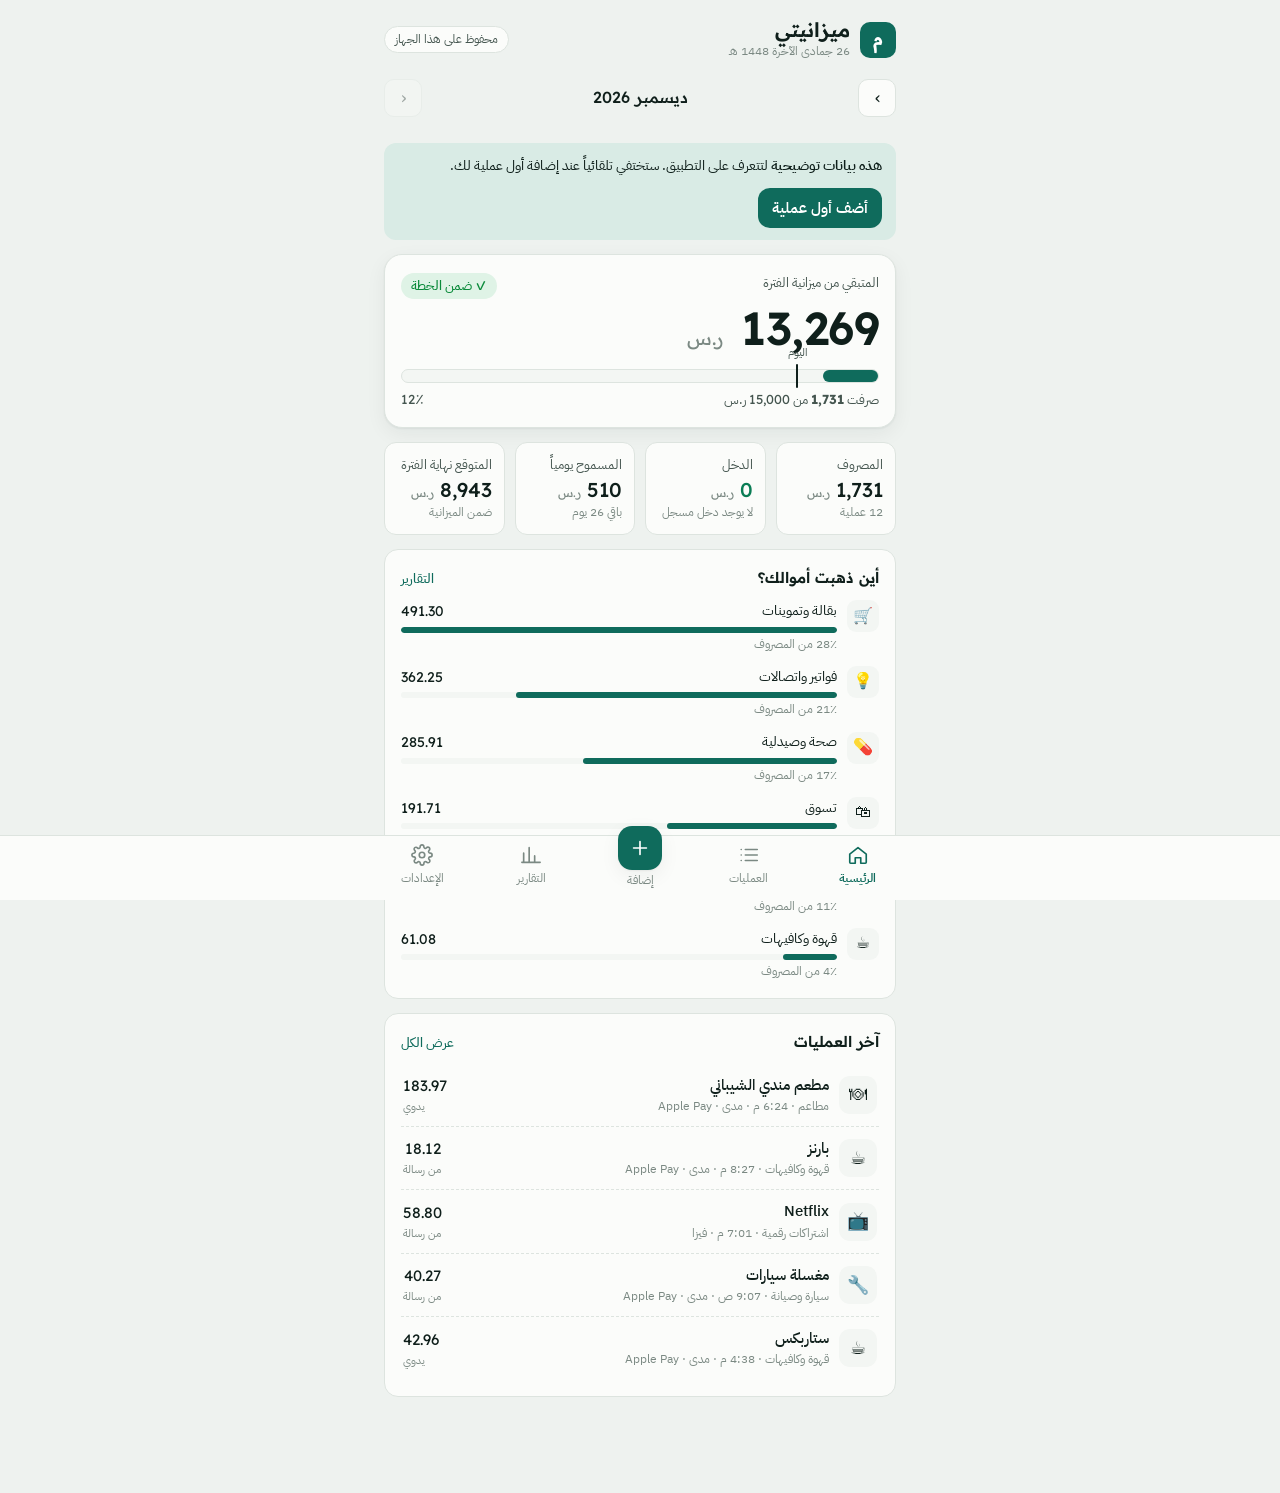
==== docs/index.html @ c4eb4918 "Add Mizaniyati expense tracker PWA Bank SMS parsing, auto-categorisation, monthly budget, charts and" ====
<!doctype html>
<html lang="ar" dir="rtl">
<head>
<meta charset="utf-8">
<meta name="viewport" content="width=device-width,initial-scale=1,viewport-fit=cover">
<meta name="theme-color" content="#0f6b5c">
<meta name="apple-mobile-web-app-status-bar-style" content="default">
<link rel="manifest" href="manifest.webmanifest">
<link rel="apple-touch-icon" href="icons/icon-180.png">
<link rel="icon" type="image/png" href="icons/icon-192.png">
<style>html,body{margin:0}body{padding-top:env(safe-area-inset-top,0px)}[hidden]{display:none!important}</style>
<script>if('serviceWorker' in navigator){addEventListener('load',function(){navigator.serviceWorker.register('sw.js')})}</script>
<title>ميزانيتي</title>
<meta name="apple-mobile-web-app-capable" content="yes">
<meta name="apple-mobile-web-app-title" content="ميزانيتي">
<link rel="preconnect" href="https://fonts.googleapis.com">
<link rel="preconnect" href="https://fonts.gstatic.com" crossorigin>
<link rel="stylesheet" href="https://fonts.googleapis.com/css2?family=IBM+Plex+Sans+Arabic:wght@400;500;600&family=Readex+Pro:wght@400;500;600;700&display=swap">
<style>
/* Layout: one phone-width column (max 34rem) with a fixed bottom tab bar; ledger-like rows, one hero budget gauge. */
:root {
  --bg: #eef2ef;
  --surface: #fbfcfa;
  --surface-2: #f3f6f3;
  --ink: #0f1f1b;
  --ink-2: #44554f;
  --muted: #7b8983;
  --line: #dde4df;
  --accent: #0f6b5c;
  --accent-ink: #ffffff;
  --accent-soft: #d9ebe5;
  --good: #0a8a3a;
  --good-soft: #dff3e6;
  --warn: #b77a00;
  --warn-mark: #fab219;
  --warn-soft: #fdf1d3;
  --bad: #c73434;
  --bad-soft: #f9e0de;
  --income: #0a7d55;
  --shadow: 0 1px 2px rgba(15, 31, 27, .06), 0 6px 20px rgba(15, 31, 27, .06);
  --f-display: "Readex Pro", "IBM Plex Sans Arabic", system-ui, sans-serif;
  --f-body: "IBM Plex Sans Arabic", "Segoe UI", Tahoma, system-ui, sans-serif;
  --r: 14px;
}
@media (prefers-color-scheme: dark) {
  :root:not([data-theme="light"]) {
    --bg: #0c1311; --surface: #141d1a; --surface-2: #1a2521; --ink: #edf3f0; --ink-2: #b2c1bb; --muted: #7f8e88;
    --line: #25312d; --accent: #4cc2a6; --accent-ink: #062019; --accent-soft: #173a32; --good: #3ccf6e; --good-soft: #13301f;
    --warn: #f3b73c; --warn-mark: #fab219; --warn-soft: #33290f; --bad: #ef6b6b; --bad-soft: #3a1c1c; --income: #4fd29a;
    --shadow: 0 1px 2px rgba(0, 0, 0, .3), 0 6px 20px rgba(0, 0, 0, .25); color-scheme: dark;
  }
}
:root[data-theme="dark"] {
  --bg: #0c1311; --surface: #141d1a; --surface-2: #1a2521; --ink: #edf3f0; --ink-2: #b2c1bb; --muted: #7f8e88;
  --line: #25312d; --accent: #4cc2a6; --accent-ink: #062019; --accent-soft: #173a32; --good: #3ccf6e; --good-soft: #13301f;
  --warn: #f3b73c; --warn-mark: #fab219; --warn-soft: #33290f; --bad: #ef6b6b; --bad-soft: #3a1c1c; --income: #4fd29a;
  --shadow: 0 1px 2px rgba(0, 0, 0, .3), 0 6px 20px rgba(0, 0, 0, .25); color-scheme: dark;
}

* { box-sizing: border-box; }
html, body { background: var(--bg); color: var(--ink); }
body { font-family: var(--f-body); font-size: 15px; line-height: 1.6; -webkit-text-size-adjust: 100%; }
button, input, select, textarea { font: inherit; color: inherit; }
button { cursor: pointer; }
:focus-visible { outline: 2px solid var(--accent); outline-offset: 2px; }
.num { font-family: var(--f-display); font-variant-numeric: tabular-nums; }
.muted { color: var(--muted); }
.small { font-size: 13px; }

.wrap { max-width: 34rem; margin: 0 auto; padding-inline: 16px; padding-block: 12px calc(96px + env(safe-area-inset-bottom, 0px)); }

/* header */
.top { display: flex; align-items: center; justify-content: space-between; gap: 12px; padding-block: 6px 14px; }
.brand { display: flex; align-items: center; gap: 10px; }
.brand-mark { width: 36px; height: 36px; border-radius: 10px; background: var(--accent); color: var(--accent-ink); display: grid; place-items: center; font-family: var(--f-display); font-weight: 700; font-size: 18px; }
.brand h1 { margin: 0; font-family: var(--f-display); font-size: 20px; font-weight: 600; line-height: 1.2; }
.brand .sub { font-size: 12px; color: var(--muted); }
.chip-store { font-size: 12px; color: var(--ink-2); background: var(--surface); border: 1px solid var(--line); border-radius: 999px; padding: 3px 10px; white-space: nowrap; }

/* period switcher */
.period { display: flex; align-items: center; justify-content: space-between; gap: 8px; margin-block: 4px 12px; }
.period .label { font-family: var(--f-display); font-weight: 500; font-size: 16px; text-align: center; flex: 1; min-width: 0; }
.iconbtn { width: 38px; height: 38px; border-radius: 10px; border: 1px solid var(--line); background: var(--surface); display: grid; place-items: center; font-size: 18px; line-height: 1; }
.iconbtn:disabled { opacity: .35; cursor: default; }

section[data-tab] { display: grid; gap: 14px; }
section[data-tab][hidden], [hidden] { display: none !important; }
.card { background: var(--surface); border: 1px solid var(--line); border-radius: var(--r); padding: 16px; min-width: 0; }
.card h2 { margin: 0 0 10px; font-size: 15px; font-weight: 600; font-family: var(--f-display); display: flex; justify-content: space-between; align-items: baseline; gap: 8px; }
.card h2 .link { font-family: var(--f-body); font-weight: 500; font-size: 13px; color: var(--accent); background: none; border: 0; padding: 0; }

/* hero gauge */
.hero { background: var(--surface); border: 1px solid var(--line); border-radius: 18px; padding: 18px 16px 16px; box-shadow: var(--shadow); }
.hero .eyebrow { font-size: 13px; color: var(--ink-2); }
.hero .big { font-family: var(--f-display); font-size: clamp(34px, 11vw, 46px); font-weight: 600; line-height: 1.1; margin-block: 4px 2px; letter-spacing: -.5px; }
.hero .big .cur { font-size: .42em; font-weight: 400; color: var(--muted); margin-inline-start: 4px; }
.hero .big.neg { color: var(--bad); }
.gauge { position: relative; height: 14px; border-radius: 7px; background: var(--surface-2); border: 1px solid var(--line); margin-block: 16px 6px; overflow: visible; }
.gauge .fill { position: absolute; inset-block: 0; inset-inline-start: 0; border-radius: 7px; background: var(--accent); transition: width .5s ease; }
.gauge .fill.warn { background: var(--warn-mark); }
.gauge .fill.bad { background: var(--bad); }
.gauge .pace { position: absolute; top: -6px; bottom: -6px; width: 2px; background: var(--ink); border-radius: 1px; }
.gauge .pace::after { content: attr(data-label); position: absolute; top: -20px; transform: translateX(50%); font-size: 11px; color: var(--ink-2); white-space: nowrap; }
.gauge-legend { display: flex; justify-content: space-between; gap: 8px; font-size: 13px; color: var(--ink-2); flex-wrap: wrap; }
.pill { display: inline-flex; align-items: center; gap: 6px; font-size: 12.5px; font-weight: 500; border-radius: 999px; padding: 3px 10px; }
.pill.good { background: var(--good-soft); color: var(--good); }
.pill.warn { background: var(--warn-soft); color: var(--warn); }
.pill.bad { background: var(--bad-soft); color: var(--bad); }
.hero-head { display: flex; justify-content: space-between; align-items: flex-start; gap: 8px; }

.stats { display: grid; grid-template-columns: repeat(2, minmax(0, 1fr)); gap: 10px; }
.stat { background: var(--surface); border: 1px solid var(--line); border-radius: 12px; padding: 12px; min-width: 0; }
.stat .k { font-size: 12.5px; color: var(--ink-2); }
.stat .v { font-family: var(--f-display); font-size: 20px; font-weight: 500; line-height: 1.3; margin-top: 2px; overflow-wrap: anywhere; }
.stat .v small { font-size: 12px; color: var(--muted); font-weight: 400; }
.stat .h { font-size: 12px; color: var(--muted); }

.banner { border-radius: 12px; padding: 12px 14px; font-size: 14px; display: flex; gap: 10px; align-items: flex-start; justify-content: space-between; flex-wrap: wrap; }
.banner.sample { background: var(--accent-soft); color: var(--ink); }
.banner.warn { background: var(--warn-soft); }
.banner.bad { background: var(--bad-soft); }
.banner b { font-weight: 600; }

/* category bars */
.cats { display: grid; gap: 12px; }
.catrow { display: grid; grid-template-columns: 32px minmax(0, 1fr) auto; gap: 4px 10px; align-items: center; }
.catrow .ic { grid-row: span 2; width: 32px; height: 32px; border-radius: 9px; background: var(--surface-2); display: grid; place-items: center; font-size: 16px; }
.catrow .nm { font-size: 14px; min-width: 0; overflow: hidden; text-overflow: ellipsis; white-space: nowrap; }
.catrow .amt { font-family: var(--f-display); font-size: 14px; text-align: end; font-variant-numeric: tabular-nums; }
.catrow .bar { grid-column: 2 / 4; height: 6px; background: var(--surface-2); border-radius: 3px; position: relative; overflow: hidden; }
.catrow .bar i { position: absolute; inset-block: 0; inset-inline-start: 0; background: var(--accent); border-radius: 3px; }
.catrow .bar i.warn { background: var(--warn-mark); }
.catrow .bar i.bad { background: var(--bad); }
.catrow .meta { grid-column: 2 / 4; font-size: 12px; color: var(--muted); margin-top: -2px; }

/* transactions */
.day { display: grid; gap: 2px; }
.dayhead { display: flex; justify-content: space-between; font-size: 12.5px; color: var(--muted); padding-block: 8px 4px; border-bottom: 1px solid var(--line); }
.tx { display: grid; grid-template-columns: 38px minmax(0, 1fr) auto; gap: 10px; align-items: center; padding: 10px 2px; border: 0; background: none; text-align: start; width: 100%; border-bottom: 1px dashed var(--line); }
.tx:last-child { border-bottom: 0; }
.tx .ic { width: 38px; height: 38px; border-radius: 11px; background: var(--surface-2); display: grid; place-items: center; font-size: 18px; }
.tx .t1 { font-size: 14.5px; font-weight: 500; overflow: hidden; text-overflow: ellipsis; white-space: nowrap; }
.tx .t2 { font-size: 12px; color: var(--muted); overflow: hidden; text-overflow: ellipsis; white-space: nowrap; }
.tx .a { font-family: var(--f-display); font-variant-numeric: tabular-nums; font-size: 15px; text-align: end; white-space: nowrap; }
.tx .a.in { color: var(--income); }
.tx .src { font-size: 11px; color: var(--muted); display: block; text-align: end; }
.empty { text-align: center; color: var(--muted); padding: 24px 8px; font-size: 14px; }

.filters { display: grid; gap: 8px; }
.segs { display: flex; gap: 6px; flex-wrap: wrap; }
.seg { border: 1px solid var(--line); background: var(--surface); border-radius: 999px; padding: 6px 14px; font-size: 13.5px; }
.seg[aria-pressed="true"] { background: var(--ink); color: var(--bg); border-color: var(--ink); }
.field { display: grid; gap: 4px; min-width: 0; }
.field label, .lbl { font-size: 13px; color: var(--ink-2); }
input[type=text], input[type=search], input[type=number], input[type=datetime-local], select, textarea {
  width: 100%; border: 1px solid var(--line); background: var(--surface); border-radius: 10px; padding: 10px 12px; font-size: 16px; min-width: 0;
}
textarea { resize: vertical; min-height: 150px; line-height: 1.7; }
input:focus, select:focus, textarea:focus { outline: 2px solid var(--accent); outline-offset: 0; border-color: transparent; }
.row2 { display: grid; grid-template-columns: repeat(2, minmax(0, 1fr)); gap: 10px; }
.btn { border: 0; border-radius: 12px; padding: 12px 18px; font-weight: 600; background: var(--accent); color: var(--accent-ink); font-size: 15px; }
.btn.ghost { background: var(--surface-2); color: var(--ink); border: 1px solid var(--line); font-weight: 500; }
.btn.danger { background: var(--bad); color: #fff; }
.btn.block { width: 100%; }
.btns { display: flex; gap: 8px; flex-wrap: wrap; }
.amount-in { font-family: var(--f-display); font-size: 30px !important; text-align: center; padding: 12px !important; }
.catgrid { display: grid; grid-template-columns: repeat(auto-fill, minmax(96px, 1fr)); gap: 8px; }
.catbtn { border: 1px solid var(--line); background: var(--surface); border-radius: 12px; padding: 8px 4px; display: grid; justify-items: center; gap: 2px; font-size: 12.5px; line-height: 1.3; min-height: 64px; }
.catbtn .e { font-size: 20px; }
.catbtn[aria-pressed="true"] { border-color: var(--accent); background: var(--accent-soft); box-shadow: inset 0 0 0 1px var(--accent); }

.parsed { display: grid; gap: 10px; }
.pcard { border: 1px solid var(--line); border-radius: 12px; padding: 12px; display: grid; gap: 8px; background: var(--surface); }
.pcard.off { opacity: .55; }
.pcard.err { border-style: dashed; }
.pcard .raw { font-size: 12px; color: var(--muted); white-space: pre-line; max-height: 4.8em; overflow: hidden; }
.pcard .head { display: flex; align-items: center; justify-content: space-between; gap: 8px; }
.warnline { font-size: 12.5px; color: var(--warn); }
.errline { font-size: 13px; color: var(--bad); }
.check { display: inline-flex; align-items: center; gap: 6px; font-size: 13.5px; }
.check input { width: 18px; height: 18px; accent-color: var(--accent); }

/* charts */
.chart { position: relative; width: 100%; }
.chart svg { display: block; width: 100%; overflow: visible; }
.chart text { fill: var(--muted); font-size: 11px; font-family: var(--f-body); }
.chart .grid { stroke: var(--line); stroke-width: 1; }
.chart .base { stroke: var(--muted); stroke-width: 1; }
.tip { position: absolute; pointer-events: none; background: var(--ink); color: var(--bg); border-radius: 8px; padding: 6px 10px; font-size: 12.5px; line-height: 1.5; white-space: nowrap; transform: translate(50%, -100%); z-index: 3; }
.tip[hidden] { display: none; }
.legend { display: flex; gap: 14px; flex-wrap: wrap; font-size: 12.5px; color: var(--ink-2); margin-top: 8px; }
.legend i { display: inline-block; width: 14px; height: 3px; border-radius: 2px; vertical-align: middle; margin-inline-end: 6px; background: var(--accent); }
.legend i.dash { background: repeating-linear-gradient(90deg, var(--muted) 0 4px, transparent 4px 7px); }
.legend i.bad { background: var(--bad); height: 8px; }
.legend i.bar { height: 8px; }

.tbl { overflow-x: auto; }
table { width: 100%; border-collapse: collapse; font-size: 14px; }
th { font-weight: 500; font-size: 12.5px; color: var(--muted); text-align: start; padding: 6px 4px; border-bottom: 1px solid var(--line); }
td { padding: 8px 4px; border-bottom: 1px solid var(--line); }
td.n, th.n { text-align: end; font-family: var(--f-display); font-variant-numeric: tabular-nums; white-space: nowrap; }
tr:last-child td { border-bottom: 0; }
.delta-up { color: var(--bad); }
.delta-down { color: var(--good); }

.kv { display: grid; grid-template-columns: repeat(2, minmax(0, 1fr)); gap: 10px; }

/* settings */
.set-list { display: grid; gap: 10px; }
.setrow { display: grid; grid-template-columns: 30px minmax(0, 1fr) 110px; gap: 10px; align-items: center; }
.setrow input { padding: 8px 10px; font-size: 15px; }
.steps { margin: 0; padding-inline-start: 20px; display: grid; gap: 8px; font-size: 14px; }
.steps code, .mono { font-family: ui-monospace, "SF Mono", Menlo, monospace; font-size: 12.5px; background: var(--surface-2); padding: 1px 6px; border-radius: 6px; }
details.card summary { cursor: pointer; font-family: var(--f-display); font-weight: 600; font-size: 15px; }
details.card[open] summary { margin-bottom: 10px; }
.rule { display: flex; justify-content: space-between; align-items: center; gap: 8px; font-size: 14px; padding-block: 6px; border-bottom: 1px solid var(--line); }
.rule:last-child { border-bottom: 0; }
.rule span { min-width: 0; overflow-wrap: anywhere; }

/* bottom nav */
nav.tabs { position: fixed; inset-inline: 0; bottom: 0; z-index: 10; background: var(--surface); border-top: 1px solid var(--line); padding-bottom: env(safe-area-inset-bottom, 0px); }
nav.tabs .in { max-width: 34rem; margin: 0 auto; display: grid; grid-template-columns: repeat(5, 1fr); }
nav.tabs button { border: 0; background: none; padding: 8px 2px 10px; display: grid; justify-items: center; gap: 2px; font-size: 11.5px; color: var(--muted); }
nav.tabs button svg { width: 22px; height: 22px; stroke: currentColor; fill: none; stroke-width: 1.8; stroke-linecap: round; stroke-linejoin: round; }
nav.tabs button[aria-current="page"] { color: var(--accent); font-weight: 600; }
nav.tabs .add span.plus { width: 44px; height: 44px; margin-top: -18px; border-radius: 14px; background: var(--accent); color: var(--accent-ink); display: grid; place-items: center; box-shadow: var(--shadow); }
nav.tabs .add span.plus svg { stroke: var(--accent-ink); }

/* sheet */
.sheet-bg { position: fixed; inset: 0; background: rgba(8, 16, 13, .45); z-index: 20; display: grid; align-items: end; justify-items: center; }
.sheet { background: var(--bg); width: 100%; max-width: 34rem; max-height: 92%; overflow-y: auto; border-radius: 18px 18px 0 0; padding: 16px 16px calc(20px + env(safe-area-inset-bottom, 0px)); display: grid; gap: 12px; }
.sheet h3 { margin: 0; font-family: var(--f-display); font-size: 17px; font-weight: 600; display: flex; justify-content: space-between; align-items: center; }
.toast { position: fixed; bottom: calc(84px + env(safe-area-inset-bottom, 0px)); inset-inline: 16px; margin: 0 auto; max-width: 30rem; background: var(--ink); color: var(--bg); border-radius: 12px; padding: 10px 14px; font-size: 14px; z-index: 30; text-align: center; }

@media (min-width: 560px) {
  .stats { grid-template-columns: repeat(4, minmax(0, 1fr)); }
}
@media (prefers-reduced-motion: reduce) { * { transition: none !important; animation: none !important; } }
</style>
</head>
<body>
<div dir="rtl" lang="ar">
<div class="wrap">
  <header class="top">
    <div class="brand"><div class="brand-mark" aria-hidden="true">م</div><div><h1>ميزانيتي</h1><div class="sub" id="hijri"></div></div></div>
    <span class="chip-store" id="storechip">جارِ التحميل…</span>
  </header>
  <main>
    <section data-tab="home"></section>
    <section data-tab="txns" hidden></section>
    <section data-tab="add" hidden></section>
    <section data-tab="reports" hidden></section>
    <section data-tab="settings" hidden></section>
  </main>
</div>
<nav class="tabs" aria-label="التنقل">
  <div class="in">
    <button data-go="home"><svg viewBox="0 0 24 24"><path d="M3 11l9-7 9 7v9a1 1 0 0 1-1 1h-5v-6H9v6H4a1 1 0 0 1-1-1z"/></svg>الرئيسية</button>
    <button data-go="txns"><svg viewBox="0 0 24 24"><path d="M8 6h13M8 12h13M8 18h13M3.5 6h.01M3.5 12h.01M3.5 18h.01"/></svg>العمليات</button>
    <button data-go="add" class="add" aria-label="إضافة عملية"><span class="plus"><svg viewBox="0 0 24 24"><path d="M12 5v14M5 12h14"/></svg></span>إضافة</button>
    <button data-go="reports"><svg viewBox="0 0 24 24"><path d="M4 20V10M10 20V4M16 20v-7M22 20H2"/></svg>التقارير</button>
    <button data-go="settings"><svg viewBox="0 0 24 24"><circle cx="12" cy="12" r="3"/><path d="M19.4 15a1.7 1.7 0 0 0 .3 1.8l.1.1a2 2 0 1 1-2.8 2.8l-.1-.1a1.7 1.7 0 0 0-1.8-.3 1.7 1.7 0 0 0-1 1.5V21a2 2 0 1 1-4 0v-.1a1.7 1.7 0 0 0-1.1-1.5 1.7 1.7 0 0 0-1.8.3l-.1.1a2 2 0 1 1-2.8-2.8l.1-.1a1.7 1.7 0 0 0 .3-1.8 1.7 1.7 0 0 0-1.5-1H3a2 2 0 1 1 0-4h.1a1.7 1.7 0 0 0 1.5-1.1 1.7 1.7 0 0 0-.3-1.8l-.1-.1a2 2 0 1 1 2.8-2.8l.1.1a1.7 1.7 0 0 0 1.8.3H9a1.7 1.7 0 0 0 1-1.5V3a2 2 0 1 1 4 0v.1a1.7 1.7 0 0 0 1 1.5 1.7 1.7 0 0 0 1.8-.3l.1-.1a2 2 0 1 1 2.8 2.8l-.1.1a1.7 1.7 0 0 0-.3 1.8V9a1.7 1.7 0 0 0 1.5 1H21a2 2 0 1 1 0 4h-.1a1.7 1.7 0 0 0-1.5 1z"/></svg>الإعدادات</button>
  </div>
</nav>
<div id="sheet" hidden></div>
<div class="toast" id="toast" hidden role="status"></div>
</div>
<script>
// ===== محلل رسائل البنوك + التصنيف التلقائي =====
// Pure functions: no DOM. Tested with node (test/parser.test.js).

const CATEGORIES = [
  // id, Arabic name, icon glyph, kind
  { id: 'groceries', name: 'بقالة وتموينات', icon: '🛒', kind: 'expense' },
  { id: 'restaurants', name: 'مطاعم', icon: '🍽', kind: 'expense' },
  { id: 'coffee', name: 'قهوة وكافيهات', icon: '☕', kind: 'expense' },
  { id: 'delivery', name: 'تطبيقات توصيل', icon: '🛵', kind: 'expense' },
  { id: 'fuel', name: 'وقود', icon: '⛽', kind: 'expense' },
  { id: 'transport', name: 'مواصلات وتنقل', icon: '🚕', kind: 'expense' },
  { id: 'car', name: 'سيارة وصيانة', icon: '🔧', kind: 'expense' },
  { id: 'shopping', name: 'تسوق', icon: '🛍', kind: 'expense' },
  { id: 'bills', name: 'فواتير واتصالات', icon: '💡', kind: 'expense' },
  { id: 'subscriptions', name: 'اشتراكات رقمية', icon: '📺', kind: 'expense' },
  { id: 'housing', name: 'سكن وإيجار', icon: '🏠', kind: 'expense' },
  { id: 'health', name: 'صحة وصيدلية', icon: '💊', kind: 'expense' },
  { id: 'personal', name: 'عناية شخصية', icon: '💈', kind: 'expense' },
  { id: 'education', name: 'تعليم', icon: '🎓', kind: 'expense' },
  { id: 'entertainment', name: 'ترفيه', icon: '🎬', kind: 'expense' },
  { id: 'travel', name: 'سفر وفنادق', icon: '✈', kind: 'expense' },
  { id: 'government', name: 'رسوم حكومية', icon: '🏛', kind: 'expense' },
  { id: 'insurance', name: 'تأمين', icon: '🛡', kind: 'expense' },
  { id: 'family', name: 'عائلة ومنزل', icon: '👨‍👩‍👧', kind: 'expense' },
  { id: 'charity', name: 'صدقات وزكاة', icon: '🤲', kind: 'expense' },
  { id: 'cash', name: 'سحب نقدي', icon: '💵', kind: 'expense' },
  { id: 'transfers', name: 'حوالات صادرة', icon: '↗', kind: 'expense' },
  { id: 'other', name: 'أخرى', icon: '•', kind: 'expense' },
  { id: 'salary', name: 'راتب', icon: '💼', kind: 'income' },
  { id: 'transfer_in', name: 'حوالة واردة', icon: '↙', kind: 'income' },
  { id: 'refund', name: 'استرداد', icon: '↩', kind: 'income' },
  { id: 'income_other', name: 'دخل آخر', icon: '＋', kind: 'income' },
];

// Keywords are matched against the lower-cased merchant (and the whole SMS as fallback).
const CATEGORY_KEYWORDS = {
  groceries: ['panda', 'بنده', 'بندة', 'danube', 'الدانوب', 'othaim', 'العثيمين', 'tamimi', 'التميمي', 'carrefour', 'كارفور', 'lulu', 'لولو', 'farm superstore', 'المزرعة', 'nesto', 'نستو', 'hyper', 'هايبر', 'supermarket', 'سوبرماركت', 'سوبر ماركت', 'grocery', 'بقالة', 'تموينات', 'manuel', 'مانويل', 'bin dawood', 'بن داود', 'ninja', 'نينجا', 'nana', 'نعناع', 'tamimi markets', 'meat', 'ملحمة', 'مخبز', 'bakery', 'خضار'],
  restaurants: ['restaurant', 'مطعم', 'مطاعم', 'albaik', 'al baik', 'البيك', 'mcdonald', 'ماكدونالدز', 'kfc', 'كنتاكي', 'burger', 'برجر', 'بيرجر', 'pizza', 'بيتزا', 'herfy', 'هرفي', 'kudu', 'كودو', 'shawarma', 'شاورما', 'shawarmer', 'شاورمر', 'maestro', 'مايسترو', 'subway', 'صب واي', 'hardee', 'هارديز', 'grill', 'مشويات', 'mandi', 'مندي', 'مطبخ', 'kitchen', 'broast', 'بروست', 'domino', 'دومينوز', 'papa john', 'popeyes', 'بوبايز', 'texas', 'فوال', 'bistro', 'diner', 'steak', 'sushi'],
  coffee: ['coffee', 'قهوة', 'كوفي', 'cafe', 'café', 'كافيه', 'كافي', 'starbucks', 'ستاربكس', 'barns', 'بارنز', 'dunkin', 'دانكن', 'tim hortons', 'تيم هورتنز', 'half million', 'هاف مليون', 'dose', 'دوز', 'roaster', 'محمصة', 'كيف', 'kayf', 'brew', 'espresso', 'dr.cafe', 'دكتور كيف', 'overdose', 'اوفردوز', 'java'],
  delivery: ['jahez', 'جاهز', 'hungerstation', 'هنقرستيشن', 'هنقر', 'keeta', 'كيتا', 'toyou', 'تويو', 'mrsool', 'مرسول', 'the chefz', 'ذا شفز', 'careem food', 'lugmety', 'لقمتي', 'shgardi', 'شقردي', 'talabat', 'طلبات'],
  fuel: ['aldrees', 'al drees', 'الدريس', 'sasco', 'ساسكو', 'naft', 'نفط', 'fuel', 'وقود', 'بنزين', 'petrol', 'gas station', 'محطة', 'adnoc', 'أدنوك', 'ادنوك', 'almaha', 'المها', 'petromin', 'بترومين', 'car fuel', 'mobil'],
  transport: ['uber', 'أوبر', 'اوبر', 'careem', 'كريم', 'bolt', 'بولت', 'jeeny', 'جيني', 'metro', 'مترو', 'parking', 'مواقف', 'saptco', 'سابتكو', 'darb', 'درب', 'train', 'قطار', 'sar rail', 'haramain', 'الحرمين', 'taxi', 'تاكسي', 'ekar', 'إيكار', 'yelo', 'يلو', 'theeb', 'ذيب', 'budget rent', 'تأجير سيارات'],
  car: ['car wash', 'مغسلة سيارات', 'مغسلة', 'workshop', 'ورشة', 'tire', 'tyre', 'كفرات', 'إطارات', 'اطارات', 'oil change', 'تغيير زيت', 'زيوت', 'auto', 'قطع غيار', 'spare parts', 'fahas', 'فحص دوري', 'mvpi', 'najm', 'نجم'],
  shopping: ['amazon', 'أمازون', 'امازون', 'noon', 'نون', 'shein', 'شي ان', 'شي إن', 'namshi', 'نمشي', 'ikea', 'ايكيا', 'إيكيا', 'centrepoint', 'سنتربوينت', 'h&m', 'zara', 'زارا', 'extra', 'اكسترا', 'إكسترا', 'jarir', 'جرير', 'mall', 'مول', 'saco', 'ساكو', 'max', 'ماكس', 'home centre', 'هوم سنتر', 'splash', 'سبلاش', 'nike', 'adidas', 'apple store', 'aliexpress', 'trendyol', 'ترينديول', 'store', 'متجر', 'boutique', 'بوتيك', 'عطور', 'perfume', 'abdul samad', 'عبدالصمد', 'arabian oud', 'العربية للعود', 'salla', 'سلة', 'zid', 'زد', 'tabby', 'تابي', 'tamara', 'تمارا'],
  bills: ['stc', 'اس تي سي', 'زين', 'zain', 'mobily', 'موبايلي', 'salam', 'سلام', 'virgin', 'فيرجن', 'lebara', 'ليبارا', 'sec', 'الكهرباء', 'electricity', 'water', 'المياه', 'nwc', 'فاتورة', 'فواتير', 'sadad', 'سداد', 'bill', 'internet', 'انترنت', 'إنترنت', 'fiber', 'فايبر'],
  subscriptions: ['netflix', 'نتفلكس', 'نتفليكس', 'shahid', 'شاهد', 'spotify', 'سبوتيفاي', 'anghami', 'أنغامي', 'انغامي', 'osn', 'apple.com', 'itunes', 'icloud', 'google', 'youtube', 'يوتيوب', 'chatgpt', 'openai', 'claude', 'anthropic', 'disney', 'ديزني', 'starzplay', 'prime video', 'amazon prime', 'microsoft', 'adobe', 'canva', 'subscription', 'اشتراك', 'playstation plus', 'xbox', 'tod', 'ssc'],
  housing: ['rent', 'إيجار', 'ايجار', 'ejar', 'real estate', 'عقار', 'عقارات', 'housing', 'سكن', 'compound', 'كمباوند', 'maintenance', 'صيانة منزل', 'furniture', 'أثاث', 'اثاث'],
  health: ['pharmacy', 'صيدلية', 'صيدليات', 'nahdi', 'النهدي', 'aldawaa', 'al-dawaa', 'الدواء', 'whites', 'وايتس', 'hospital', 'مستشفى', 'clinic', 'عيادة', 'عيادات', 'medical', 'طبي', 'مجمع طبي', 'lab', 'مختبر', 'dental', 'أسنان', 'اسنان', 'optic', 'نظارات', 'magrabi', 'مغربي', 'sulaiman al habib', 'الحبيب', 'dallah', 'دله', 'mouwasat', 'المواساة', 'gym', 'جيم', 'fitness', 'fitness time', 'وقت اللياقة', 'نادي رياضي'],
  personal: ['salon', 'صالون', 'حلاق', 'حلاقة', 'barber', 'spa', 'سبا', 'laundry', 'مغسلة ملابس', 'غسيل', 'beauty', 'تجميل', 'cosmetic', 'nice one', 'نايس ون', 'sephora', 'سيفورا', 'faces', 'فيسز'],
  education: ['school', 'مدرسة', 'مدارس', 'university', 'جامعة', 'course', 'دورة', 'دورات', 'udemy', 'coursera', 'مكتبة', 'library', 'tuition', 'رسوم دراسية', 'academy', 'أكاديمية', 'اكاديمية', 'institute', 'معهد', 'kindergarten', 'روضة', 'حضانة', 'nursery'],
  entertainment: ['cinema', 'سينما', 'vox', 'ڤوكس', 'فوكس', 'muvi', 'موفي', 'amc', 'boulevard', 'بوليفارد', 'webook', 'ويبوك', 'playstation', 'steam', 'game', 'games', 'ألعاب', 'العاب', 'park', 'ملاهي', 'bowling', 'بولينج', 'riyadh season', 'موسم الرياض', 'ticket', 'تذاكر', 'تذكرة', 'event', 'فعالية', 'sparky', 'سباركيز', 'kidzania'],
  travel: ['saudia', 'السعودية للطيران', 'الخطوط السعودية', 'flynas', 'طيران ناس', 'ناس', 'flyadeal', 'أديل', 'اديل', 'booking', 'بوكينج', 'airbnb', 'hotel', 'فندق', 'فنادق', 'agoda', 'أجودا', 'almosafer', 'المسافر', 'tajawal', 'تجوال', 'emirates', 'airline', 'airways', 'طيران', 'marriott', 'hilton', 'hyatt', 'radisson', 'movenpick', 'شقق فندقية', 'resort', 'منتجع', 'expedia', 'gathern', 'قذرن', 'جاذر إن'],
  government: ['absher', 'أبشر', 'ابشر', 'moi', 'وزارة', 'مرور', 'traffic', 'مخالفة', 'jawazat', 'جوازات', 'najiz', 'ناجز', 'muqeem', 'مقيم', 'qiwa', 'قوى', 'balady', 'بلدي', 'gosi', 'التأمينات', 'رسوم', 'fees', 'efaa', 'إيفاء', 'passport', 'iqama', 'إقامة', 'visa fee', 'تأشيرة', 'saber', 'ساعد'],
  insurance: ['insurance', 'تأمين', 'تامين', 'tawuniya', 'التعاونية', 'bupa', 'بوبا', 'medgulf', 'ميدغلف', 'walaa', 'ولاء', 'malath', 'ملاذ', 'salama', 'سلامة', 'tameeni', 'تأميني', 'takaful', 'تكافل'],
  charity: ['charity', 'صدقة', 'صدقات', 'ehsan', 'احسان', 'إحسان', 'جمعية', 'تبرع', 'تبرعات', 'donation', 'donate', 'zakat', 'زكاة', 'waqf', 'وقف', 'اوقاف', 'أوقاف', 'shefaa', 'شفاء', 'furijat', 'فرجت', 'جود', 'jood'],
};

const DEFAULT_KIND_CAT = { expense: 'other', income: 'income_other' };

// ---- text normalisation ----
function normalizeDigits(s) {
  return String(s || '')
    .replace(/[٠-٩]/g, (d) => String(d.charCodeAt(0) - 0x0660))
    .replace(/[۰-۹]/g, (d) => String(d.charCodeAt(0) - 0x06F0))
    .replace(/٫/g, '.') // Arabic decimal separator
    .replace(/[٬،]/g, ',') // Arabic thousands separator / comma
    .replace(/ـ/g, '') // tatweel
    .replace(/[‎‏‪-‮⁦-⁩]/g, ''); // bidi marks
}

function normalizeMerchant(s) {
  return normalizeDigits(s).toLowerCase().replace(/[\s\-_.*#]+/g, ' ').replace(/\s\d{3,}$/, '').trim();
}

function hashText(s) {
  const t = normalizeDigits(s).replace(/\s+/g, ' ').trim().toLowerCase();
  let h = 5381;
  for (let i = 0; i < t.length; i++) h = ((h << 5) + h + t.charCodeAt(i)) | 0;
  return 'h' + (h >>> 0).toString(36) + t.length.toString(36);
}

// ---- category detection ----
function findCat(text) {
  let best = null, bestLen = 0;
  for (const [cat, words] of Object.entries(CATEGORY_KEYWORDS)) {
    for (const w of words) {
      if (w.length > bestLen && matchesWord(text, w)) { best = cat; bestLen = w.length; }
    }
  }
  return best;
}

function categorize(merchant, fullText, kind, rules) {
  const m = normalizeMerchant(merchant);
  if (rules && m && rules[m]) return rules[m];
  const byMerchant = m && findCat(m);
  if (byMerchant) return byMerchant;
  if (kind === 'expense' && fullText) {
    // Payment-method words ("stc pay", "apple pay") must not decide the category.
    const t = normalizeDigits(fullText).toLowerCase().replace(/(stc\s*pay|apple\s*pay|اس تي سي باي|ابل باي|أبل باي)/g, ' ');
    const byText = findCat(t);
    if (byText) return byText;
  }
  return DEFAULT_KIND_CAT[kind] || 'other';
}

function escRe(w) { return w.replace(/[.*+?^${}()|[\]\\]/g, '\\$&'); }
function matchesWord(text, w) {
  // Whole-word match in both scripts, so "stc" doesn't hit "castcom" and "نون" doesn't hit "قانون".
  const L = /^[a-z0-9&.' ]+$/.test(w) ? 'a-z0-9' : '\u0621-\u064Aa-z0-9';
  const re = new RegExp('(^|[^' + L + '])' + escRe(w) + '($|[^' + L + '])');
  return re.test(text);
}

// ---- SMS parsing ----
const CUR = '(SAR|SR|S\\.R|ر\\.?\\s?س\\.?|ريال|رس|USD|US\\$|EUR|AED|GBP|KWD|BHD|QAR|OMR|EGP|JOD|TRY|\\$|€|£)';
const NUM = '(\\d+(?:\\.\\d{1,3})?)';

function curCode(c) {
  if (!c) return null;
  c = c.replace(/\s/g, '').toUpperCase();
  if (/^(SAR|SR|S\.R|ر\.?س\.?|ريال|رس)$/i.test(c) || /ر.?س/.test(c) || c === 'ريال') return 'SAR';
  if (c === '$' || c === 'US$') return 'USD';
  if (c === '€') return 'EUR';
  if (c === '£') return 'GBP';
  return c;
}

function extractAmount(text) {
  // Drop balance / available-limit fragments so they are never read as the amount.
  const t = text
    .replace(/(الرصيد|رصيد|المتاح|الحد المتاح|Balance|Bal\b|Avail[a-z.]*\s*(?:Bal[a-z.]*|limit)?)[^\n]*/gi, '')
    .replace(/(\d),(?=\d{3}(?!\d))/g, '$1');
  const found = [];
  const push = (re, ai, ci, ci2, weight) => {
    let m; re.lastIndex = 0;
    while ((m = re.exec(t))) found.push({ amount: parseFloat(m[ai]), cur: curCode(m[ci] || (ci2 ? m[ci2] : null)), idx: m.index, weight });
  };
  push(new RegExp('(?:مبلغ|المبلغ|بمبلغ|بقيمة|القيمة|قيمة|Amount|Amt|بـ)\\s*[:：]?\\s*' + CUR + '?\\s*' + NUM + '\\s*' + CUR + '?', 'gi'), 2, 1, 3, 3);
  push(new RegExp(CUR + '\\s*' + NUM, 'gi'), 2, 1, null, 2);
  push(new RegExp(NUM + '\\s*' + CUR, 'gi'), 1, 2, null, 2);
  const valid = found.filter((f) => f.amount > 0 && f.amount < 10000000);
  if (!valid.length) return null;
  // Prefer: labelled, then SAR, then earliest.
  valid.sort((a, b) => (b.weight - a.weight) || ((b.cur === 'SAR') - (a.cur === 'SAR')) || (a.idx - b.idx));
  const best = valid[0];
  // A labelled amount without currency: take currency from a currency match of the same number.
  if (!best.cur) {
    const same = valid.find((v) => v.amount === best.amount && v.cur);
    best.cur = same ? same.cur : 'SAR';
  }
  return { amount: Math.round(best.amount * 100) / 100, currency: best.cur };
}

const RX = {
  ignore: /(رمز\s*(التحقق|التفعيل|الدخول|سري)|كلمة\s*(المرور|السر)|OTP|one[- ]time|verification code|passcode|لا تشارك|do not share|مرفوض|رفض|declined|لم تتم|insufficient|غير كاف)/i,
  refund: /(استرداد|مسترد|مسترجع|استرجاع|refund|reversal|reversed|عكس عملية)/i,
  income: /(راتب|salary|payroll|إيداع|ايداع|deposit|حوالة\s*واردة|حواله\s*وارده|تحويل\s*وارد|واردة|incoming|credited|credit transfer|received|استلام|أضيف|اضافة مبلغ|إضافة مبلغ)/i,
  withdraw: /(سحب|ATM|withdraw)/i,
  transfer: /(حوالة|حواله|تحويل|transfer|صادرة|outgoing|sent to|إلى حساب|الى حساب)/i,
  bill: /(سداد|فاتورة|sadad|bill payment)/i,
};

function detectType(text) {
  if (RX.refund.test(text)) return { kind: 'income', sub: 'refund' };
  if (RX.income.test(text) && !/(شراء|purchase|POS)/i.test(text)) {
    return { kind: 'income', sub: /(راتب|salary|payroll)/i.test(text) ? 'salary' : RX.transfer.test(text) ? 'transfer_in' : 'income_other' };
  }
  if (RX.withdraw.test(text) && !/(شراء|purchase)/i.test(text)) return { kind: 'expense', sub: 'cash' };
  if (RX.bill.test(text)) return { kind: 'expense', sub: 'bill' };
  if (RX.transfer.test(text) && !/(شراء|purchase|POS)/i.test(text)) return { kind: 'expense', sub: 'transfer' };
  return { kind: 'expense', sub: 'purchase' };
}

const MERCHANT_LABEL = /^\s*(?:لدى|لدي|عند|من|المتجر|التاجر|اسم التاجر|الجهة|المفوتر|إلى|الى|المستفيد|لـ|At|Merchant|From|To|Beneficiary|Biller|Payee)\s*[:：]?\s*(.+?)\s*$/i;

function badMerchant(v) {
  const s = normalizeDigits(v).trim();
  if (!s || s.length < 2) return true;
  if (/^[\d\s*xX#:/.\-]+$/.test(s)) return true; // only digits / masks
  if (/^(حساب|بطاقة|البطاقة|الحساب|account|card|acc|a\/c|iban|رقم)/i.test(s)) return true;
  if (/^\d{1,4}[-/]\d{1,2}[-/]\d{1,4}/.test(s)) return true; // a date
  if (/^(SAR|ر\.?س|ريال)\s*\d/i.test(s)) return true;
  return false;
}

function cleanMerchant(v) {
  return normalizeDigits(v)
    .replace(/\s+(?:في|on|بتاريخ|date|at\s+\d).*$/i, '')
    .replace(/\s+\d{1,2}:\d{2}.*$/, '')
    .replace(/[;,|]+$/, '')
    .replace(/\s{2,}/g, ' ')
    .trim()
    .slice(0, 60);
}

function extractMerchant(text) {
  const lines = text.split(/\n|\r/).map((l) => l.trim()).filter(Boolean);
  for (const line of lines) {
    const m = line.match(MERCHANT_LABEL);
    if (m && !badMerchant(m[1])) return cleanMerchant(m[1]);
  }
  const inline = [
    /\b(?:at|from|to)\s+([A-Za-z؀-ۿ0-9&'. \-]{2,40}?)(?=\s+(?:on|with|using|card|via)\b|\s*[,.;\n]|\s+\d|$)/i,
    /(?:لدى|لدي|عند|المتجر|من)\s*[:：]?\s*([^\n,،;]{2,40}?)(?=\s+(?:في|على|بتاريخ|بمبلغ|بقيمة|مبلغ)(?:\s|$)|\s*[,،;\n]|$)/,
  ];
  for (const re of inline) {
    const m = text.match(re);
    if (m && !badMerchant(m[1])) return cleanMerchant(m[1]);
  }
  return '';
}

function extractMethod(text) {
  const t = text.toLowerCase();
  const brands = [];
  if (/mada|مدى/.test(t)) brands.push('مدى');
  if (/visa|فيزا/.test(t)) brands.push('فيزا');
  if (/master|ماستر/.test(t)) brands.push('ماستركارد');
  if (/amex|american express|أمريكان/.test(t)) brands.push('أمريكان إكسبريس');
  if (/apple\s*pay|أبل باي|ابل باي|آبل باي/.test(t)) brands.push('Apple Pay');
  if (/stc\s*pay|اس تي سي باي/.test(t)) brands.push('STC Pay');
  const brand = brands.join(' · ');
  const m = normalizeDigits(text).match(/(?:\*+|x{2,}|بطاقة\s*[:：]?\s*\**|البطاقة\s*[:：]?\s*\**|card\s*(?:no\.?|number)?\s*[:：]?\s*\**|ending\s*(?:with|in)?\s*|تنتهي\s*(?:بـ|ب)?\s*)(\d{4})\b/i);
  const last4 = m ? m[1] : '';
  return [brand, last4 ? '•' + last4 : ''].filter(Boolean).join(' ');
}

function pad(n) { return String(n).padStart(2, '0'); }
function isoLocal(d) {
  return d.getFullYear() + '-' + pad(d.getMonth() + 1) + '-' + pad(d.getDate()) + 'T' + pad(d.getHours()) + ':' + pad(d.getMinutes());
}

function extractDate(text, now) {
  now = now || new Date();
  const t = normalizeDigits(text);
  const tm = t.match(/(\d{1,2}):(\d{2})(?::\d{2})?\s*(ص|م|am|pm)?/i);
  let hh = tm ? +tm[1] : now.getHours(), mi = tm ? +tm[2] : now.getMinutes();
  if (tm && tm[3]) {
    const pm = /م|pm/i.test(tm[3]);
    if (pm && hh < 12) hh += 12;
    if (!pm && hh === 12) hh = 0;
  }
  const cands = [];
  const add = (y, m, d) => {
    if (y < 100) y += 2000;
    if (m < 1 || m > 12 || d < 1 || d > 31) return;
    const dt = new Date(y, m - 1, d, hh, mi);
    if (dt.getMonth() !== m - 1) return;
    cands.push(dt);
  };
  let m;
  const re4 = /(\d{4})[-/.](\d{1,2})[-/.](\d{1,2})/g;
  while ((m = re4.exec(t))) add(+m[1], +m[2], +m[3]);
  if (!cands.length) {
    const re2 = /(\d{1,2})[-/.](\d{1,2})[-/.](\d{2,4})/g;
    while ((m = re2.exec(t))) {
      add(+m[3], +m[2], +m[1]); // d/m/y
      if (m[3].length === 2) add(+m[1], +m[2], +m[3]); // yy-mm-dd
    }
  }
  const limit = now.getTime() + 36 * 3600 * 1000;
  const ok = cands.filter((d) => d.getTime() <= limit && now.getTime() - d.getTime() < 400 * 86400000);
  if (!ok.length) {
    const d = new Date(now);
    if (tm) d.setHours(hh, mi, 0, 0);
    return { date: isoLocal(d), guessed: true };
  }
  ok.sort((a, b) => Math.abs(now - a) - Math.abs(now - b));
  return { date: isoLocal(ok[0]), guessed: false };
}

function detectBank(text) {
  const t = text.toLowerCase();
  const banks = [
    ['الراجحي', /rajhi|الراجحي/], ['الأهلي', /snb|alahli|الأهلي|الاهلي/], ['الرياض', /riyad ?bank|بنك الرياض/],
    ['الإنماء', /alinma|الإنماء|الانماء/], ['ساب', /\bsab\b|ساب/], ['البلاد', /albilad|البلاد/],
    ['الجزيرة', /aljazira|الجزيرة/], ['العربي', /anb|العربي الوطني/], ['السعودي الفرنسي', /bsf|الفرنسي/],
    ['STC Bank', /stc ?bank|stc ?pay|اس تي سي/], ['D360', /d360/], ['الاستثمار', /saib|الاستثمار/],
  ];
  for (const [name, re] of banks) if (re.test(t)) return name;
  return '';
}

function parseSms(raw, opts) {
  opts = opts || {};
  const text = normalizeDigits(raw).trim();
  const out = { raw: String(raw).trim(), hash: hashText(raw), ok: false, warnings: [] };
  if (!text) { out.error = 'رسالة فارغة'; return out; }
  if (RX.ignore.test(text)) { out.error = 'رسالة رمز تحقق أو عملية مرفوضة — تم تجاهلها'; out.ignored = true; return out; }
  const amt = extractAmount(text);
  if (!amt) { out.error = 'لم أتعرف على المبلغ في هذه الرسالة'; return out; }
  const type = detectType(text);
  const merchant = extractMerchant(text);
  const date = extractDate(text, opts.now);
  let cat;
  if (type.kind === 'income') cat = type.sub === 'salary' ? 'salary' : type.sub === 'refund' ? 'refund' : type.sub === 'transfer_in' ? 'transfer_in' : 'income_other';
  else if (type.sub === 'cash') cat = 'cash';
  else if (type.sub === 'transfer') cat = categorize(merchant, '', 'expense', opts.rules);
  else cat = categorize(merchant, text, 'expense', opts.rules);
  if (type.sub === 'transfer' && cat === 'other') cat = 'transfers';
  if (type.sub === 'bill' && cat === 'other') cat = 'bills';
  if (amt.currency !== 'SAR') out.warnings.push('المبلغ بعملة ' + amt.currency + ' — عدّله إلى الريال إن لزم');
  if (date.guessed) out.warnings.push('لم أجد تاريخاً في الرسالة، استخدمت تاريخ اليوم');
  Object.assign(out, {
    ok: true,
    type: type.kind,
    amount: amt.amount,
    currency: amt.currency,
    merchant: merchant || (type.sub === 'cash' ? 'صراف آلي' : type.sub === 'transfer' ? 'حوالة' : type.sub === 'salary' ? 'راتب' : ''),
    cat,
    date: date.date,
    method: extractMethod(text),
    bank: detectBank(text),
  });
  return out;
}

// Several messages pasted together: split on blank lines, or before a new "header" line.
function splitMessages(raw) {
  const t = String(raw || '').replace(/\r\n?/g, '\n').trim();
  if (!t) return [];
  let parts = t.split(/\n\s*\n+/);
  if (parts.length === 1) {
    // No blank lines. If several amount lines exist, split before recognised header words.
    const amountLines = (t.match(/(مبلغ|Amount|SAR|ر\.س)/gi) || []).length;
    if (amountLines > 2) {
      const header = /^(شراء|سحب|حوالة|حواله|تحويل|إيداع|ايداع|استرداد|سداد|راتب|POS|Purchase|Online Purchase|ATM|Transfer|Refund|Deposit|Salary|Payment)/i;
      const lines = t.split('\n');
      parts = []; let cur = [];
      for (const l of lines) {
        if (header.test(l.trim()) && cur.length) { parts.push(cur.join('\n')); cur = []; }
        cur.push(l);
      }
      if (cur.length) parts.push(cur.join('\n'));
    }
  }
  return parts.map((p) => p.trim()).filter(Boolean);
}

</script>
<script>
// ===== ميزانيتي — التطبيق =====
(function () {
  'use strict';
  const CAT = Object.fromEntries(CATEGORIES.map((c) => [c.id, c]));
  const EXP_CATS = CATEGORIES.filter((c) => c.kind === 'expense');
  const INC_CATS = CATEGORIES.filter((c) => c.kind === 'income');
  const LS_KEY = 'mizaniyati.v1';
  const DEFAULT_PROFILE = { budget: 15000, startDay: 1, catBudgets: {}, rules: {}, digits: 'latn' };

  const state = {
    profile: { ...DEFAULT_PROFILE },
    months: {}, // 'YYYY-MM' -> [txn]
    mode: 'loading', // loading | cloud | local
    tab: 'home',
    offset: 0,
    txFilter: { q: '', type: '', cat: '' },
    addMode: 'sms',
    parsed: [],
    manual: null,
    editing: null,
    confirmClear: false,
  };

  // ---------- helpers ----------
  const $ = (s, r = document) => r.querySelector(s);
  const esc = (s) => String(s ?? '').replace(/[&<>"']/g, (c) => ({ '&': '&amp;', '<': '&lt;', '>': '&gt;', '"': '&quot;', "'": '&#39;' }[c]));
  const pad = (n) => String(n).padStart(2, '0');
  const iso = (d) => isoLocal(d);
  const monthKey = (isoStr) => isoStr.slice(0, 7);
  const uid = () => Date.now().toString(36) + Math.random().toString(36).slice(2, 8);
  const loc = () => (state.profile.digits === 'arab' ? 'ar-SA-u-nu-arab-ca-gregory' : 'ar-SA-u-nu-latn-ca-gregory');
  function fmt(n, dec) {
    const d = dec ?? (Math.abs(n) < 1000 && n % 1 ? 2 : 0);
    return new Intl.NumberFormat(loc(), { minimumFractionDigits: d, maximumFractionDigits: d }).format(n);
  }
  const money = (n, dec) => fmt(n, dec) + ' <span class="cur">ر.س</span>';
  const moneyTxt = (n, dec) => fmt(n, dec) + ' ر.س';
  function fmtDate(d, opts) { return new Intl.DateTimeFormat(loc(), opts).format(d); }
  const parseIso = (s) => { const [a, b] = s.split('T'); const [y, m, d] = a.split('-').map(Number); const [hh, mi] = (b || '00:00').split(':').map(Number); return new Date(y, m - 1, d, hh, mi); };
  const toNum = (v) => { const n = parseFloat(normalizeDigits(v).replace(/,/g, '')); return isFinite(n) ? n : NaN; };
  let toastTimer;
  function toast(msg) {
    const el = $('#toast'); el.textContent = msg; el.hidden = false;
    clearTimeout(toastTimer); toastTimer = setTimeout(() => (el.hidden = true), 2600);
  }

  // ---------- storage ----------
  const Store = {
    db: null, uid: null, busy: {}, pending: {},
    loadLocal() {
      try {
        const raw = localStorage.getItem(LS_KEY);
        if (raw) { const d = JSON.parse(raw); state.profile = { ...DEFAULT_PROFILE, ...(d.profile || {}) }; state.months = d.months || {}; }
      } catch (e) { /* storage blocked: keep defaults */ }
    },
    saveLocal() {
      try { localStorage.setItem(LS_KEY, JSON.stringify({ profile: state.profile, months: state.months })); } catch (e) { /* ignore */ }
    },
    async init() {
      this.loadLocal();
      let db = null, user = null;
      try {
        if (window.claude && window.claude.use) [db, user] = await Promise.all([window.claude.use('db'), window.claude.use('user')]);
      } catch (e) { /* fall back to local */ }
      let id = null;
      if (db && user) { try { id = await user.id(); } catch (e) { id = null; } }
      if (!db || !id) { state.mode = 'local'; render(); return; }
      this.db = db; this.uid = id;
      const profRef = this.profileRef();
      let gotProfile = false, gotMonths = false;
      const localMonths = state.months;
      const ready = () => {
        if (!gotProfile || !gotMonths || state.mode === 'cloud' || state.mode === 'local') return;
        clearTimeout(this.timer);
        state.mode = 'cloud';
        // Carry over anything saved on this device before the account store was reachable.
        if (!Object.keys(state.months).length && Object.keys(localMonths).length) {
          state.months = localMonths;
          Object.keys(localMonths).forEach((k) => this.saveMonth(k));
        }
        render();
      };
      this.timer = setTimeout(() => { if (state.mode !== 'cloud') this.fallback(); }, 12000);
      profRef.onSnapshot((snap) => {
        gotProfile = true;
        const d = snap.exists ? snap.data() : null;
        state.profile = { ...DEFAULT_PROFILE, ...(d || {}) };
        if (state.mode === 'cloud') render(); else ready();
      }, () => this.fallback());
      profRef.collection('months').onSnapshot((snap) => {
        gotMonths = true;
        const m = {};
        snap.docs.forEach((doc) => { const d = doc.data(); if (d && Array.isArray(d.txns)) m[doc.id] = d.txns; });
        state.months = m;
        if (state.mode === 'cloud') render(); else ready();
      }, () => this.fallback());
    },
    profileRef() { return this.db.doc('data/users/' + this.uid + '/profile'); },
    fallback() {
      if (state.mode === 'local') return;
      const wasCloud = state.mode === 'cloud';
      state.mode = 'local'; this.db = null; if (!wasCloud) this.loadLocal(); else this.saveLocal(); render();
      toast('تعذّر الاتصال بالحفظ السحابي — البيانات تُحفظ على هذا الجهاز');
    },
    write(path, getData) {
      if (state.mode !== 'cloud') { this.saveLocal(); return; }
      this.pending[path] = getData;
      if (!this.busy[path]) this.flush(path);
    },
    async flush(path) {
      this.busy[path] = true;
      while (this.pending[path]) {
        const get = this.pending[path]; this.pending[path] = null;
        const data = get();
        const ref = path === 'profile' ? this.profileRef() : this.profileRef().collection('months').doc(path);
        let tries = 0;
        for (;;) {
          try { if (data === null) await ref.delete(); else await ref.set(data); break; }
          catch (e) {
            if (e && e.code === 'unavailable' && tries++ < 1) { await new Promise((r) => setTimeout(r, 600 + Math.random() * 800)); continue; }
            if (e && e.code === 'quota_exceeded') toast('امتلأت مساحة الحفظ — صدّر بياناتك واحذف القديم');
            else { this.busy[path] = false; this.saveLocal(); this.fallback(); return; }
            break;
          }
        }
      }
      this.busy[path] = false;
    },
    saveMonth(key) {
      this.write(key, () => (state.months[key] && state.months[key].length ? { txns: state.months[key] } : null));
    },
    saveProfile() { this.write('profile', () => ({ ...state.profile })); },
  };

  // ---------- data ops ----------
  const realTxns = () => Object.values(state.months).flat();
  const isSample = () => realTxns().length === 0;
  let sampleCache = null;
  function allTxns() {
    const r = realTxns();
    if (r.length) return r;
    return sampleCache || (sampleCache = makeSamples());
  }
  function addTxns(list) {
    const touched = new Set();
    for (const t of list) {
      const k = monthKey(t.date);
      (state.months[k] = state.months[k] || []).push(t);
      touched.add(k);
    }
    touched.forEach((k) => { state.months[k].sort((a, b) => (a.date < b.date ? -1 : 1)); Store.saveMonth(k); });
    if (state.mode !== 'cloud') Store.saveLocal();
  }
  function findTxn(id) {
    for (const [k, arr] of Object.entries(state.months)) { const i = arr.findIndex((t) => t.id === id); if (i >= 0) return { k, i }; }
    return null;
  }
  function updateTxn(id, patch) {
    const f = findTxn(id); if (!f) return;
    const t = { ...state.months[f.k][f.i], ...patch };
    const nk = monthKey(t.date);
    if (nk === f.k) { state.months[f.k] = state.months[f.k].slice(); state.months[f.k][f.i] = t; Store.saveMonth(f.k); }
    else {
      state.months[f.k] = state.months[f.k].filter((x) => x.id !== id); Store.saveMonth(f.k);
      (state.months[nk] = state.months[nk] || []).push(t); state.months[nk].sort((a, b) => (a.date < b.date ? -1 : 1)); Store.saveMonth(nk);
    }
    if (state.mode !== 'cloud') Store.saveLocal();
  }
  function deleteTxn(id) {
    const f = findTxn(id); if (!f) return;
    state.months[f.k] = state.months[f.k].filter((x) => x.id !== id);
    Store.saveMonth(f.k);
    if (state.mode !== 'cloud') Store.saveLocal();
  }
  function setProfile(patch) { state.profile = { ...state.profile, ...patch }; Store.saveProfile(); if (state.mode !== 'cloud') Store.saveLocal(); }
  function knownHashes() { return new Set(realTxns().map((t) => t.hash).filter(Boolean)); }

  // ---------- periods ----------
  function startDay() { return Math.min(28, Math.max(1, state.profile.startDay || 1)); }
  function periodAt(offset) {
    const S = startDay(), now = new Date();
    let y = now.getFullYear(), m = now.getMonth();
    if (now.getDate() < S) m -= 1;
    const start = new Date(y, m + offset, S), end = new Date(y, m + offset + 1, S);
    return { start, end, s: iso(start), e: iso(end), days: Math.round((end - start) / 86400000) };
  }
  function periodLabel(p) {
    if (startDay() === 1) return fmtDate(p.start, { month: 'long', year: 'numeric' });
    const last = new Date(p.end.getTime() - 86400000);
    return fmtDate(p.start, { day: 'numeric', month: 'short' }) + ' – ' + fmtDate(last, { day: 'numeric', month: 'short', year: 'numeric' });
  }
  const inPeriod = (p) => allTxns().filter((t) => t.date >= p.s && t.date < p.e);
  function sums(list) {
    let exp = 0, inc = 0; const byCat = {};
    for (const t of list) {
      if (t.type === 'income') inc += t.amount; else { exp += t.amount; byCat[t.cat] = (byCat[t.cat] || 0) + t.amount; }
    }
    return { exp, inc, byCat };
  }
  function elapsed(p) {
    const now = new Date();
    if (now >= p.end) return { frac: 1, daysGone: p.days, daysLeft: 0, current: false };
    if (now < p.start) return { frac: 0, daysGone: 0, daysLeft: p.days, current: false };
    const daysGone = Math.floor((now - p.start) / 86400000) + 1;
    return { frac: (now - p.start) / (p.end - p.start), daysGone, daysLeft: p.days - daysGone + 1, current: true };
  }

  // ---------- sample data (shown only while there is no real data) ----------
  function makeSamples() {
    let seed = 7; const rnd = () => ((seed = (seed * 16807) % 2147483647) / 2147483647);
    const plan = [
      ['groceries', 'بنده', 6, 90, 420], ['groceries', 'الدانوب', 3, 120, 520], ['restaurants', 'البيك', 5, 28, 75], ['restaurants', 'مطعم مندي الشيباني', 2, 120, 260],
      ['coffee', 'بارنز', 9, 12, 32], ['coffee', 'ستاربكس', 3, 22, 48], ['delivery', 'جاهز', 5, 45, 140], ['delivery', 'هنقرستيشن', 3, 55, 150],
      ['fuel', 'الدريس', 4, 90, 150], ['transport', 'أوبر', 3, 25, 70], ['shopping', 'أمازون', 2, 90, 480], ['shopping', 'نون', 1, 120, 400],
      ['bills', 'STC', 1, 345, 345], ['bills', 'الكهرباء', 1, 280, 620], ['subscriptions', 'Netflix', 1, 56, 56], ['subscriptions', 'Shahid', 1, 30, 30],
      ['health', 'صيدلية النهدي', 2, 40, 180], ['personal', 'صالون الحلاقة', 2, 40, 60], ['entertainment', 'VOX Cinemas', 1, 110, 220],
      ['charity', 'منصة إحسان', 1, 100, 300], ['cash', 'صراف آلي', 1, 300, 700], ['housing', 'إيجار (قسط)', 1, 3000, 3000], ['car', 'مغسلة سيارات', 2, 25, 40],
    ];
    const out = [];
    for (let off = -5; off <= 0; off++) {
      const p = periodAt(off);
      const lim = off === 0 ? Math.max(1, elapsed(p).daysGone) : p.days;
      for (const [cat, merchant, n, lo, hi] of plan) {
        for (let i = 0; i < n; i++) {
          if (off === 0 && rnd() > lim / p.days + 0.05) continue;
          const day = Math.floor(rnd() * lim);
          const d = new Date(p.start.getFullYear(), p.start.getMonth(), p.start.getDate() + day, 8 + Math.floor(rnd() * 14), Math.floor(rnd() * 60));
          const amount = Math.round((lo + rnd() * (hi - lo)) * (0.9 + (off + 5) * 0.03) * 100) / 100;
          out.push({ id: 's' + out.length, type: 'expense', amount, cat, merchant, date: iso(d), method: rnd() > .4 ? 'مدى · Apple Pay' : 'فيزا', source: rnd() > .3 ? 'sms' : 'manual', sample: true });
        }
      }
      const sal = new Date(p.start.getFullYear(), p.start.getMonth(), p.start.getDate() + Math.min(26, p.days - 1), 6, 0);
      if (off < 0 || new Date() >= sal) out.push({ id: 's' + out.length, type: 'income', amount: 18500, cat: 'salary', merchant: 'راتب شهري', date: iso(sal), method: '', source: 'sms', sample: true });
    }
    return out.sort((a, b) => (a.date < b.date ? -1 : 1));
  }

  // ---------- rendering ----------
  function render() {
    renderHeader();
    document.querySelectorAll('section[data-tab]').forEach((s) => (s.hidden = s.dataset.tab !== state.tab));
    document.querySelectorAll('nav.tabs button').forEach((b) => b.setAttribute('aria-current', b.dataset.go === state.tab ? 'page' : 'false'));
    const fn = { home: renderHome, txns: renderTxns, add: renderAdd, reports: renderReports, settings: renderSettings }[state.tab];
    fn($('section[data-tab="' + state.tab + '"]'));
    renderSheet();
  }

  function renderHeader() {
    const hijri = new Intl.DateTimeFormat('ar-SA-u-ca-islamic-umalqura-nu-' + (state.profile.digits === 'arab' ? 'arab' : 'latn'), { day: 'numeric', month: 'long', year: 'numeric' }).format(new Date());
    $('#hijri').textContent = hijri;
    $('#storechip').textContent = state.mode === 'cloud' ? 'محفوظ في حسابك' : state.mode === 'local' ? 'محفوظ على هذا الجهاز' : 'جارِ التحميل…';
  }

  function periodBar() {
    const p = periodAt(state.offset);
    return `<div class="period">
      <button class="iconbtn" data-act="prev" aria-label="الفترة السابقة">›</button>
      <div class="label">${esc(periodLabel(p))}</div>
      <button class="iconbtn" data-act="next" aria-label="الفترة التالية" ${state.offset >= 0 ? 'disabled' : ''}>‹</button>
    </div>`;
  }

  function sampleBanner() {
    if (!isSample()) return '';
    return `<div class="banner sample"><span><b>هذه بيانات توضيحية</b> لتتعرف على التطبيق. ستختفي تلقائياً عند إضافة أول عملية لك.</span>
      <button class="btn" data-go="add" style="padding:8px 14px">أضف أول عملية</button></div>`;
  }

  function txRow(t) {
    const c = CAT[t.cat] || CAT.other;
    const d = parseIso(t.date);
    const sub = [c.name, fmtDate(d, { hour: 'numeric', minute: '2-digit' }), t.method].filter(Boolean).join(' · ');
    return `<button class="tx" data-edit="${esc(t.id)}">
      <span class="ic" aria-hidden="true">${c.icon}</span>
      <span style="min-width:0"><span class="t1" style="display:block">${esc(t.merchant || c.name)}</span><span class="t2" style="display:block">${esc(sub)}</span></span>
      <span><span class="a ${t.type === 'income' ? 'in' : ''}">${t.type === 'income' ? '+' : ''}${fmt(t.amount)}</span><span class="src">${t.source === 'sms' ? 'من رسالة' : 'يدوي'}</span></span>
    </button>`;
  }

  function catBars(byCat, total, limit, prevByCat) {
    const rows = Object.entries(byCat).sort((a, b) => b[1] - a[1]);
    const shown = limit ? rows.slice(0, limit) : rows;
    if (!rows.length) return '<div class="empty">لا توجد مصروفات في هذه الفترة</div>';
    const max = rows[0][1];
    const cb = state.profile.catBudgets || {};
    return '<div class="cats">' + shown.map(([id, v]) => {
      const c = CAT[id] || CAT.other;
      const b = cb[id];
      let cls = '', meta = fmt(total ? (v / total) * 100 : 0, 0) + '٪ من المصروف';
      let w = (v / max) * 100;
      if (b) {
        const r = v / b; w = Math.min(100, r * 100);
        cls = r >= 1 ? 'bad' : r >= 0.8 ? 'warn' : '';
        meta = (r >= 1 ? '⚠ تجاوزت ميزانية الفئة (' : 'من ميزانية ') + moneyTxt(b) + (r >= 1 ? ')' : ' · ' + fmt(r * 100, 0) + '٪');
      }
      if (prevByCat) {
        const pv = prevByCat[id] || 0;
        if (pv) { const dlt = ((v - pv) / pv) * 100; meta += ` · <span class="${dlt > 0 ? 'delta-up' : 'delta-down'}">${dlt > 0 ? '▲' : '▼'} ${fmt(Math.abs(dlt), 0)}٪ عن السابقة</span>`; }
      }
      return `<div class="catrow"><span class="ic" aria-hidden="true">${c.icon}</span><span class="nm">${esc(c.name)}</span><span class="amt">${fmt(v)}</span>
        <span class="bar"><i class="${cls}" style="width:${w.toFixed(1)}%"></i></span><span class="meta">${meta}</span></div>`;
    }).join('') + '</div>';
  }

  function renderHome(el) {
    const p = periodAt(state.offset);
    const list = inPeriod(p);
    const { exp, inc, byCat } = sums(list);
    const budget = state.profile.budget || 0;
    const rem = budget - exp;
    const el2 = elapsed(p);
    const frac = budget ? exp / budget : 0;
    let status = 'good', statusTxt = 'ضمن الخطة';
    if (frac >= 1) { status = 'bad'; statusTxt = 'تجاوزت الميزانية'; }
    else if (el2.current && frac > el2.frac + 0.03) { status = 'warn'; statusTxt = 'تصرف أسرع من الخطة'; }
    else if (!el2.current && state.offset < 0) { statusTxt = frac <= 1 ? 'التزمت بالميزانية' : statusTxt; }
    const daily = el2.current && el2.daysLeft ? Math.max(0, rem) / el2.daysLeft : 0;
    const projected = el2.current && el2.daysGone ? (exp / el2.daysGone) * p.days : exp;
    const recent = list.slice().sort((a, b) => (a.date < b.date ? 1 : -1)).slice(0, 5);
    let alert = '';
    if (budget && frac >= 1) alert = `<div class="banner bad"><span>⚠ <b>تجاوزت ميزانية الشهر</b> بمبلغ ${moneyTxt(exp - budget)}.</span></div>`;
    else if (budget && frac >= 0.8) alert = `<div class="banner warn"><span>⚠ <b>صرفت ${fmt(frac * 100, 0)}٪ من ميزانيتك.</b> المتبقي ${moneyTxt(rem)}${el2.current ? ' لمدة ' + fmt(el2.daysLeft, 0) + ' يوم' : ''}.</span></div>`;

    el.innerHTML = `${periodBar()}${sampleBanner()}
    <div class="hero">
      <div class="hero-head"><span class="eyebrow">${rem >= 0 ? 'المتبقي من ميزانية الفترة' : 'تجاوزت الميزانية بمبلغ'}</span>
        <span class="pill ${status}">${status === 'good' ? '✓' : '⚠'} ${statusTxt}</span></div>
      <div class="big ${rem < 0 ? 'neg' : ''}">${money(Math.abs(rem), 0)}</div>
      <div class="gauge" role="img" aria-label="صرفت ${fmt(frac * 100, 0)}٪ من الميزانية">
        <div class="fill ${status === 'good' ? '' : status}" style="width:${Math.min(100, frac * 100).toFixed(1)}%"></div>
        ${el2.current ? `<div class="pace" style="inset-inline-start:${(el2.frac * 100).toFixed(1)}%" data-label="اليوم"></div>` : ''}
      </div>
      <div class="gauge-legend"><span>صرفت <b class="num">${fmt(exp, 0)}</b> من <span class="num">${fmt(budget, 0)}</span> ر.س</span><span class="num">${fmt(frac * 100, 0)}٪</span></div>
    </div>
    ${alert}
    <div class="stats">
      <div class="stat"><div class="k">المصروف</div><div class="v">${fmt(exp, 0)} <small>ر.س</small></div><div class="h">${fmt(list.filter((t) => t.type !== 'income').length, 0)} عملية</div></div>
      <div class="stat"><div class="k">الدخل</div><div class="v" style="color:var(--income)">${fmt(inc, 0)} <small>ر.س</small></div><div class="h">${inc ? 'ادخرت ' + fmt(Math.max(0, ((inc - exp) / inc) * 100), 0) + '٪' : 'لا يوجد دخل مسجل'}</div></div>
      <div class="stat"><div class="k">المسموح يومياً</div><div class="v">${el2.current ? fmt(daily, 0) : '—'} <small>${el2.current ? 'ر.س' : ''}</small></div><div class="h">${el2.current ? 'باقي ' + fmt(el2.daysLeft, 0) + ' يوم' : 'الفترة منتهية'}</div></div>
      <div class="stat"><div class="k">${el2.current ? 'المتوقع نهاية الفترة' : 'متوسط الصرف اليومي'}</div><div class="v" style="${el2.current && projected > budget ? 'color:var(--bad)' : ''}">${fmt(el2.current ? projected : exp / p.days, 0)} <small>ر.س</small></div><div class="h">${el2.current ? (projected > budget ? 'فوق الميزانية' : 'ضمن الميزانية') : 'على ' + fmt(p.days, 0) + ' يوم'}</div></div>
    </div>
    <div class="card"><h2>أين ذهبت أموالك؟ <button class="link" data-go="reports">التقارير</button></h2>${catBars(byCat, exp, 6)}</div>
    <div class="card"><h2>آخر العمليات <button class="link" data-go="txns">عرض الكل</button></h2>
      ${recent.length ? recent.map(txRow).join('') : '<div class="empty">لا توجد عمليات بعد. اضغط ＋ لإضافة أول عملية أو لصق رسالة من البنك.</div>'}</div>`;
  }

  function renderTxns(el) {
    const p = periodAt(state.offset);
    const f = state.txFilter;
    const q = normalizeDigits(f.q).toLowerCase().trim();
    let list = inPeriod(p).filter((t) => (!f.type || t.type === f.type) && (!f.cat || t.cat === f.cat) &&
      (!q || (t.merchant || '').toLowerCase().includes(q) || (t.note || '').toLowerCase().includes(q) || (CAT[t.cat]?.name || '').includes(q) || String(t.amount).includes(q)));
    list = list.sort((a, b) => (a.date < b.date ? 1 : -1));
    const days = {};
    list.forEach((t) => (days[t.date.slice(0, 10)] = days[t.date.slice(0, 10)] || []).push(t));
    const { exp, inc } = sums(list);
    const catOpts = CATEGORIES.map((c) => `<option value="${c.id}" ${f.cat === c.id ? 'selected' : ''}>${esc(c.name)}</option>`).join('');
    const prevQ = document.activeElement && document.activeElement.id === 'tx-q';
    el.innerHTML = `${periodBar()}${sampleBanner()}
    <div class="filters">
      <input type="search" id="tx-q" placeholder="ابحث باسم المتجر أو المبلغ…" value="${esc(f.q)}" aria-label="بحث">
      <div class="row2">
        <div class="segs" role="group" aria-label="النوع">
          <button class="seg" data-ftype="" aria-pressed="${!f.type}">الكل</button>
          <button class="seg" data-ftype="expense" aria-pressed="${f.type === 'expense'}">مصروف</button>
          <button class="seg" data-ftype="income" aria-pressed="${f.type === 'income'}">دخل</button>
        </div>
        <select id="tx-cat" aria-label="الفئة"><option value="">كل الفئات</option>${catOpts}</select>
      </div>
    </div>
    <div class="card">
      <h2><span>${fmt(list.length, 0)} عملية</span><span class="small muted" style="font-weight:400">مصروف ${moneyTxt(exp, 0)}${inc ? ' · دخل ' + moneyTxt(inc, 0) : ''}</span></h2>
      ${Object.keys(days).length ? Object.entries(days).map(([d, arr]) => {
        const s = arr.reduce((a, t) => a + (t.type === 'income' ? 0 : t.amount), 0);
        return `<div class="day"><div class="dayhead"><span>${esc(fmtDate(parseIso(d), { weekday: 'long', day: 'numeric', month: 'long' }))}</span><span class="num">${s ? '−' + fmt(s) : ''}</span></div>${arr.map(txRow).join('')}</div>`;
      }).join('') : '<div class="empty">لا توجد عمليات مطابقة</div>'}
    </div>`;
    if (prevQ) { const i = $('#tx-q'); i.focus(); i.setSelectionRange(i.value.length, i.value.length); }
  }

  // ----- add -----
  const SMS_EXAMPLE = `شراء عبر نقاط البيع
بطاقة: 4521;مدى-ابل باي
مبلغ: SAR 86.75
لدى: PANDA
في: ${iso(new Date()).slice(0, 10)} 21:14

POS Purchase
Card: **7788
Amount: SAR 42.00
At: BARNS COFFEE
Date: ${iso(new Date()).slice(0, 10)} 08:05`;

  function newManual(type) {
    return { type: type || 'expense', amount: '', cat: type === 'income' ? 'salary' : '', merchant: '', date: iso(new Date()), method: 'مدى', note: '' };
  }

  function catPicker(kind, sel, attr) {
    const cats = kind === 'income' ? INC_CATS : EXP_CATS;
    return `<div class="catgrid" role="group" aria-label="الفئة">${cats.map((c) => `<button type="button" class="catbtn" ${attr}="${c.id}" aria-pressed="${sel === c.id}"><span class="e" aria-hidden="true">${c.icon}</span>${esc(c.name)}</button>`).join('')}</div>`;
  }
  const catSelect = (kind, sel, attrs) => `<select ${attrs}>${(kind === 'income' ? INC_CATS : EXP_CATS).map((c) => `<option value="${c.id}" ${c.id === sel ? 'selected' : ''}>${c.icon} ${esc(c.name)}</option>`).join('')}</select>`;
  const METHODS = ['مدى', 'مدى · Apple Pay', 'فيزا', 'ماستركارد', 'بطاقة ائتمانية', 'STC Pay', 'نقداً', 'تحويل بنكي', 'أخرى'];
  const methodSelect = (sel, attrs) => {
    const opts = METHODS.includes(sel) || !sel ? METHODS : [sel, ...METHODS];
    return `<select ${attrs}>${opts.map((m) => `<option ${m === sel ? 'selected' : ''}>${esc(m)}</option>`).join('')}</select>`;
  };

  function renderAdd(el) {
    if (!state.manual) state.manual = newManual();
    const m = state.manual;
    const smsVal = $('#sms-in') ? $('#sms-in').value : '';
    el.innerHTML = `
    <div class="segs" role="tablist" aria-label="طريقة الإضافة" style="justify-content:center">
      <button class="seg" data-addmode="sms" aria-pressed="${state.addMode === 'sms'}">من رسالة البنك</button>
      <button class="seg" data-addmode="manual" aria-pressed="${state.addMode === 'manual'}">إدخال يدوي</button>
    </div>
    ${state.addMode === 'sms' ? `
    <div class="card" style="display:grid;gap:10px">
      <h2 style="margin:0">الصق رسالة البنك</h2>
      <p class="small muted" style="margin:0">انسخ رسالة العملية من تطبيق الرسائل والصقها هنا. يمكنك لصق عدة رسائل مرة واحدة، مع ترك سطر فارغ بين كل رسالة والتي تليها. التطبيق يتعرف على المبلغ والمتجر والتاريخ والفئة تلقائياً.</p>
      <textarea id="sms-in" dir="auto" placeholder="مثال:\nشراء عبر نقاط البيع\nمبلغ: SAR 86.75\nلدى: PANDA\nفي: 2026-09-27 21:14">${esc(smsVal)}</textarea>
      <div class="btns"><button class="btn" data-act="parse">قراءة الرسائل</button><button class="btn ghost" data-act="example">جرّب مثالاً</button><button class="btn ghost" data-act="clear-sms">مسح</button></div>
    </div>
    ${renderParsed()}` : `
    <div class="card" style="display:grid;gap:12px">
      <div class="segs" style="justify-content:center">
        <button class="seg" data-mtype="expense" aria-pressed="${m.type === 'expense'}">مصروف</button>
        <button class="seg" data-mtype="income" aria-pressed="${m.type === 'income'}">دخل</button>
      </div>
      <div class="field"><label for="m-amount">المبلغ (ر.س)</label><input id="m-amount" class="amount-in" type="text" inputmode="decimal" placeholder="0.00" value="${esc(m.amount)}" autocomplete="off"></div>
      <div class="field"><span class="lbl">الفئة</span>${catPicker(m.type, m.cat, 'data-mcat')}</div>
      <div class="field"><label for="m-merchant">${m.type === 'income' ? 'المصدر' : 'المتجر أو الوصف'}</label><input id="m-merchant" type="text" dir="auto" placeholder="${m.type === 'income' ? 'مثلاً: راتب، مكافأة' : 'مثلاً: بقالة الحي، هدية'}" value="${esc(m.merchant)}"></div>
      <div class="row2">
        <div class="field"><label for="m-date">التاريخ والوقت</label><input id="m-date" type="datetime-local" value="${esc(m.date)}"></div>
        <div class="field"><label for="m-method">طريقة الدفع</label>${methodSelect(m.method, 'id="m-method"')}</div>
      </div>
      <div class="field"><label for="m-note">ملاحظة (اختياري)</label><input id="m-note" type="text" dir="auto" value="${esc(m.note)}"></div>
      <button class="btn block" data-act="save-manual">حفظ العملية</button>
    </div>`}`;
  }

  function renderParsed() {
    if (!state.parsed.length) return '';
    const n = state.parsed.filter((r) => r.ok && r.include).length;
    return `<div class="parsed">${state.parsed.map((r, i) => {
      if (!r.ok) return `<div class="pcard err"><div class="errline">${esc(r.error)}</div><div class="raw" dir="auto">${esc(r.raw)}</div></div>`;
      return `<div class="pcard ${r.include ? '' : 'off'}">
        <div class="head"><label class="check"><input type="checkbox" data-pinc="${i}" ${r.include ? 'checked' : ''}> ${r.type === 'income' ? 'دخل' : 'مصروف'}${r.bank ? ' · ' + esc(r.bank) : ''}</label>
          <span class="num" style="font-size:18px;${r.type === 'income' ? 'color:var(--income)' : ''}">${r.type === 'income' ? '+' : ''}${fmt(r.amount)} <small class="muted">${esc(r.currency === 'SAR' ? 'ر.س' : r.currency)}</small></span></div>
        ${r.dup ? '<div class="warnline">⚠ هذه الرسالة مسجلة مسبقاً — لن تُحفظ مرتين إلا إذا فعّلتها</div>' : ''}
        ${r.warnings.map((w) => `<div class="warnline">⚠ ${esc(w)}</div>`).join('')}
        <div class="row2">
          <div class="field"><label for="p-m-${i}">المتجر</label><input id="p-m-${i}" type="text" dir="auto" data-pf="merchant" data-pi="${i}" value="${esc(r.merchant)}"></div>
          <div class="field"><label for="p-a-${i}">المبلغ (ر.س)</label><input id="p-a-${i}" type="text" inputmode="decimal" data-pf="amount" data-pi="${i}" value="${esc(r.amount)}"></div>
        </div>
        <div class="row2">
          <div class="field"><label for="p-c-${i}">الفئة</label>${catSelect(r.type, r.cat, `id="p-c-${i}" data-pf="cat" data-pi="${i}"`)}</div>
          <div class="field"><label for="p-d-${i}">التاريخ</label><input id="p-d-${i}" type="datetime-local" data-pf="date" data-pi="${i}" value="${esc(r.date)}"></div>
        </div>
        <div class="raw" dir="auto">${esc(r.raw)}</div>
      </div>`;
    }).join('')}
    ${n ? `<button class="btn block" data-act="save-parsed">حفظ ${fmt(n, 0)} ${n === 1 ? 'عملية' : 'عمليات'}</button>` : ''}</div>`;
  }

  // ----- reports -----
  function renderReports(el) {
    const p = periodAt(state.offset);
    const list = inPeriod(p);
    const { exp, inc, byCat } = sums(list);
    const prev = sums(inPeriod(periodAt(state.offset - 1)));
    const merchants = {};
    list.filter((t) => t.type !== 'income').forEach((t) => {
      const k = t.merchant || CAT[t.cat]?.name || '—';
      const m = (merchants[k] = merchants[k] || { n: 0, v: 0, cat: t.cat }); m.n++; m.v += t.amount;
    });
    const top = Object.entries(merchants).sort((a, b) => b[1].v - a[1].v).slice(0, 8);
    const net = inc - exp;
    el.innerHTML = `${periodBar()}${sampleBanner()}
    <div class="card"><h2>ملخص الفترة</h2>
      <div class="kv">
        <div><div class="small muted">الدخل</div><div class="num" style="font-size:19px;color:var(--income)">${moneyTxt(inc, 0)}</div></div>
        <div><div class="small muted">المصروف</div><div class="num" style="font-size:19px">${moneyTxt(exp, 0)}</div></div>
        <div><div class="small muted">صافي ${net >= 0 ? 'الادخار' : 'العجز'}</div><div class="num" style="font-size:19px;color:${net >= 0 ? 'var(--good)' : 'var(--bad)'}">${moneyTxt(Math.abs(net), 0)}</div></div>
        <div><div class="small muted">مقارنة بالفترة السابقة</div><div class="num" style="font-size:19px">${prev.exp ? `<span class="${exp > prev.exp ? 'delta-up' : 'delta-down'}">${exp > prev.exp ? '▲' : '▼'} ${fmt(Math.abs(((exp - prev.exp) / prev.exp) * 100), 0)}٪</span>` : '—'}</div></div>
      </div></div>
    <div class="card"><h2>الصرف التراكمي مقابل الميزانية</h2><div class="chart" id="ch-cum"></div>
      <div class="legend"><span><i></i>صرفك الفعلي</span><span><i class="dash"></i>الصرف المثالي حتى ${moneyTxt(state.profile.budget || 0, 0)}</span></div></div>
    <div class="card"><h2>المصروف في آخر ٦ فترات</h2><div class="chart" id="ch-months"></div>
      <div class="legend"><span><i class="bar"></i>ضمن الميزانية</span><span><i class="bad"></i>فوق الميزانية</span><span><i class="dash"></i>الميزانية</span></div></div>
    <div class="card"><h2>المصروف حسب الفئة</h2>${catBars(byCat, exp, 0, prev.byCat)}</div>
    <div class="card"><h2>أكثر الجهات صرفاً</h2>
      ${top.length ? `<div class="tbl"><table><thead><tr><th>الجهة</th><th class="n">عدد</th><th class="n">المبلغ</th></tr></thead><tbody>
      ${top.map(([k, m]) => `<tr><td>${CAT[m.cat]?.icon || ''} ${esc(k)}</td><td class="n">${fmt(m.n, 0)}</td><td class="n">${fmt(m.v)}</td></tr>`).join('')}</tbody></table></div>` : '<div class="empty">لا توجد بيانات</div>'}
    </div>`;
    drawCumulative($('#ch-cum'), p, list);
    drawMonths($('#ch-months'));
  }

  function svgEl(w, h, inner) { return `<svg width="${w}" height="${h}" viewBox="0 0 ${w} ${h}" role="img">${inner}</svg><div class="tip" hidden></div>`; }
  function niceMax(v) {
    if (v <= 0) return 100;
    const e = Math.pow(10, Math.floor(Math.log10(v))); const f = v / e;
    return (f <= 1 ? 1 : f <= 2 ? 2 : f <= 2.5 ? 2.5 : f <= 5 ? 5 : 10) * e;
  }
  const shortNum = (v) => (v >= 1000 ? fmt(v / 1000, v % 1000 ? 1 : 0) + 'k' : fmt(v, 0));

  function attachTip(box, n, xAt, html) {
    const svg = box.querySelector('svg'), tip = box.querySelector('.tip'), cross = box.querySelector('.cross');
    const move = (ev) => {
      const r = svg.getBoundingClientRect();
      const x = ev.clientX - r.left;
      let best = 0, bd = Infinity;
      for (let i = 0; i < n; i++) { const d = Math.abs(xAt(i) - x); if (d < bd) { bd = d; best = i; } }
      const h = html(best); if (!h) { tip.hidden = true; return; }
      tip.innerHTML = h.text; tip.hidden = false;
      const tx = Math.max(70, Math.min(r.width - 70, xAt(best)));
      tip.style.left = (tx - tip.offsetWidth / 2) * 1 + 'px'; tip.style.transform = 'translate(0,-100%)';
      tip.style.top = Math.max(0, h.y - 8) + 'px';
      if (cross) { cross.setAttribute('x1', xAt(best)); cross.setAttribute('x2', xAt(best)); cross.style.opacity = 1; }
    };
    svg.addEventListener('pointermove', move);
    svg.addEventListener('pointerdown', move);
    svg.addEventListener('pointerleave', () => { tip.hidden = true; if (cross) cross.style.opacity = 0; });
  }

  function drawCumulative(box, p, list) {
    const W = Math.max(260, box.clientWidth), H = 200, padT = 14, padB = 24, padL = 8, padR = 40;
    const budget = state.profile.budget || 0;
    const daily = new Array(p.days).fill(0);
    list.forEach((t) => { if (t.type !== 'income') { const i = Math.floor((parseIso(t.date) - p.start) / 86400000); if (i >= 0 && i < p.days) daily[i] += t.amount; } });
    const el2 = elapsed(p);
    const lastIdx = el2.current ? el2.daysGone - 1 : p.days - 1;
    const cum = []; let s = 0;
    for (let i = 0; i <= lastIdx; i++) { s += daily[i]; cum.push(s); }
    const ymax = niceMax(Math.max(budget, s) * 1.05);
    // RTL: day 1 on the right, time flows leftwards like the page.
    const x = (i) => W - padR - (i / (p.days - 1)) * (W - padR - padL);
    const y = (v) => padT + (1 - v / ymax) * (H - padT - padB);
    let g = '';
    for (let k = 0; k <= 4; k++) { const v = (ymax / 4) * k; g += `<line class="grid" x1="${padL}" x2="${W - padR}" y1="${y(v)}" y2="${y(v)}"/><text x="${W - padR + 6}" y="${y(v) + 4}" text-anchor="start">${shortNum(v)}</text>`; }
    const ticks = [0, Math.floor((p.days - 1) / 3), Math.floor((2 * (p.days - 1)) / 3), p.days - 1];
    ticks.forEach((i) => { const d = new Date(p.start.getFullYear(), p.start.getMonth(), p.start.getDate() + i); g += `<text x="${x(i)}" y="${H - 6}" text-anchor="middle">${fmtDate(d, { day: 'numeric', month: 'short' })}</text>`; });
    const pace = budget ? `<line x1="${x(0)}" y1="${y(budget / p.days)}" x2="${x(p.days - 1)}" y2="${y(budget)}" stroke="var(--muted)" stroke-width="1.5" stroke-dasharray="5 4"/>` : '';
    const pts = cum.map((v, i) => `${x(i).toFixed(1)},${y(v).toFixed(1)}`).join(' ');
    const area = cum.length ? `<polygon points="${x(0)},${y(0)} ${pts} ${x(cum.length - 1)},${y(0)}" fill="var(--accent)" opacity=".12"/>` : '';
    const line = cum.length ? `<polyline points="${pts}" fill="none" stroke="var(--accent)" stroke-width="2" stroke-linejoin="round" stroke-linecap="round"/>` : '';
    const end = cum.length ? `<circle cx="${x(cum.length - 1)}" cy="${y(s)}" r="4.5" fill="var(--accent)" stroke="var(--surface)" stroke-width="2"/><text x="${x(cum.length - 1)}" y="${y(s) - 10}" text-anchor="middle" style="fill:var(--ink);font-weight:600">${shortNum(s)}</text>` : '';
    box.innerHTML = svgEl(W, H, `${g}<line class="base" x1="${padL}" x2="${W - padR}" y1="${y(0)}" y2="${y(0)}"/>${pace}${area}${line}<line class="cross" x1="0" x2="0" y1="${padT}" y2="${y(0)}" stroke="var(--muted)" stroke-width="1" style="opacity:0"/>${end}`);
    attachTip(box, cum.length, x, (i) => {
      const d = new Date(p.start.getFullYear(), p.start.getMonth(), p.start.getDate() + i);
      const ideal = budget ? (budget / p.days) * (i + 1) : 0;
      return { y: y(cum[i]), text: `<b>${fmtDate(d, { weekday: 'short', day: 'numeric', month: 'short' })}</b><br>هذا اليوم: ${moneyTxt(daily[i])}<br>التراكمي: ${moneyTxt(cum[i], 0)}${budget ? '<br>المثالي: ' + moneyTxt(ideal, 0) : ''}` };
    });
  }

  function drawMonths(box) {
    const W = Math.max(260, box.clientWidth), H = 190, padT = 18, padB = 24, padL = 8, padR = 40;
    const budget = state.profile.budget || 0;
    const data = [];
    for (let o = state.offset - 5; o <= state.offset; o++) { const p = periodAt(o); data.push({ p, v: sums(inPeriod(p)).exp, cur: o === state.offset }); }
    const ymax = niceMax(Math.max(budget, ...data.map((d) => d.v)) * 1.08);
    const n = data.length, slot = (W - padL - padR) / n, bw = Math.min(38, slot * 0.56);
    const cx = (i) => W - padR - slot * (i + 0.5); // RTL: oldest on the right
    const y = (v) => padT + (1 - v / ymax) * (H - padT - padB);
    let g = '';
    for (let k = 0; k <= 4; k++) { const v = (ymax / 4) * k; g += `<line class="grid" x1="${padL}" x2="${W - padR}" y1="${y(v)}" y2="${y(v)}"/><text x="${W - padR + 6}" y="${y(v) + 4}" text-anchor="start">${shortNum(v)}</text>`; }
    let bars = '';
    data.forEach((d, i) => {
      const over = budget && d.v > budget;
      const top = y(d.v), h = y(0) - top, r = Math.min(4, h / 2);
      const x0 = cx(i) - bw / 2;
      if (h > 0.5) bars += `<path d="M${x0},${y(0)} V${top + r} Q${x0},${top} ${x0 + r},${top} H${x0 + bw - r} Q${x0 + bw},${top} ${x0 + bw},${top + r} V${y(0)} Z" fill="${over ? 'var(--bad)' : 'var(--accent)'}" opacity="${d.cur ? 1 : 0.72}"/>`;
      const lab = startDay() === 1 ? fmtDate(d.p.start, { month: 'short' }) : fmtDate(d.p.start, { day: 'numeric', month: 'short' });
      bars += `<text x="${cx(i)}" y="${H - 6}" text-anchor="middle" style="${d.cur ? 'fill:var(--ink);font-weight:600' : ''}">${lab}</text>`;
      if (d.cur || over) bars += `<text x="${cx(i)}" y="${top - 5}" text-anchor="middle" style="fill:var(--ink);font-size:10.5px">${over ? '⚠ ' : ''}${shortNum(d.v)}</text>`;
    });
    const bl = budget ? `<line x1="${padL}" x2="${W - padR}" y1="${y(budget)}" y2="${y(budget)}" stroke="var(--muted)" stroke-width="1.5" stroke-dasharray="5 4"/>` : '';
    box.innerHTML = svgEl(W, H, `${g}${bars}<line class="base" x1="${padL}" x2="${W - padR}" y1="${y(0)}" y2="${y(0)}"/>${bl}`);
    attachTip(box, n, cx, (i) => {
      const d = data[i];
      const diff = budget ? d.v - budget : 0;
      return { y: y(d.v), text: `<b>${esc(periodLabel(d.p))}</b><br>المصروف: ${moneyTxt(d.v, 0)}${budget ? '<br>' + (diff > 0 ? 'فوق الميزانية بـ ' : 'أقل من الميزانية بـ ') + moneyTxt(Math.abs(diff), 0) : ''}` };
    });
  }

  // ----- settings -----
  function renderSettings(el) {
    const pr = state.profile;
    const cb = pr.catBudgets || {};
    const rules = Object.entries(pr.rules || {});
    const days = Array.from({ length: 28 }, (_, i) => i + 1);
    el.innerHTML = `
    <div class="card" style="display:grid;gap:12px"><h2 style="margin:0">الميزانية</h2>
      <div class="field"><label for="s-budget">ميزانية الشهر (ر.س)</label><input id="s-budget" type="text" inputmode="decimal" value="${esc(pr.budget)}"></div>
      <div class="field"><label for="s-start">يبدأ شهرك المالي يوم</label>
        <select id="s-start">${days.map((d) => `<option value="${d}" ${d === startDay() ? 'selected' : ''}>${d === 1 ? '1 (بداية الشهر الميلادي)' : d === 27 ? '27 (موعد رواتب القطاع الحكومي)' : d}</option>`).join('')}</select>
        <span class="small muted">إذا كان راتبك ينزل يوم 27، اختر 27 لتبدأ الميزانية مع الراتب.</span></div>
      <div class="field"><span class="lbl">شكل الأرقام</span><div class="segs">
        <button class="seg" data-digits="latn" aria-pressed="${pr.digits !== 'arab'}">123</button>
        <button class="seg" data-digits="arab" aria-pressed="${pr.digits === 'arab'}">١٢٣</button></div></div>
    </div>
    <details class="card"><summary>ميزانية لكل فئة (اختياري)</summary>
      <p class="small muted" style="margin-top:0">حدد سقفاً لأي فئة وسيظهر لك تنبيه عند الوصول إلى 80٪ منه. اترك الخانة فارغة لإلغائه.</p>
      <div class="set-list">${EXP_CATS.map((c) => `<div class="setrow"><span aria-hidden="true">${c.icon}</span><label for="cb-${c.id}">${esc(c.name)}</label><input id="cb-${c.id}" type="text" inputmode="decimal" data-cb="${c.id}" placeholder="—" value="${cb[c.id] ? esc(cb[c.id]) : ''}"></div>`).join('')}</div>
    </details>
    <details class="card" id="iphone"><summary>استخدامه على الآيفون</summary>
      <p class="small" style="margin-top:0">آبل لا تسمح لأي تطبيق بقراءة الرسائل تلقائياً، لذلك نستخدم طريقة النسخ واللصق. يستغرق ذلك ثوانٍ لكل رسالة:</p>
      <ol class="steps">
        <li><b>أضف التطبيق للشاشة الرئيسية:</b> افتح هذا الرابط في سفاري، اضغط زر المشاركة ثم «إضافة إلى الشاشة الرئيسية».</li>
        <li><b>عند وصول رسالة البنك:</b> اضغط مطولاً على الرسالة ← «نسخ».</li>
        <li><b>افتح التطبيق</b> ← زر ＋ ← الصق الرسالة ← «قراءة الرسائل» ← «حفظ».</li>
        <li><b>لتوفير الوقت:</b> اجمع رسائل اليوم أو الأسبوع والصقها كلها مرة واحدة، مع سطر فارغ بين كل رسالة والتي تليها. الرسائل المكررة تُكتشف تلقائياً.</li>
        <li><b>اختصار اختياري:</b> في تطبيق «الاختصارات» ← «الأتمتة» ← «رسالة» ← اختر مرسل البنك (مثل <span class="mono">AlRajhiBank</span>) ← أضف إجراء «نسخ إلى الحافظة» لمحتوى الرسالة ← «تشغيل فوري». بعدها يكفي أن تفتح التطبيق وتلصق.</li>
      </ol>
    </details>
    <details class="card"><summary>قواعد التصنيف المحفوظة (${fmt(rules.length, 0)})</summary>
      <p class="small muted" style="margin-top:0">عندما تغيّر فئة عملية وتختار «تذكّر»، يحفظ التطبيق القاعدة ويطبّقها على رسائل هذا المتجر مستقبلاً.</p>
      ${rules.length ? rules.map(([k, v]) => `<div class="rule"><span>${esc(k)} ← ${CAT[v]?.icon || ''} ${esc(CAT[v]?.name || v)}</span><button class="btn ghost" style="padding:4px 10px" data-delrule="${esc(k)}">حذف</button></div>`).join('') : '<div class="small muted">لا توجد قواعد بعد</div>'}
    </details>
    <div class="card" style="display:grid;gap:10px"><h2 style="margin:0">بياناتك</h2>
      <p class="small muted" style="margin:0">${state.mode === 'cloud' ? 'بياناتك محفوظة في حسابك على Claude بشكل خاص: لا يراها غيرك حتى لو شاركت الرابط، وتصلك على أي جهاز تفتح منه التطبيق.' : 'البيانات محفوظة في متصفح هذا الجهاز فقط. صدّرها بين فترة وأخرى كنسخة احتياطية.'}</p>
      <div class="btns"><button class="btn ghost" data-act="export" ${realTxns().length ? '' : 'disabled'}>تصدير Excel ‏(CSV)</button>
        ${state.confirmClear ? `<button class="btn danger" data-act="clear-yes">نعم، احذف كل شيء</button><button class="btn ghost" data-act="clear-no">إلغاء</button>` : `<button class="btn ghost" data-act="clear" ${realTxns().length ? '' : 'disabled'} style="color:var(--bad)">حذف كل العمليات</button>`}</div>
      <div class="btns"><button class="btn ghost" data-act="backup" ${realTxns().length ? '' : 'disabled'}>حفظ نسخة احتياطية</button>
        <label class="btn ghost" for="restore-file" style="cursor:pointer">استعادة نسخة</label><input id="restore-file" type="file" accept=".json,application/json" hidden></div>
      <div class="small muted">عدد العمليات المسجلة: ${fmt(realTxns().length, 0)}</div>
    </div>`;
  }

  // ----- edit sheet -----
  function renderSheet() {
    const host = $('#sheet');
    const e = state.editing;
    if (!e) { host.hidden = true; host.innerHTML = ''; return; }
    host.hidden = false;
    const t = e.t;
    host.innerHTML = `<div class="sheet-bg" data-act="close-sheet"><div class="sheet" role="dialog" aria-modal="true" aria-labelledby="sh-title">
      <h3><span id="sh-title">${t.sample ? 'عملية توضيحية' : 'تعديل العملية'}</span><button class="iconbtn" data-act="close-sheet" aria-label="إغلاق">✕</button></h3>
      ${t.sample ? '<div class="banner sample small">هذه عملية من البيانات التوضيحية ولا يمكن تعديلها. أضف عملياتك الحقيقية لتبدأ.</div>' : ''}
      <div class="segs"><button class="seg" data-etype="expense" aria-pressed="${t.type === 'expense'}">مصروف</button><button class="seg" data-etype="income" aria-pressed="${t.type === 'income'}">دخل</button></div>
      <div class="row2">
        <div class="field"><label for="e-amount">المبلغ (ر.س)</label><input id="e-amount" type="text" inputmode="decimal" value="${esc(t.amount)}"></div>
        <div class="field"><label for="e-cat">الفئة</label>${catSelect(t.type, t.cat, 'id="e-cat"')}</div>
      </div>
      <div class="field"><label for="e-merchant">المتجر أو الوصف</label><input id="e-merchant" type="text" dir="auto" value="${esc(t.merchant)}"></div>
      <div class="row2">
        <div class="field"><label for="e-date">التاريخ والوقت</label><input id="e-date" type="datetime-local" value="${esc(t.date)}"></div>
        <div class="field"><label for="e-method">طريقة الدفع</label>${methodSelect(t.method, 'id="e-method"')}</div>
      </div>
      <div class="field"><label for="e-note">ملاحظة</label><input id="e-note" type="text" dir="auto" value="${esc(t.note || '')}"></div>
      ${t.merchant ? `<label class="check"><input type="checkbox" id="e-remember"> تذكّر هذه الفئة لكل عمليات «${esc(t.merchant)}»</label>` : ''}
      ${t.raw ? `<details><summary class="small muted">نص الرسالة الأصلية</summary><div class="small muted" dir="auto" style="white-space:pre-line">${esc(t.raw)}</div></details>` : ''}
      ${t.sample ? '' : `<div class="btns"><button class="btn" data-act="save-edit" style="flex:1">حفظ التعديل</button>
        ${e.confirmDel ? '<button class="btn danger" data-act="del-yes">تأكيد الحذف</button>' : '<button class="btn ghost" data-act="del" style="color:var(--bad)">حذف</button>'}</div>`}
    </div></div>`;
  }

  // ---------- actions ----------
  function readManualForm() {
    const m = state.manual; if (!m || !$('#m-amount')) return;
    m.amount = $('#m-amount').value; m.merchant = $('#m-merchant').value; m.date = $('#m-date').value || m.date; m.method = $('#m-method').value; m.note = $('#m-note').value;
  }
  function readParsedField(el) {
    const i = +el.dataset.pi, f = el.dataset.pf, r = state.parsed[i]; if (!r) return;
    if (f === 'amount') { const n = toNum(el.value); if (!isNaN(n)) r.amount = n; }
    else r[f] = el.value;
  }

  function doParse() {
    const raw = $('#sms-in').value;
    const msgs = splitMessages(raw);
    if (!msgs.length) { toast('الصق رسالة البنك أولاً'); return; }
    const hashes = knownHashes(), seen = new Set();
    state.parsed = msgs.map((s) => {
      const r = parseSms(s, { rules: state.profile.rules });
      if (r.ok) { r.dup = hashes.has(r.hash) || seen.has(r.hash); r.include = !r.dup; seen.add(r.hash); }
      return r;
    });
    render();
  }

  function saveParsed() {
    const list = state.parsed.filter((r) => r.ok && r.include && r.amount > 0).map((r) => ({
      id: uid(), type: r.type, amount: Math.round(r.amount * 100) / 100, cat: r.cat, merchant: (r.merchant || '').trim(), date: r.date,
      method: r.method || '', note: '', source: 'sms', hash: r.hash, raw: r.raw.slice(0, 600), bank: r.bank || '',
    }));
    if (!list.length) return;
    addTxns(list);
    state.parsed = []; if ($('#sms-in')) $('#sms-in').value = '';
    toast('تم حفظ ' + fmt(list.length, 0) + (list.length === 1 ? ' عملية' : ' عمليات'));
    state.tab = 'home'; state.offset = 0; render();
  }

  function saveManual() {
    readManualForm();
    const m = state.manual, amount = toNum(m.amount);
    if (!(amount > 0)) { toast('اكتب المبلغ'); $('#m-amount').focus(); return; }
    const cat = m.cat || (m.merchant ? categorize(m.merchant, '', m.type, state.profile.rules) : m.type === 'income' ? 'income_other' : 'other');
    addTxns([{ id: uid(), type: m.type, amount: Math.round(amount * 100) / 100, cat, merchant: m.merchant.trim(), date: m.date || iso(new Date()), method: m.method, note: m.note.trim(), source: 'manual' }]);
    state.manual = newManual(m.type);
    toast('تم حفظ العملية');
    state.tab = 'home'; state.offset = 0; render();
  }

  function saveEdit() {
    const e = state.editing, t = e.t;
    const amount = toNum($('#e-amount').value);
    if (!(amount > 0)) { toast('المبلغ غير صحيح'); return; }
    const patch = { type: t.type, amount: Math.round(amount * 100) / 100, cat: $('#e-cat').value, merchant: $('#e-merchant').value.trim(), date: $('#e-date').value || t.date, method: $('#e-method').value, note: $('#e-note').value.trim() };
    if ($('#e-remember') && $('#e-remember').checked && patch.merchant) {
      setProfile({ rules: { ...(state.profile.rules || {}), [normalizeMerchant(patch.merchant)]: patch.cat } });
    }
    updateTxn(t.id, patch);
    state.editing = null; toast('تم الحفظ'); render();
  }

  async function exportCsv() {
    const rows = [['التاريخ', 'النوع', 'المبلغ', 'الفئة', 'الجهة', 'طريقة الدفع', 'المصدر', 'ملاحظة']];
    realTxns().sort((a, b) => (a.date < b.date ? -1 : 1)).forEach((t) => rows.push([t.date.replace('T', ' '), t.type === 'income' ? 'دخل' : 'مصروف', t.amount, CAT[t.cat]?.name || t.cat, t.merchant, t.method, t.source === 'sms' ? 'رسالة' : 'يدوي', t.note || '']));
    const csv = '﻿' + rows.map((r) => r.map((v) => '"' + String(v ?? '').replace(/"/g, '""') + '"').join(',')).join('\r\n');
    await offerFile('mizaniyati-' + iso(new Date()).slice(0, 10) + '.csv', csv, 'text/csv');
  }

  // Save a file: the artifact viewer's downloads capability, else the phone's share sheet, else a plain download.
  async function offerFile(filename, text, type) {
    let dl = null;
    try { dl = window.claude && window.claude.use ? await window.claude.use('downloads') : null; } catch (e) { dl = null; }
    if (dl) {
      try { await dl.save({ filename, data: text }); } catch (e) { if (e && e.code !== 'declined') toast('تعذّر حفظ الملف'); }
      return;
    }
    const blob = new Blob([text], { type });
    try {
      const file = new File([blob], filename, { type });
      if (navigator.canShare && navigator.canShare({ files: [file] })) { await navigator.share({ files: [file], title: filename }); return; }
    } catch (e) { if (e && e.name === 'AbortError') return; }
    const a = document.createElement('a');
    a.href = URL.createObjectURL(blob); a.download = filename;
    document.body.appendChild(a); a.click(); a.remove();
    setTimeout(() => URL.revokeObjectURL(a.href), 4000);
  }

  function exportBackup() {
    const data = JSON.stringify({ app: 'mizaniyati', v: 1, at: new Date().toISOString(), profile: state.profile, months: state.months });
    offerFile('mizaniyati-backup-' + iso(new Date()).slice(0, 10) + '.json', data, 'application/json');
  }

  function importBackup(file) {
    const r = new FileReader();
    r.onload = () => {
      try {
        const d = JSON.parse(r.result);
        if (!d || d.app !== 'mizaniyati' || typeof d.months !== 'object') throw new Error('bad');
        const have = new Set(realTxns().map((t) => t.id));
        const list = Object.values(d.months).flat().filter((t) => t && t.id && !have.has(t.id) && t.date && t.amount > 0);
        if (d.profile) setProfile({ ...d.profile });
        if (list.length) addTxns(list);
        toast('تمت استعادة ' + fmt(list.length, 0) + ' عملية');
        render();
      } catch (e) { toast('الملف غير صالح — اختر ملف نسخة احتياطية من ميزانيتي'); }
    };
    r.readAsText(file);
  }

  function clearAll() {
    const keys = Object.keys(state.months);
    state.months = {};
    keys.forEach((k) => Store.saveMonth(k));
    if (state.mode !== 'cloud') Store.saveLocal();
    state.confirmClear = false; toast('تم حذف كل العمليات'); render();
  }

  document.addEventListener('click', (ev) => {
    const t = ev.target.closest('[data-go],[data-act],[data-edit],[data-ftype],[data-addmode],[data-mtype],[data-mcat],[data-digits],[data-delrule],[data-etype]');
    if (!t) return;
    const d = t.dataset;
    if (d.go) { if (state.tab === 'add') readManualForm(); state.tab = d.go; state.editing = null; render(); window.scrollTo(0, 0); return; }
    if (d.edit) { const tx = allTxns().find((x) => x.id === d.edit); if (tx) { state.editing = { t: { ...tx } }; renderSheet(); } return; }
    if (d.ftype !== undefined) { state.txFilter.type = d.ftype; render(); return; }
    if (d.addmode) { readManualForm(); state.addMode = d.addmode; render(); return; }
    if (d.mtype) { readManualForm(); state.manual.type = d.mtype; state.manual.cat = d.mtype === 'income' ? 'salary' : ''; render(); return; }
    if (d.mcat) { readManualForm(); state.manual.cat = state.manual.cat === d.mcat ? '' : d.mcat; render(); return; }
    if (d.digits) { setProfile({ digits: d.digits }); render(); return; }
    if (d.delrule) { const r = { ...(state.profile.rules || {}) }; delete r[d.delrule]; setProfile({ rules: r }); render(); return; }
    if (d.etype) {
      const e = state.editing; e.t = { ...e.t, amount: $('#e-amount').value, merchant: $('#e-merchant').value, date: $('#e-date').value, method: $('#e-method').value, note: $('#e-note').value, type: d.etype };
      e.t.cat = d.etype === 'income' ? (CAT[e.t.cat]?.kind === 'income' ? e.t.cat : 'income_other') : (CAT[e.t.cat]?.kind === 'expense' ? e.t.cat : 'other');
      renderSheet(); return;
    }
    switch (d.act) {
      case 'prev': state.offset--; render(); break;
      case 'next': if (state.offset < 0) { state.offset++; render(); } break;
      case 'parse': doParse(); break;
      case 'example': $('#sms-in').value = SMS_EXAMPLE; doParse(); break;
      case 'clear-sms': $('#sms-in').value = ''; state.parsed = []; render(); break;
      case 'save-parsed': saveParsed(); break;
      case 'save-manual': saveManual(); break;
      case 'close-sheet': if (ev.target === t) { state.editing = null; renderSheet(); } break;
      case 'save-edit': saveEdit(); break;
      case 'del': state.editing.confirmDel = true; renderSheet(); break;
      case 'del-yes': deleteTxn(state.editing.t.id); state.editing = null; toast('تم حذف العملية'); render(); break;
      case 'export': exportCsv(); break;
      case 'backup': exportBackup(); break;
      case 'clear': state.confirmClear = true; render(); break;
      case 'clear-no': state.confirmClear = false; render(); break;
      case 'clear-yes': clearAll(); break;
    }
  });

  document.addEventListener('input', (ev) => {
    const el = ev.target;
    if (el.id === 'tx-q') { state.txFilter.q = el.value; render(); return; }
    if (el.dataset.pf) { readParsedField(el); return; }
  });
  document.addEventListener('change', (ev) => {
    const el = ev.target;
    if (el.id === 'restore-file') { if (el.files && el.files[0]) importBackup(el.files[0]); el.value = ''; return; }
    if (el.id === 'tx-cat') { state.txFilter.cat = el.value; render(); return; }
    if (el.dataset.pinc !== undefined) { const r = state.parsed[+el.dataset.pinc]; r.include = el.checked; render(); return; }
    if (el.dataset.pf) { readParsedField(el); return; }
    if (el.id === 's-budget') { const n = toNum(el.value); if (n > 0) { setProfile({ budget: Math.round(n) }); toast('تم تحديث الميزانية'); } else el.value = state.profile.budget; return; }
    if (el.id === 's-start') { setProfile({ startDay: +el.value }); state.offset = 0; sampleCache = null; toast('تم تحديث بداية الشهر'); return; }
    if (el.dataset.cb) {
      const n = toNum(el.value); const cb = { ...(state.profile.catBudgets || {}) };
      if (n > 0) cb[el.dataset.cb] = Math.round(n); else delete cb[el.dataset.cb];
      setProfile({ catBudgets: cb }); return;
    }
  });
  document.addEventListener('keydown', (ev) => { if (ev.key === 'Escape' && state.editing) { state.editing = null; renderSheet(); } });
  let rz; window.addEventListener('resize', () => { clearTimeout(rz); rz = setTimeout(() => { if (state.tab === 'reports') render(); }, 150); });

  if (location.hash === '#iphone') state.tab = 'settings';
  // First paint shows the layout (with marked sample data) while storage connects.
  state.mode = 'connecting';
  render();
  Store.init();
})();
</script>

</body>
</html>
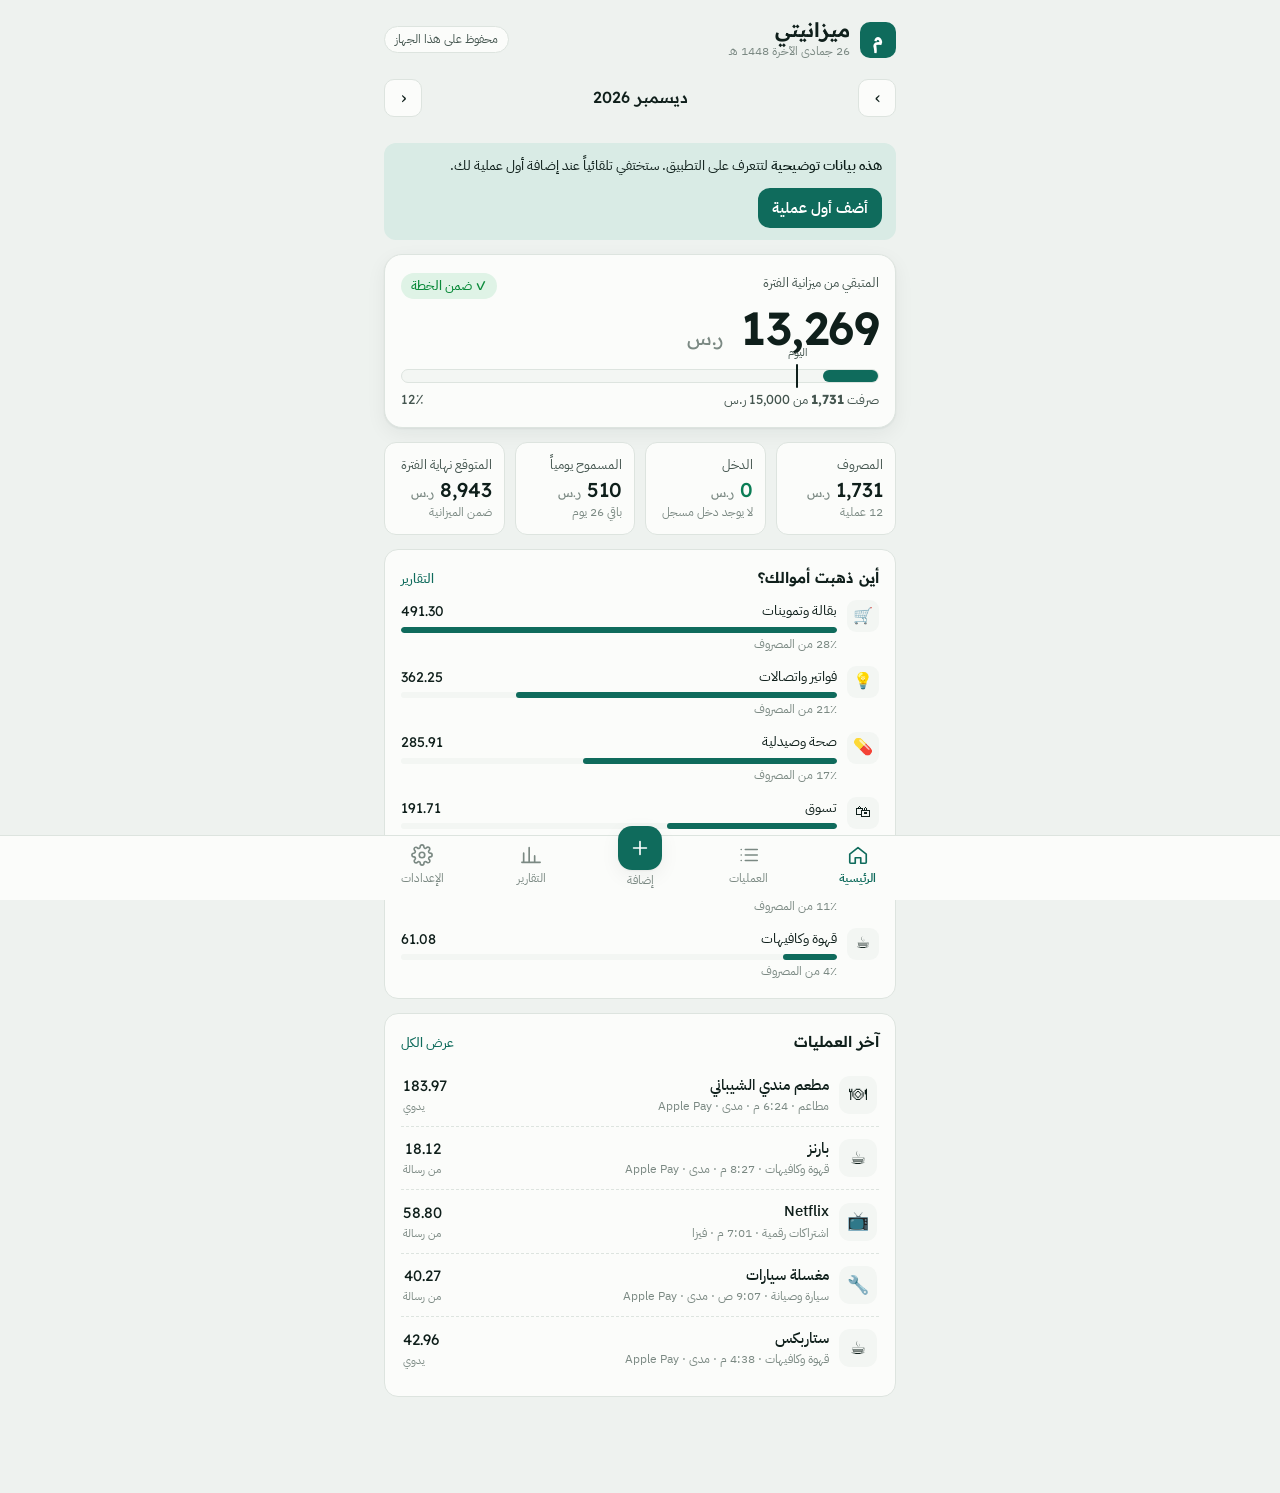
==== commit d3b532eb: "Budget month for early salary, forward months, plan insights A transaction can count in another mont" ====
--- a/docs/index.html
+++ b/docs/index.html
@@ -236,6 +236,7 @@
   .stats { grid-template-columns: repeat(4, minmax(0, 1fr)); }
 }
 @media (prefers-reduced-motion: reduce) { * { transition: none !important; animation: none !important; } }
+.setrow.plan { grid-template-columns: 52px minmax(0, 1fr) 110px; }
 </style>
 </head>
 <body>
@@ -606,6 +607,12 @@
   return parts.map((p) => p.trim()).filter(Boolean);
 }
 
+// بنود الميزانية من ملف الإكسيل (ورقة OCT-26). المفتاح k يطابق عمود «مفتاح الربط» في الإكسيل.
+const PLAN_INCOME = 16650;
+const PLAN_LINES = [{"k": "السعودية - الايجار","s": "السعودية","n": "الايجار","t": "Needs","p": 0},{"k": "السعودية - الكهرباء","s": "السعودية","n": "الكهرباء","t": "Needs","p": 750},{"k": "السعودية - المقاضي الشهرية","s": "السعودية","n": "المقاضي الشهرية","t": "Needs","p": 3100},{"k": "السعودية - مصاريف العمرة","s": "السعودية","n": "مصاريف العمرة","t": "Needs","p": 1700},{"k": "السعودية - ستائر","s": "السعودية","n": "ستائر","t": "Wants","p": 0},{"k": "السعودية - مصاريف انتقال الي البيت","s": "السعودية","n": "مصاريف انتقال الي البيت","t": "Wants","p": 0},{"k": "السعودية - مصاريف عفش جديد","s": "السعودية","n": "مصاريف عفش جديد","t": "Wants","p": 0},{"k": "السعودية - فاتوره المياه","s": "السعودية","n": "فاتوره المياه","t": "Needs","p": 0},{"k": "السعودية - صيانة للبيت","s": "السعودية","n": "صيانة للبيت","t": "Needs","p": 100},{"k": "مصر - فلوس سارة للاغراض الاخري","s": "مصر","n": "فلوس سارة للاغراض الاخري","t": "Needs","p": 0},{"k": "مصر - فلوس تذكره","s": "مصر","n": "فلوس تذكره","t": "Needs","p": 0},{"k": "مصر - مصروف البيت ( مصر )","s": "مصر","n": "مصروف البيت ( مصر )","t": "Needs","p": 0},{"k": "مصر - سلسبيل هدي","s": "مصر","n": "سلسبيل هدي","t": "Wants","p": 44.44},{"k": "مصر - فلوس الصغيرين استثمار","s": "مصر","n": "فلوس الصغيرين استثمار","t": "Wants","p": 88.89},{"k": "مصر - فلوس مريم استثمار","s": "مصر","n": "فلوس مريم استثمار","t": "Wants","p": 74.07},{"k": "مصر - نقوط ل حبيبة و شيماء","s": "مصر","n": "نقوط ل حبيبة و شيماء","t": "Wants","p": 111.11},{"k": "مصر - فلوس اصلاحات","s": "مصر","n": "فلوس اصلاحات","t": "Wants","p": 44.44},{"k": "مصر - اشتراك شات جي بي تي","s": "مصر","n": "اشتراك شات جي بي تي","t": "Wants","p": 53.7},{"k": "مصر - هديا ارض اللواء انس باشا","s": "مصر","n": "هديا ارض اللواء انس باشا","t": "Wants","p": 0},{"k": "مصر - فلوس احمد سعد","s": "مصر","n": "فلوس احمد سعد","t": "Safe","p": 4000},{"k": "مصر - الجمعية ام سارة","s": "مصر","n": "الجمعية ام سارة","t": "Safe","p": 148.15},{"k": "مصر - الجمعية خاصة بمريم","s": "مصر","n": "الجمعية خاصة بمريم","t": "Safe","p": 888.89},{"k": "السيارة - بنزين","s": "السيارة","n": "بنزين","t": "Needs","p": 440},{"k": "السيارة - اشتراك الموقف","s": "السيارة","n": "اشتراك الموقف","t": "Needs","p": 150},{"k": "السيارة - قسط السيارة","s": "السيارة","n": "قسط السيارة","t": "Needs","p": 2090},{"k": "السيارة - زيت","s": "السيارة","n": "زيت","t": "Wants","p": 0},{"k": "السيارة - صيانة","s": "السيارة","n": "صيانة","t": "Wants","p": 0},{"k": "السيارة - غسيل","s": "السيارة","n": "غسيل","t": "Needs","p": 105},{"k": "سارة - مصروف جيب ( بدلات)","s": "سارة","n": "مصروف جيب ( بدلات)","t": "Wants","p": 0},{"k": "سارة - مصايف التاشيره","s": "سارة","n": "مصايف التاشيره","t": "Needs","p": 0},{"k": "سارة - مقاضي شخصية لسارة ( بدل الزيت)","s": "سارة","n": "مقاضي شخصية لسارة ( بدل الزيت)","t": "Wants","p": 0},{"k": "سارة - فاتورة جوال","s": "سارة","n": "فاتورة جوال","t": "Wants","p": 0},{"k": "سارة - علاج","s": "سارة","n": "علاج","t": "Needs","p": 0},{"k": "سارة - مصاريف شخصية اخري","s": "سارة","n": "مصاريف شخصية اخري","t": "Wants","p": 0},{"k": "سارة - ملابس","s": "سارة","n": "ملابس","t": "Wants","p": 0},{"k": "سارة - احذية","s": "سارة","n": "احذية","t": "Wants","p": 0},{"k": "بكر - مصروف جيب","s": "بكر","n": "مصروف جيب","t": "Needs","p": 0},{"k": "بكر - فاتورة جوال","s": "بكر","n": "فاتورة جوال","t": "Needs","p": 900},{"k": "بكر - علاج","s": "بكر","n": "علاج","t": "Needs","p": 0},{"k": "بكر - مصاريف تجديد الرخصة","s": "بكر","n": "مصاريف تجديد الرخصة","t": "Wants","p": 0},{"k": "بكر - مصاريف شخصية في العمل","s": "بكر","n": "مصاريف شخصية في العمل","t": "Needs","p": 0},{"k": "بكر - ملابس","s": "بكر","n": "ملابس","t": "Wants","p": 0},{"k": "بكر - احذية","s": "بكر","n": "احذية","t": "Wants","p": 0},{"k": "الترفيه - مطاعم","s": "الترفيه","n": "مطاعم","t": "Wants","p": 0},{"k": "الترفيه - تمشيه / ملاهي","s": "الترفيه","n": "تمشيه / ملاهي","t": "Wants","p": 0},{"k": "الترفيه - كوفي شوب","s": "الترفيه","n": "كوفي شوب","t": "Wants","p": 0},{"k": "الترفيه - حلويات","s": "الترفيه","n": "حلويات","t": "Wants","p": 0},{"k": "اشتراكات - المواقع","s": "اشتراكات","n": "المواقع","t": "Needs","p": 215.81},{"k": "اشتراكات - Preplex","s": "اشتراكات","n": "Preplex","t": "Wants","p": 0},{"k": "أقساط - تابي","s": "أقساط","n": "تابي","t": "Needs","p": 449},{"k": "أقساط - عمولة البنك المستقطعة","s": "أقساط","n": "عمولة البنك المستقطعة","t": "Needs","p": 0},{"k": "سداد الديون - الفيزا","s": "سداد الديون","n": "الفيزا","t": "Safe","p": 0},{"k": "سداد الديون - رد مبالغ الفيزا","s": "سداد الديون","n": "رد مبالغ الفيزا","t": "Safe","p": 0},{"k": "سداد الديون - مخالفات مرورية","s": "سداد الديون","n": "مخالفات مرورية","t": "Needs","p": 0},{"k": "سداد الديون - رد ديون","s": "سداد الديون","n": "رد ديون","t": "Safe","p": 0},{"k": "سداد الديون - خيري","s": "سداد الديون","n": "خيري","t": "Safe","p": 0},{"k": "الاستثمارات - التعليم","s": "الاستثمارات","n": "التعليم","t": "Safe","p": 0},{"k": "الاستثمارات - الأسهم","s": "الاستثمارات","n": "الأسهم","t": "Safe","p": 0}];
+// نسب التوزيع المستهدفة من الإكسيل (OCT-26!B77:C80) وسعر الجنيه (OCT-26!M16).
+const PLAN_TARGETS = { Needs: 0.6, Wants: 0.1, Goals: 0.05, Safe: 0.25 };
+const PLAN_EGP_RATE = 13.5;
 </script>
 <script>
 // ===== ميزانيتي — التطبيق =====
@@ -753,7 +760,8 @@
   }
   function addTxns(list) {
     const touched = new Set();
-    for (const t of list) {
+    for (const t0 of list) {
+      const t = autoBudgetMonth(t0);
       const k = monthKey(t.date);
       (state.months[k] = state.months[k] || []).push(t);
       touched.add(k);
@@ -785,6 +793,94 @@
   function setProfile(patch) { state.profile = { ...state.profile, ...patch }; Store.saveProfile(); if (state.mode !== 'cloud') Store.saveLocal(); }
   function knownHashes() { return new Set(realTxns().map((t) => t.hash).filter(Boolean)); }
 
+  // ---------- budget lines from the Excel plan (sheet OCT-26, «مفتاح الربط» column) ----------
+  const LINE = Object.fromEntries(PLAN_LINES.map((l) => [l.k, l]));
+  const SECTIONS = [...new Set(PLAN_LINES.map((l) => l.s))];
+  const planOf = (k) => { const o = (state.profile.plan || {})[k]; return o != null ? o : LINE[k].p; };
+  const planIncome = () => state.profile.planIncome ?? PLAN_INCOME;
+  // Same rules used to fill the Excel sheet; '' means the user picks the line.
+  function lineFor(t) {
+    if (t.type !== 'expense') return '';
+    const m = (t.merchant || '').toLowerCase(), note = t.note || '', cat = t.cat, amt = t.amount;
+    const nm = normalizeMerchant(t.merchant || ''), lr = state.profile.lineRules || {};
+    if (nm && lr[nm] !== undefined && (lr[nm] === '' || LINE[lr[nm]])) return lr[nm];
+    if (/تذكرة طيران|تذكره طيران|تذاكر/.test(note)) return 'مصر - فلوس تذكره';
+    if (/احمد سعد|أحمد سعد/.test(note)) return 'مصر - فلوس احمد سعد';
+    if (/ديون|دين/.test(note)) return 'سداد الديون - رد ديون';
+    if (/قسط السيار[ةه]/.test(note) || /\bjebi\b/.test(m)) return 'السيارة - قسط السيارة';
+    if (/صيان[ةه]/.test(m + ' ' + note) && /باب|بيت|منزل|شق[ةه]/.test(m + ' ' + note)) return 'السعودية - صيانة للبيت';
+    if (/tabby|تابي/.test(m)) return 'أقساط - تابي';
+    if (/perplexity/.test(m)) return 'اشتراكات - Preplex';
+    if (cat === 'subscriptions') return 'اشتراكات - المواقع';
+    if (/الكهرباء|كهرباء|\bsec\b/.test(m)) return 'السعودية - الكهرباء';
+    if (/المياه|مياه|\bnwc\b/.test(m)) return 'السعودية - فاتوره المياه';
+    if (/^stc$|^stc\b/.test(m.trim()) && cat === 'bills') return 'بكر - فاتورة جوال';
+    if (cat === 'fuel') return 'السيارة - بنزين';
+    if (/باركن|parking|مواقف/.test(m)) return 'السيارة - اشتراك الموقف';
+    if (/بلايستيشن|playstation/.test(m)) return 'الترفيه - تمشيه / ملاهي';
+    if (/baskin|حلويات|حلوى/.test(m)) return 'الترفيه - حلويات';
+    if (cat === 'coffee') return 'الترفيه - كوفي شوب';
+    if (cat === 'restaurants') return 'الترفيه - مطاعم';
+    if (cat === 'groceries' || /\bmeed\b/.test(m)) return 'السعودية - المقاضي الشهرية';
+    if (cat === 'health') return 'بكر - علاج';
+    if ((cat === 'transport' || cat === 'personal') && amt < 100) return 'بكر - مصروف جيب';
+    if (cat === 'other' && amt < 20) return 'بكر - مصروف جيب';
+    if (cat === 'car' && amt < 50) return 'السيارة - غسيل';
+    if (cat === 'entertainment') return 'الترفيه - تمشيه / ملاهي';
+    return '';
+  }
+  const lineOf = (t) => (t.line !== undefined && (t.line === '' || LINE[t.line]) ? t.line : lineFor(t));
+  const lineSelect = (sel, attrs) => `<select ${attrs}><option value="">— بدون بند —</option>${SECTIONS.map((sec) => `<optgroup label="${esc(sec)}">${PLAN_LINES.filter((l) => l.s === sec).map((l) => `<option value="${esc(l.k)}" ${l.k === sel ? 'selected' : ''}>${esc(l.n)}</option>`).join('')}</optgroup>`).join('')}</select>`;
+  function planActuals(list) {
+    const act = {}; let unassigned = 0;
+    for (const t of list) {
+      const k = lineOf(t);
+      if (k) act[k] = (act[k] || 0) + (t.type === 'income' ? -t.amount : t.amount);
+      else if (t.type === 'expense') unassigned += t.amount;
+    }
+    return { act, unassigned };
+  }
+
+  // ---------- Android app (APK): reads bank SMS from the inbox through a native bridge ----------
+  const Native = window.MizaniyatiAndroid || null;
+  const nativeSmsOn = () => { try { return !!(Native && Native.hasSmsPermission()); } catch (e) { return false; } };
+  const TXN_WORDS = /(شراء|سحب|حوالة|حواله|تحويل|إيداع|ايداع|راتب|استرداد|مسترد|سداد|خصم من|مدين|دائن|Purchase|POS|Withdraw|Transfer|Deposit|Salary|Refund|Payment|debited|credited)/i;
+  const PROMO_WORDS = /(عرض|عروض|اربح|فرصة|احصل على|سارع|offer|promo|\bwin\b|cashback|كاش باك|\d\s?%|٪)/i;
+  function smsSyncFrom() { return state.profile.smsSince || periodAt(-2).start.getTime(); }
+  function syncSms(since) {
+    if (!nativeSmsOn()) return 0;
+    let msgs = [];
+    try { msgs = JSON.parse(Native.readSms(String(since ?? smsSyncFrom()))) || []; } catch (e) { msgs = []; }
+    const hashes = knownHashes(), add = [];
+    let last = state.profile.smsSince || 0;
+    for (const m of msgs) {
+      last = Math.max(last, m.date + 1);
+      // Bank senders are names (AlRajhiBank, SNB-AlAhli…) or short codes; full phone numbers are personal chats.
+      if (/^\+?\d{8,}$/.test(String(m.address || '').replace(/[\s-]/g, ''))) continue;
+      if (!TXN_WORDS.test(m.body) || PROMO_WORDS.test(m.body)) continue;
+      const r = parseSms(m.body, { rules: state.profile.rules, now: new Date(m.date) });
+      if (!r.ok || hashes.has(r.hash)) continue;
+      hashes.add(r.hash);
+      add.push({ id: uid(), type: r.type, amount: r.amount, cat: r.cat, merchant: (r.merchant || '').trim(), date: r.date, method: r.method || '',
+        note: r.currency !== 'SAR' ? 'المبلغ بعملة ' + r.currency : '', source: 'sms', hash: r.hash, raw: r.raw.slice(0, 600), bank: r.bank || m.address || '' });
+    }
+    if (add.length) addTxns(add);
+    if (last !== (state.profile.smsSince || 0) || !state.profile.smsSyncedAt) setProfile({ smsSince: last, smsSyncedAt: Date.now() });
+    else setProfile({ smsSyncedAt: Date.now() });
+    if (add.length) toast('أُضيفت ' + fmt(add.length, 0) + (add.length === 1 ? ' عملية' : ' عمليات') + ' من رسائل البنك');
+    render();
+    return add.length;
+  }
+  window.onSmsPermission = (granted) => {
+    if (granted) { const n = syncSms(); if (!n) toast('تم التفعيل — لا توجد رسائل بنك جديدة'); }
+    else { toast('لم يتم منح صلاحية قراءة الرسائل'); render(); }
+  };
+  window.mizaniyatiResume = () => { if (nativeSmsOn()) syncSms(); };
+  window.mizaniyatiShare = (text) => {
+    state.tab = 'add'; state.addMode = 'sms'; render();
+    $('#sms-in').value = String(text || ''); doParse();
+  };
+
   // ---------- periods ----------
   function startDay() { return Math.min(28, Math.max(1, state.profile.startDay || 1)); }
   function periodAt(offset) {
@@ -799,7 +895,23 @@
     const last = new Date(p.end.getTime() - 86400000);
     return fmtDate(p.start, { day: 'numeric', month: 'short' }) + ' – ' + fmtDate(last, { day: 'numeric', month: 'short', year: 'numeric' });
   }
-  const inPeriod = (p) => allTxns().filter((t) => t.date >= p.s && t.date < p.e);
+  // A transaction counts in its date's period unless it carries a budget month (bm = 'YYYY-MM' of that period's start).
+  const periodKey = (p) => p.s.slice(0, 7);
+  const inPeriod = (p) => { const k = periodKey(p); return allTxns().filter((t) => (t.bm ? t.bm === k : t.date >= p.s && t.date < p.e)); };
+  function periodOfDate(isoStr) {
+    const S = startDay(), d = parseIso(isoStr);
+    let y = d.getFullYear(), m = d.getMonth();
+    if (d.getDate() < S) m -= 1;
+    const start = new Date(y, m, S), end = new Date(y, m + 1, S);
+    return { start, end, s: iso(start), e: iso(end), days: Math.round((end - start) / 86400000) };
+  }
+  // Salary that lands in the last days of a period belongs to the next one (it pays for next month).
+  function autoBudgetMonth(t) {
+    if (t.bm !== undefined || t.type !== 'income' || t.cat !== 'salary' || state.profile.earlySalary === false) return t;
+    const p = periodOfDate(t.date);
+    const daysLeft = (p.end - parseIso(t.date)) / 86400000;
+    return daysLeft <= (state.profile.earlySalaryDays || 7) ? { ...t, bm: iso(p.end).slice(0, 7) } : t;
+  }
   function sums(list) {
     let exp = 0, inc = 0; const byCat = {};
     for (const t of list) {
@@ -866,14 +978,20 @@
     return `<div class="period">
       <button class="iconbtn" data-act="prev" aria-label="الفترة السابقة">›</button>
       <div class="label">${esc(periodLabel(p))}</div>
-      <button class="iconbtn" data-act="next" aria-label="الفترة التالية" ${state.offset >= 0 ? 'disabled' : ''}>‹</button>
+      <button class="iconbtn" data-act="next" aria-label="الفترة التالية" ${state.offset >= 3 ? 'disabled' : ''}>‹</button>
     </div>`;
   }
 
+  function nativeBanner() {
+    if (!Native || nativeSmsOn()) return '';
+    return `<div class="banner sample"><span><b>فعّل قراءة رسائل البنك تلقائياً</b> ليسجّل التطبيق عملياتك بنفسه بدون نسخ ولصق.</span>
+      <button class="btn" data-act="sms-enable" style="padding:8px 14px">تفعيل</button></div>`;
+  }
+
   function sampleBanner() {
-    if (!isSample()) return '';
+    if (!isSample()) return nativeBanner();
     return `<div class="banner sample"><span><b>هذه بيانات توضيحية</b> لتتعرف على التطبيق. ستختفي تلقائياً عند إضافة أول عملية لك.</span>
-      <button class="btn" data-go="add" style="padding:8px 14px">أضف أول عملية</button></div>`;
+      <button class="btn" data-go="add" style="padding:8px 14px">أضف أول عملية</button></div>${nativeBanner()}`;
   }
 
   function txRow(t) {
@@ -949,6 +1067,7 @@
       <div class="stat"><div class="k">المسموح يومياً</div><div class="v">${el2.current ? fmt(daily, 0) : '—'} <small>${el2.current ? 'ر.س' : ''}</small></div><div class="h">${el2.current ? 'باقي ' + fmt(el2.daysLeft, 0) + ' يوم' : 'الفترة منتهية'}</div></div>
       <div class="stat"><div class="k">${el2.current ? 'المتوقع نهاية الفترة' : 'متوسط الصرف اليومي'}</div><div class="v" style="${el2.current && projected > budget ? 'color:var(--bad)' : ''}">${fmt(el2.current ? projected : exp / p.days, 0)} <small>ر.س</small></div><div class="h">${el2.current ? (projected > budget ? 'فوق الميزانية' : 'ضمن الميزانية') : 'على ' + fmt(p.days, 0) + ' يوم'}</div></div>
     </div>
+    ${isSample() ? '' : overCard(list)}
     <div class="card"><h2>أين ذهبت أموالك؟ <button class="link" data-go="reports">التقارير</button></h2>${catBars(byCat, exp, 6)}</div>
     <div class="card"><h2>آخر العمليات <button class="link" data-go="txns">عرض الكل</button></h2>
       ${recent.length ? recent.map(txRow).join('') : '<div class="empty">لا توجد عمليات بعد. اضغط ＋ لإضافة أول عملية أو لصق رسالة من البنك.</div>'}</div>`;
@@ -958,7 +1077,7 @@
     const p = periodAt(state.offset);
     const f = state.txFilter;
     const q = normalizeDigits(f.q).toLowerCase().trim();
-    let list = inPeriod(p).filter((t) => (!f.type || t.type === f.type) && (!f.cat || t.cat === f.cat) &&
+    let list = inPeriod(p).filter((t) => (!f.type || t.type === f.type) && (!f.cat || (f.cat === '__noline' ? t.type === 'expense' && !lineOf(t) : t.cat === f.cat)) &&
       (!q || (t.merchant || '').toLowerCase().includes(q) || (t.note || '').toLowerCase().includes(q) || (CAT[t.cat]?.name || '').includes(q) || String(t.amount).includes(q)));
     list = list.sort((a, b) => (a.date < b.date ? 1 : -1));
     const days = {};
@@ -975,7 +1094,7 @@
           <button class="seg" data-ftype="expense" aria-pressed="${f.type === 'expense'}">مصروف</button>
           <button class="seg" data-ftype="income" aria-pressed="${f.type === 'income'}">دخل</button>
         </div>
-        <select id="tx-cat" aria-label="الفئة"><option value="">كل الفئات</option>${catOpts}</select>
+        <select id="tx-cat" aria-label="الفئة"><option value="">كل الفئات</option><option value="__noline" ${f.cat === '__noline' ? 'selected' : ''}>⚠ بدون بند في الميزانية</option>${catOpts}</select>
       </div>
     </div>
     <div class="card">
@@ -1099,6 +1218,8 @@
       <div class="legend"><span><i></i>صرفك الفعلي</span><span><i class="dash"></i>الصرف المثالي حتى ${moneyTxt(state.profile.budget || 0, 0)}</span></div></div>
     <div class="card"><h2>المصروف في آخر ٦ فترات</h2><div class="chart" id="ch-months"></div>
       <div class="legend"><span><i class="bar"></i>ضمن الميزانية</span><span><i class="bad"></i>فوق الميزانية</span><span><i class="dash"></i>الميزانية</span></div></div>
+    ${planCard(list)}
+    ${typeCard(list)}
     <div class="card"><h2>المصروف حسب الفئة</h2>${catBars(byCat, exp, 0, prev.byCat)}</div>
     <div class="card"><h2>أكثر الجهات صرفاً</h2>
       ${top.length ? `<div class="tbl"><table><thead><tr><th>الجهة</th><th class="n">عدد</th><th class="n">المبلغ</th></tr></thead><tbody>
@@ -1106,6 +1227,61 @@
     </div>`;
     drawCumulative($('#ch-cum'), p, list);
     drawMonths($('#ch-months'));
+  }
+
+  function planCard(list) {
+    const { act, unassigned } = planActuals(list);
+    const realInc = list.filter((t) => t.type === 'income' && t.cat !== 'refund').reduce((a, t) => a + t.amount, 0);
+    const inc = realInc || planIncome();
+    const rate = state.profile.egpRate || PLAN_EGP_RATE;
+    let totP = 0, totA = 0;
+    const secs = SECTIONS.map((sec) => {
+      const ls = PLAN_LINES.filter((l) => l.s === sec).map((l) => ({ l, p: planOf(l.k), a: act[l.k] || 0 })).filter((x) => x.p || x.a);
+      const p = ls.reduce((a, x) => a + x.p, 0), a = ls.reduce((s2, x) => s2 + x.a, 0);
+      totP += p; totA += a;
+      return { sec, ls, p, a };
+    }).filter((x) => x.ls.length);
+    const bar = (a, p) => { const r = p ? a / p : a ? 2 : 0; return `<span class="bar"><i class="${r > 1 ? 'bad' : r >= 0.8 ? 'warn' : ''}" style="width:${Math.min(100, r * 100).toFixed(1)}%"></i></span>`; };
+    const rem = (p, a) => `<span class="${p - a < 0 ? 'delta-up' : ''}">${fmt(p - a, 0)}</span>`;
+    return `<div class="card"><h2>الخطة مقابل الفعلي <span class="small muted" style="font-weight:400">ملف الإكسيل</span></h2>
+      <div class="kv" style="margin-bottom:10px">
+        <div><div class="small muted">${realInc ? 'الدخل المستلم' : 'الدخل المخطط'}</div><div class="num" style="font-size:17px">${moneyTxt(inc, 0)}</div></div>
+        <div><div class="small muted">المخطط للصرف</div><div class="num" style="font-size:17px">${moneyTxt(totP, 0)}</div></div>
+        <div><div class="small muted">المدفوع فعلياً (موزع)</div><div class="num" style="font-size:17px">${moneyTxt(totA, 0)}</div></div>
+        <div><div class="small muted">المتبقي من الدخل</div><div class="num" style="font-size:17px;color:${inc - totA - unassigned < 0 ? 'var(--bad)' : 'var(--good)'}">${moneyTxt(inc - totA - unassigned, 0)}</div></div>
+      </div>
+      ${unassigned ? `<div class="banner warn small" style="margin-bottom:10px"><span>⚠ <b>${moneyTxt(unassigned, 0)}</b> مصروفات بدون بند في الميزانية.</span><button class="btn ghost" data-act="show-noline" style="padding:6px 12px">عرضها وتوزيعها</button></div>` : ''}
+      <div class="tbl"><table><thead><tr><th>البند</th><th class="n">المخطط</th><th class="n">الفعلي</th><th class="n">المتبقي</th></tr></thead><tbody>
+      ${secs.map((x) => `<tr style="background:var(--surface-2)"><td><b>${esc(x.sec)}</b></td><td class="n"><b>${fmt(x.p, 0)}</b></td><td class="n"><b>${fmt(x.a, 0)}</b></td><td class="n"><b>${rem(x.p, x.a)}</b></td></tr>
+        ${x.ls.map((y) => `<tr><td style="padding-inline-start:14px">${esc(y.l.n)}${x.sec === 'مصر' && (y.p || y.a) ? `<div class="small muted">≈ ${fmt(y.p * rate, 0)} ج.م مخطط${y.a ? ' · ' + fmt(y.a * rate, 0) + ' ج.م فعلي' : ''}</div>` : ''}<div class="catrow" style="display:block">${bar(y.a, y.p)}</div></td><td class="n">${fmt(y.p, 0)}</td><td class="n">${fmt(y.a, 0)}</td><td class="n">${rem(y.p, y.a)}</td></tr>`).join('')}`).join('')}
+      </tbody></table></div></div>`;
+  }
+
+  const TYPE_AR = { Needs: 'ضروريات', Wants: 'كماليات', Goals: 'أهداف', Safe: 'ادخار وأمان' };
+  function typeCard(list) {
+    const { act, unassigned } = planActuals(list);
+    const realInc = list.filter((t) => t.type === 'income' && t.cat !== 'refund').reduce((a, t) => a + t.amount, 0);
+    const inc = realInc || planIncome();
+    const rows = Object.keys(PLAN_TARGETS).map((ty) => {
+      const ls = PLAN_LINES.filter((l) => l.t.toLowerCase() === ty.toLowerCase());
+      return { ty, target: PLAN_TARGETS[ty] * inc, p: ls.reduce((a, l) => a + planOf(l.k), 0), a: ls.reduce((a, l) => a + (act[l.k] || 0), 0) };
+    });
+    return `<div class="card"><h2>قاعدة التوزيع <span class="small muted" style="font-weight:400">60٪ ضروريات · 10٪ كماليات · 5٪ أهداف · 25٪ ادخار</span></h2>
+      <div class="tbl"><table><thead><tr><th>النوع</th><th class="n">المستهدف</th><th class="n">المخطط</th><th class="n">الفعلي</th></tr></thead><tbody>
+      ${rows.map((r) => `<tr><td>${TYPE_AR[r.ty]} <span class="small muted">${fmt(PLAN_TARGETS[r.ty] * 100, 0)}٪</span></td><td class="n">${fmt(r.target, 0)}</td><td class="n">${fmt(r.p, 0)}</td><td class="n"><span class="${(r.ty === 'Needs' || r.ty === 'Wants') && r.a > r.target ? 'delta-up' : (r.ty === 'Safe' || r.ty === 'Goals') && r.a < r.target ? 'delta-up' : 'delta-down'}">${fmt(r.a, 0)}</span> <span class="small muted">${inc ? fmt((r.a / inc) * 100, 0) + '٪' : ''}</span></td></tr>`).join('')}
+      ${unassigned ? `<tr><td class="muted">بدون بند</td><td></td><td></td><td class="n muted">${fmt(unassigned, 0)}</td></tr>` : ''}
+      </tbody></table></div>
+      <p class="small muted" style="margin:8px 0 0">الأحمر: كماليات أو ضروريات فوق المستهدف، أو ادخار وأهداف أقل منه. النسب من الدخل ${realInc ? 'المستلم' : 'المخطط'}.</p></div>`;
+  }
+
+  // Lines that went over plan, or were spent on without a plan — the first thing to look at.
+  function overCard(list) {
+    const { act } = planActuals(list);
+    const over = PLAN_LINES.map((l) => ({ l, p: planOf(l.k), a: act[l.k] || 0 })).filter((x) => x.a > x.p + 0.5).sort((a, b) => (b.a - b.p) - (a.a - a.p)).slice(0, 5);
+    if (!over.length) return '';
+    return `<div class="card"><h2>تجاوزت الخطة <button class="link" data-go="reports">التفاصيل</button></h2><div class="cats">
+      ${over.map((x) => `<div class="catrow"><span class="ic" aria-hidden="true">⚠</span><span class="nm">${esc(x.l.n)} <span class="small muted">${esc(x.l.s)}</span></span><span class="amt delta-up">+${fmt(x.a - x.p, 0)}</span>
+        <span class="meta">${x.p ? 'فعلي ' + fmt(x.a, 0) + ' من مخطط ' + fmt(x.p, 0) : 'غير مخطط له · ' + fmt(x.a, 0) + ' ر.س'}</span></div>`).join('')}</div></div>`;
   }
 
   function svgEl(w, h, inner) { return `<svg width="${w}" height="${h}" viewBox="0 0 ${w} ${h}" role="img">${inner}</svg><div class="tip" hidden></div>`; }
@@ -1141,7 +1317,7 @@
     const daily = new Array(p.days).fill(0);
     list.forEach((t) => { if (t.type !== 'income') { const i = Math.floor((parseIso(t.date) - p.start) / 86400000); if (i >= 0 && i < p.days) daily[i] += t.amount; } });
     const el2 = elapsed(p);
-    const lastIdx = el2.current ? el2.daysGone - 1 : p.days - 1;
+    const lastIdx = el2.current ? el2.daysGone - 1 : new Date() < p.start ? -1 : p.days - 1;
     const cum = []; let s = 0;
     for (let i = 0; i <= lastIdx; i++) { s += daily[i]; cum.push(s); }
     const ymax = niceMax(Math.max(budget, s) * 1.05);
@@ -1211,10 +1387,29 @@
         <button class="seg" data-digits="latn" aria-pressed="${pr.digits !== 'arab'}">123</button>
         <button class="seg" data-digits="arab" aria-pressed="${pr.digits === 'arab'}">١٢٣</button></div></div>
     </div>
+    <details class="card"><summary>خطة الإكسيل (بنود الميزانية)</summary>
+      <p class="small muted" style="margin-top:0">نفس بنود ورقة OCT-26. كل عملية تُربط ببند، وعند التصدير يظهر البند في عمود «البند في الميزانية» فتلصقه في ورقة الحركات ويتحدث الإكسيل تلقائياً.</p>
+      <div class="field" style="margin-bottom:10px"><label for="s-income">الدخل الشهري المخطط (ر.س)</label><input id="s-income" type="text" inputmode="decimal" value="${esc(planIncome())}"></div>
+      <div class="row2" style="margin-bottom:10px">
+        <div class="field"><label for="s-egp">سعر الريال بالجنيه</label><input id="s-egp" type="text" inputmode="decimal" value="${esc(state.profile.egpRate || PLAN_EGP_RATE)}"></div>
+        <div class="field"><label for="s-early">الراتب المبكر</label><select id="s-early"><option value="on" ${state.profile.earlySalary !== false ? 'selected' : ''}>يُحسب للشهر التالي</option><option value="off" ${state.profile.earlySalary === false ? 'selected' : ''}>حسب تاريخه</option></select></div>
+      </div>
+      <p class="small muted" style="margin:0 0 10px">الراتب الذي يصل في آخر ${fmt(state.profile.earlySalaryDays || 7, 0)} أيام من الشهر يُحسب تلقائياً في ميزانية الشهر التالي. ويمكنك تغيير شهر أي عملية من شاشة تعديلها.</p>
+      <div class="btns" style="margin-bottom:12px"><button class="btn ghost" data-act="plan-suggest">اقترح الخطة من الشهر السابق</button></div>
+      <button class="btn ghost" data-act="plan-budget" style="margin-bottom:12px">اجعل ميزانية الشهر = إجمالي الخطة (${fmt(PLAN_LINES.reduce((a, l) => a + planOf(l.k), 0), 0)} ر.س)</button>
+      ${SECTIONS.map((sec) => `<div class="lbl" style="margin:10px 0 6px;font-weight:600">${esc(sec)}</div><div class="set-list">${PLAN_LINES.filter((l) => l.s === sec).map((l, i) => `<div class="setrow plan"><span class="small muted">${esc(l.t)}</span><label for="pl-${esc(sec)}-${i}">${esc(l.n)}</label><input id="pl-${esc(sec)}-${i}" type="text" inputmode="decimal" data-plan="${esc(l.k)}" value="${planOf(l.k) ? esc(Math.round(planOf(l.k) * 100) / 100) : ''}" placeholder="—"></div>`).join('')}</div>`).join('')}
+    </details>
     <details class="card"><summary>ميزانية لكل فئة (اختياري)</summary>
       <p class="small muted" style="margin-top:0">حدد سقفاً لأي فئة وسيظهر لك تنبيه عند الوصول إلى 80٪ منه. اترك الخانة فارغة لإلغائه.</p>
       <div class="set-list">${EXP_CATS.map((c) => `<div class="setrow"><span aria-hidden="true">${c.icon}</span><label for="cb-${c.id}">${esc(c.name)}</label><input id="cb-${c.id}" type="text" inputmode="decimal" data-cb="${c.id}" placeholder="—" value="${cb[c.id] ? esc(cb[c.id]) : ''}"></div>`).join('')}</div>
     </details>
+    ${Native ? `<div class="card" style="display:grid;gap:10px"><h2 style="margin:0">قراءة رسائل البنك تلقائياً</h2>
+      ${nativeSmsOn() ? `<div class="pill good" style="justify-self:start">✓ مفعّلة</div>
+      <p class="small muted" style="margin:0">يقرأ التطبيق رسائل البنوك الجديدة كلما فتحته، ويتجاهل الرسائل الشخصية ورموز التحقق والعروض.${state.profile.smsSyncedAt ? ' آخر مزامنة: ' + esc(fmtDate(new Date(state.profile.smsSyncedAt), { day: 'numeric', month: 'short', hour: 'numeric', minute: '2-digit' })) : ''}</p>
+      <div class="btns"><button class="btn" data-act="sms-sync">مزامنة الآن</button><button class="btn ghost" data-act="sms-resync">إعادة فحص آخر 3 أشهر</button></div>`
+      : `<p class="small muted" style="margin:0">اسمح للتطبيق بقراءة الرسائل ليسجّل عمليات البنك تلقائياً. الرسائل تُقرأ على جوالك فقط ولا تُرسل لأي مكان.</p>
+      <button class="btn" data-act="sms-enable" style="justify-self:start">تفعيل القراءة التلقائية</button>`}
+    </div>` : `
     <details class="card" id="iphone"><summary>استخدامه على الآيفون</summary>
       <p class="small" style="margin-top:0">آبل لا تسمح لأي تطبيق بقراءة الرسائل تلقائياً، لذلك نستخدم طريقة النسخ واللصق. يستغرق ذلك ثوانٍ لكل رسالة:</p>
       <ol class="steps">
@@ -1225,6 +1420,15 @@
         <li><b>اختصار اختياري:</b> في تطبيق «الاختصارات» ← «الأتمتة» ← «رسالة» ← اختر مرسل البنك (مثل <span class="mono">AlRajhiBank</span>) ← أضف إجراء «نسخ إلى الحافظة» لمحتوى الرسالة ← «تشغيل فوري». بعدها يكفي أن تفتح التطبيق وتلصق.</li>
       </ol>
     </details>
+    <details class="card"><summary>استخدامه على الأندرويد</summary>
+      <p class="small" style="margin-top:0"><b>الأفضل:</b> حمّل تطبيق الأندرويد، فهو يقرأ رسائل البنك تلقائياً: <a href="https://aboubakrzakaria91-cloud.github.io/mizaniyati/mizaniyati.apk" style="color:var(--accent);font-weight:600">تحميل ميزانيتي.apk</a></p>
+      <p class="small muted">أو استخدمه من المتصفح:</p>
+      <ol class="steps">
+        <li><b>ثبّت التطبيق:</b> افتح الرابط في متصفح <b>Chrome</b> ← القائمة ⋮ ← «تثبيت التطبيق» أو «إضافة إلى الشاشة الرئيسية».</li>
+        <li><b>عند وصول رسالة البنك:</b> اضغط مطولاً على الرسالة ← «مشاركة» ← اختر <b>ميزانيتي</b>.</li>
+        <li>يفتح التطبيق والرسالة مقروءة وجاهزة ← راجعها واضغط «حفظ».</li>
+      </ol>
+    </details>`}
     <details class="card"><summary>قواعد التصنيف المحفوظة (${fmt(rules.length, 0)})</summary>
       <p class="small muted" style="margin-top:0">عندما تغيّر فئة عملية وتختار «تذكّر»، يحفظ التطبيق القاعدة ويطبّقها على رسائل هذا المتجر مستقبلاً.</p>
       ${rules.length ? rules.map(([k, v]) => `<div class="rule"><span>${esc(k)} ← ${CAT[v]?.icon || ''} ${esc(CAT[v]?.name || v)}</span><button class="btn ghost" style="padding:4px 10px" data-delrule="${esc(k)}">حذف</button></div>`).join('') : '<div class="small muted">لا توجد قواعد بعد</div>'}
@@ -1254,17 +1458,25 @@
         <div class="field"><label for="e-amount">المبلغ (ر.س)</label><input id="e-amount" type="text" inputmode="decimal" value="${esc(t.amount)}"></div>
         <div class="field"><label for="e-cat">الفئة</label>${catSelect(t.type, t.cat, 'id="e-cat"')}</div>
       </div>
+      <div class="field"><label for="e-bm">يُحسب في ميزانية شهر</label>${bmSelect(t, 'id="e-bm"')}</div>
+      <div class="field"><label for="e-line">البند في الميزانية (ملف الإكسيل)</label>${lineSelect(lineOf(t), 'id="e-line"')}</div>
       <div class="field"><label for="e-merchant">المتجر أو الوصف</label><input id="e-merchant" type="text" dir="auto" value="${esc(t.merchant)}"></div>
       <div class="row2">
         <div class="field"><label for="e-date">التاريخ والوقت</label><input id="e-date" type="datetime-local" value="${esc(t.date)}"></div>
         <div class="field"><label for="e-method">طريقة الدفع</label>${methodSelect(t.method, 'id="e-method"')}</div>
       </div>
       <div class="field"><label for="e-note">ملاحظة</label><input id="e-note" type="text" dir="auto" value="${esc(t.note || '')}"></div>
-      ${t.merchant ? `<label class="check"><input type="checkbox" id="e-remember"> تذكّر هذه الفئة لكل عمليات «${esc(t.merchant)}»</label>` : ''}
+      ${t.merchant ? `<label class="check"><input type="checkbox" id="e-remember"> تذكّر الفئة والبند لكل عمليات «${esc(t.merchant)}»</label>` : ''}
       ${t.raw ? `<details><summary class="small muted">نص الرسالة الأصلية</summary><div class="small muted" dir="auto" style="white-space:pre-line">${esc(t.raw)}</div></details>` : ''}
       ${t.sample ? '' : `<div class="btns"><button class="btn" data-act="save-edit" style="flex:1">حفظ التعديل</button>
         ${e.confirmDel ? '<button class="btn danger" data-act="del-yes">تأكيد الحذف</button>' : '<button class="btn ghost" data-act="del" style="color:var(--bad)">حذف</button>'}</div>`}
     </div></div>`;
+  }
+
+  function bmSelect(t, attrs) {
+    const own = periodOfDate(t.date), prev = periodOfDate(iso(new Date(own.start.getTime() - 86400000))), next = periodOfDate(own.e);
+    const opt = (v, label) => `<option value="${v}" ${(t.bm || '') === v ? 'selected' : ''}>${esc(label)}</option>`;
+    return `<select ${attrs}>${opt('', 'حسب تاريخ العملية (' + periodLabel(own) + ')')}${opt(periodKey(next), 'الشهر التالي: ' + periodLabel(next))}${opt(periodKey(prev), 'الشهر السابق: ' + periodLabel(prev))}</select>`;
   }
 
   // ---------- actions ----------
@@ -1318,17 +1530,20 @@
     const e = state.editing, t = e.t;
     const amount = toNum($('#e-amount').value);
     if (!(amount > 0)) { toast('المبلغ غير صحيح'); return; }
-    const patch = { type: t.type, amount: Math.round(amount * 100) / 100, cat: $('#e-cat').value, merchant: $('#e-merchant').value.trim(), date: $('#e-date').value || t.date, method: $('#e-method').value, note: $('#e-note').value.trim() };
+    const patch = { type: t.type, amount: Math.round(amount * 100) / 100, cat: $('#e-cat').value, merchant: $('#e-merchant').value.trim(), date: $('#e-date').value || t.date, method: $('#e-method').value, note: $('#e-note').value.trim(), line: $('#e-line').value, bm: $('#e-bm').value };
     if ($('#e-remember') && $('#e-remember').checked && patch.merchant) {
-      setProfile({ rules: { ...(state.profile.rules || {}), [normalizeMerchant(patch.merchant)]: patch.cat } });
+      const nm = normalizeMerchant(patch.merchant);
+      // Generic names (a bare «حوالة») would capture every transfer, so only the category is remembered for them.
+      const generic = /^(حوال[ةه]|تحويل|transfer|تسوق|شراء|سحب)$/.test(nm);
+      setProfile({ rules: { ...(state.profile.rules || {}), [nm]: patch.cat }, ...(generic ? {} : { lineRules: { ...(state.profile.lineRules || {}), [nm]: patch.line } }) });
     }
     updateTxn(t.id, patch);
     state.editing = null; toast('تم الحفظ'); render();
   }
 
   async function exportCsv() {
-    const rows = [['التاريخ', 'النوع', 'المبلغ', 'الفئة', 'الجهة', 'طريقة الدفع', 'المصدر', 'ملاحظة']];
-    realTxns().sort((a, b) => (a.date < b.date ? -1 : 1)).forEach((t) => rows.push([t.date.replace('T', ' '), t.type === 'income' ? 'دخل' : 'مصروف', t.amount, CAT[t.cat]?.name || t.cat, t.merchant, t.method, t.source === 'sms' ? 'رسالة' : 'يدوي', t.note || '']));
+    const rows = [['التاريخ', 'النوع', 'المبلغ', 'الفئة', 'الجهة', 'طريقة الدفع', 'المصدر', 'ملاحظة', 'البند في الميزانية']];
+    realTxns().sort((a, b) => (a.date < b.date ? -1 : 1)).forEach((t) => rows.push([t.date.replace('T', ' '), t.type === 'income' ? 'دخل' : 'مصروف', t.amount, CAT[t.cat]?.name || t.cat, t.merchant, t.method, t.source === 'sms' ? 'رسالة' : 'يدوي', t.note || '', lineOf(t)]));
     const csv = '﻿' + rows.map((r) => r.map((v) => '"' + String(v ?? '').replace(/"/g, '""') + '"').join(',')).join('\r\n');
     await offerFile('mizaniyati-' + iso(new Date()).slice(0, 10) + '.csv', csv, 'text/csv');
   }
@@ -1339,6 +1554,10 @@
     try { dl = window.claude && window.claude.use ? await window.claude.use('downloads') : null; } catch (e) { dl = null; }
     if (dl) {
       try { await dl.save({ filename, data: text }); } catch (e) { if (e && e.code !== 'declined') toast('تعذّر حفظ الملف'); }
+      return;
+    }
+    if (Native && Native.saveFile) {
+      try { toast(Native.saveFile(filename, text)); } catch (e) { toast('تعذّر حفظ الملف'); }
       return;
     }
     const blob = new Blob([text], { type });
@@ -1395,13 +1614,13 @@
     if (d.digits) { setProfile({ digits: d.digits }); render(); return; }
     if (d.delrule) { const r = { ...(state.profile.rules || {}) }; delete r[d.delrule]; setProfile({ rules: r }); render(); return; }
     if (d.etype) {
-      const e = state.editing; e.t = { ...e.t, amount: $('#e-amount').value, merchant: $('#e-merchant').value, date: $('#e-date').value, method: $('#e-method').value, note: $('#e-note').value, type: d.etype };
+      const e = state.editing; e.t = { ...e.t, amount: $('#e-amount').value, merchant: $('#e-merchant').value, date: $('#e-date').value, method: $('#e-method').value, note: $('#e-note').value, line: $('#e-line').value, bm: $('#e-bm').value, type: d.etype };
       e.t.cat = d.etype === 'income' ? (CAT[e.t.cat]?.kind === 'income' ? e.t.cat : 'income_other') : (CAT[e.t.cat]?.kind === 'expense' ? e.t.cat : 'other');
       renderSheet(); return;
     }
     switch (d.act) {
       case 'prev': state.offset--; render(); break;
-      case 'next': if (state.offset < 0) { state.offset++; render(); } break;
+      case 'next': if (state.offset < 3) { state.offset++; render(); } break;
       case 'parse': doParse(); break;
       case 'example': $('#sms-in').value = SMS_EXAMPLE; doParse(); break;
       case 'clear-sms': $('#sms-in').value = ''; state.parsed = []; render(); break;
@@ -1413,6 +1632,18 @@
       case 'del-yes': deleteTxn(state.editing.t.id); state.editing = null; toast('تم حذف العملية'); render(); break;
       case 'export': exportCsv(); break;
       case 'backup': exportBackup(); break;
+      case 'show-noline': state.tab = 'txns'; state.txFilter = { q: '', type: '', cat: '__noline' }; render(); window.scrollTo(0, 0); break;
+      case 'plan-suggest': {
+        // Lines with no plan (or overspent) take last period's actual, rounded up to 50.
+        const { act } = planActuals(inPeriod(periodAt(state.offset - 1)));
+        const pl = { ...(state.profile.plan || {}) }; let n = 0;
+        PLAN_LINES.forEach((l) => { const a = act[l.k] || 0; if (a > planOf(l.k)) { pl[l.k] = Math.ceil(a / 50) * 50; n++; } });
+        setProfile({ plan: pl }); toast(n ? 'تم تعديل ' + fmt(n, 0) + ' بنود حسب صرف الشهر السابق' : 'الخطة تغطي صرف الشهر السابق'); render(); break;
+      }
+      case 'plan-budget': setProfile({ budget: Math.round(PLAN_LINES.reduce((a, l) => a + planOf(l.k), 0)) }); toast('تم تحديث ميزانية الشهر'); render(); break;
+      case 'sms-enable': if (Native) Native.requestSmsPermission(); break;
+      case 'sms-sync': { const n = syncSms(); if (!n) toast('لا توجد رسائل بنك جديدة'); break; }
+      case 'sms-resync': { const n = syncSms(periodAt(-2).start.getTime()); if (!n) toast('كل رسائل آخر 3 أشهر مسجلة مسبقاً'); break; }
       case 'clear': state.confirmClear = true; render(); break;
       case 'clear-no': state.confirmClear = false; render(); break;
       case 'clear-yes': clearAll(); break;
@@ -1431,6 +1662,14 @@
     if (el.dataset.pinc !== undefined) { const r = state.parsed[+el.dataset.pinc]; r.include = el.checked; render(); return; }
     if (el.dataset.pf) { readParsedField(el); return; }
     if (el.id === 's-budget') { const n = toNum(el.value); if (n > 0) { setProfile({ budget: Math.round(n) }); toast('تم تحديث الميزانية'); } else el.value = state.profile.budget; return; }
+    if (el.id === 's-egp') { const n = toNum(el.value); if (n > 0) { setProfile({ egpRate: n }); toast('تم تحديث سعر الجنيه'); } return; }
+    if (el.id === 's-early') { setProfile({ earlySalary: el.value === 'on' }); toast('تم الحفظ'); return; }
+    if (el.id === 's-income') { const n = toNum(el.value); if (n > 0) { setProfile({ planIncome: Math.round(n * 100) / 100 }); toast('تم تحديث الدخل المخطط'); } return; }
+    if (el.dataset.plan) {
+      const n = toNum(el.value), pl = { ...(state.profile.plan || {}) };
+      pl[el.dataset.plan] = n >= 0 ? Math.round(n * 100) / 100 : 0;
+      setProfile({ plan: pl }); return;
+    }
     if (el.id === 's-start') { setProfile({ startDay: +el.value }); state.offset = 0; sampleCache = null; toast('تم تحديث بداية الشهر'); return; }
     if (el.dataset.cb) {
       const n = toNum(el.value); const cb = { ...(state.profile.catBudgets || {}) };
@@ -1442,10 +1681,22 @@
   let rz; window.addEventListener('resize', () => { clearTimeout(rz); rz = setTimeout(() => { if (state.tab === 'reports') render(); }, 150); });
 
   if (location.hash === '#iphone') state.tab = 'settings';
+  // Android share sheet: a bank SMS shared to the installed app arrives as ?text=… — open it ready to save.
+  let sharedText = '';
+  try {
+    const qs = new URLSearchParams(location.search);
+    sharedText = [qs.get('title'), qs.get('text')].filter(Boolean).join('\n').trim();
+    if (sharedText) history.replaceState(null, '', location.pathname);
+  } catch (e) { sharedText = ''; }
   // First paint shows the layout (with marked sample data) while storage connects.
   state.mode = 'connecting';
   render();
-  Store.init();
+  Store.init().then(() => {
+    if (nativeSmsOn()) syncSms();
+    if (!sharedText) return;
+    state.tab = 'add'; state.addMode = 'sms'; render();
+    $('#sms-in').value = sharedText; doParse();
+  });
 })();
 </script>
 
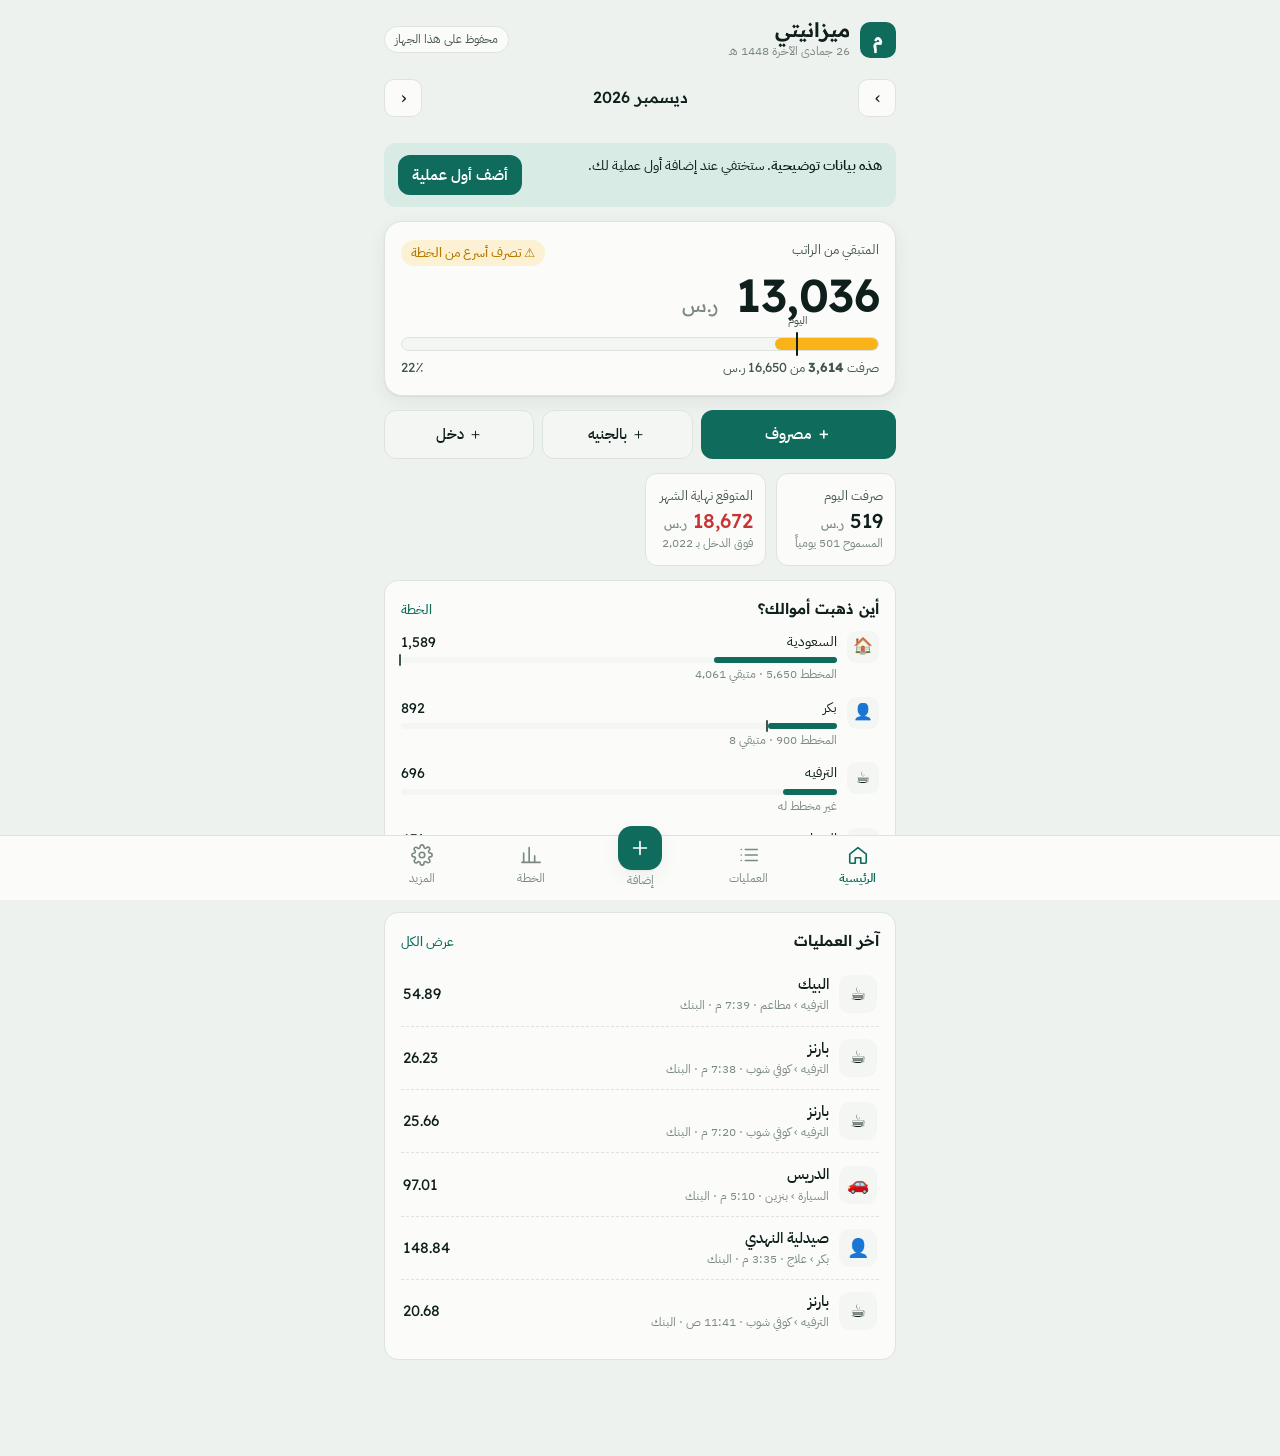
==== commit d70b8a09: "Version 2: budget lines, wallets and Egyptian pounds Rebuilds the app around the Excel plan: every e" ====
--- a/docs/index.html
+++ b/docs/index.html
@@ -237,6 +237,56 @@
 }
 @media (prefers-reduced-motion: reduce) { * { transition: none !important; animation: none !important; } }
 .setrow.plan { grid-template-columns: 52px minmax(0, 1fr) 110px; }
+
+/* ---- v2 components ---- */
+.segs.center { justify-content: center; }
+.quick { display: grid; grid-template-columns: 1.3fr 1fr 1fr; gap: 8px; }
+.quick .btn { padding: 12px 8px; font-size: 14.5px; }
+.savings-note { margin-top: 10px; font-size: 13px; color: var(--ink-2); background: var(--warn-soft); border-radius: 10px; padding: 8px 10px; }
+.form { display: grid; gap: 14px; }
+.amountbox { display: grid; gap: 8px; justify-items: stretch; }
+.conv { text-align: center; font-size: 13.5px; color: var(--ink-2); min-height: 1.4em; font-family: var(--f-display); }
+.curseg .seg { min-width: 7.5rem; }
+.chips { display: flex; flex-wrap: wrap; gap: 6px; }
+.chips.scroll { flex-wrap: nowrap; overflow-x: auto; padding-bottom: 4px; scrollbar-width: none; }
+.chips.scroll::-webkit-scrollbar { display: none; }
+.chip { border: 1px solid var(--line); background: var(--surface); border-radius: 999px; padding: 7px 12px; font-size: 13.5px; white-space: nowrap; line-height: 1.3; }
+.chip[aria-pressed="true"] { background: var(--accent); color: var(--accent-ink); border-color: var(--accent); }
+.chip[aria-pressed="true"] .muted { color: inherit; opacity: .8; }
+.chip.sug { background: var(--accent-soft); border-color: var(--accent); color: var(--ink); margin-bottom: 6px; white-space: normal; text-align: start; }
+.big-btn { padding: 14px; font-size: 16px; }
+.catrow.plain { border: 0; background: none; width: 100%; text-align: start; padding: 0; font: inherit; color: inherit; }
+.catrow .bar { overflow: visible; }
+.catrow .bar .planmark { position: absolute; top: -3px; bottom: -3px; width: 2px; background: var(--ink-2); border-radius: 1px; }
+details.sec { border-top: 1px solid var(--line); padding: 10px 0 6px; }
+details.sec:first-of-type { border-top: 0; }
+details.sec summary { display: flex; justify-content: space-between; align-items: center; cursor: pointer; font-weight: 600; list-style: none; gap: 8px; }
+details.sec summary::-webkit-details-marker { display: none; }
+details.sec summary::after { content: '▾'; color: var(--muted); font-size: 12px; margin-inline-start: 6px; }
+details.sec[open] summary::after { content: '▴'; }
+details.sec summary .num { margin-inline-start: auto; font-size: 14px; }
+details.sec > .bar { display: block; height: 6px; background: var(--surface-2); border-radius: 3px; position: relative; overflow: hidden; margin: 8px 0 4px; }
+details.sec > .bar i { position: absolute; inset-block: 0; inset-inline-start: 0; background: var(--accent); border-radius: 3px; }
+details.sec > .bar i.warn { background: var(--warn-mark); }
+details.sec > .bar i.bad { background: var(--bad); }
+tr.clickable { cursor: pointer; }
+.big-n { font-size: 18px; }
+.wallets { display: grid; gap: 12px; margin-bottom: 12px; }
+.wallet { border: 1px solid var(--line); border-radius: 12px; padding: 12px; display: grid; gap: 8px; background: var(--surface-2); }
+.wallet-foot { display: flex; justify-content: space-between; align-items: center; gap: 8px; font-size: 14px; }
+.small-btn { padding: 6px 12px; font-size: 13px; }
+.iconbtn.sm { width: 32px; height: 32px; font-size: 13px; }
+.secblock { margin-bottom: 14px; }
+.sechead { font-weight: 600; margin-bottom: 6px; display: flex; justify-content: space-between; }
+.linerow { display: grid; grid-template-columns: minmax(0, 1fr) 92px 104px 36px; gap: 6px; align-items: center; margin-bottom: 6px; }
+.linerow input, .linerow select { padding: 7px 8px; font-size: 14px; }
+.planin { display: flex; align-items: center; gap: 4px; }
+.planin input { min-width: 0; }
+.newline { border-top: 1px dashed var(--line); padding-top: 12px; display: grid; gap: 10px; }
+.row2.tight { gap: 6px; }
+.tx.saving .a { color: var(--warn); }
+.link.small { font-family: var(--f-body); font-size: 12px; color: var(--accent); background: none; border: 0; padding: 0; display: block; margin: 2px auto 0; }
+@media (max-width: 380px) { .linerow { grid-template-columns: minmax(0, 1fr) 84px 90px 32px; } .quick { grid-template-columns: 1fr 1fr 1fr; } }
 </style>
 </head>
 <body>
@@ -259,8 +309,8 @@
     <button data-go="home"><svg viewBox="0 0 24 24"><path d="M3 11l9-7 9 7v9a1 1 0 0 1-1 1h-5v-6H9v6H4a1 1 0 0 1-1-1z"/></svg>الرئيسية</button>
     <button data-go="txns"><svg viewBox="0 0 24 24"><path d="M8 6h13M8 12h13M8 18h13M3.5 6h.01M3.5 12h.01M3.5 18h.01"/></svg>العمليات</button>
     <button data-go="add" class="add" aria-label="إضافة عملية"><span class="plus"><svg viewBox="0 0 24 24"><path d="M12 5v14M5 12h14"/></svg></span>إضافة</button>
-    <button data-go="reports"><svg viewBox="0 0 24 24"><path d="M4 20V10M10 20V4M16 20v-7M22 20H2"/></svg>التقارير</button>
-    <button data-go="settings"><svg viewBox="0 0 24 24"><circle cx="12" cy="12" r="3"/><path d="M19.4 15a1.7 1.7 0 0 0 .3 1.8l.1.1a2 2 0 1 1-2.8 2.8l-.1-.1a1.7 1.7 0 0 0-1.8-.3 1.7 1.7 0 0 0-1 1.5V21a2 2 0 1 1-4 0v-.1a1.7 1.7 0 0 0-1.1-1.5 1.7 1.7 0 0 0-1.8.3l-.1.1a2 2 0 1 1-2.8-2.8l.1-.1a1.7 1.7 0 0 0 .3-1.8 1.7 1.7 0 0 0-1.5-1H3a2 2 0 1 1 0-4h.1a1.7 1.7 0 0 0 1.5-1.1 1.7 1.7 0 0 0-.3-1.8l-.1-.1a2 2 0 1 1 2.8-2.8l.1.1a1.7 1.7 0 0 0 1.8.3H9a1.7 1.7 0 0 0 1-1.5V3a2 2 0 1 1 4 0v.1a1.7 1.7 0 0 0 1 1.5 1.7 1.7 0 0 0 1.8-.3l.1-.1a2 2 0 1 1 2.8 2.8l-.1.1a1.7 1.7 0 0 0-.3 1.8V9a1.7 1.7 0 0 0 1.5 1H21a2 2 0 1 1 0 4h-.1a1.7 1.7 0 0 0-1.5 1z"/></svg>الإعدادات</button>
+    <button data-go="reports"><svg viewBox="0 0 24 24"><path d="M4 20V10M10 20V4M16 20v-7M22 20H2"/></svg>الخطة</button>
+    <button data-go="settings"><svg viewBox="0 0 24 24"><circle cx="12" cy="12" r="3"/><path d="M19.4 15a1.7 1.7 0 0 0 .3 1.8l.1.1a2 2 0 1 1-2.8 2.8l-.1-.1a1.7 1.7 0 0 0-1.8-.3 1.7 1.7 0 0 0-1 1.5V21a2 2 0 1 1-4 0v-.1a1.7 1.7 0 0 0-1.1-1.5 1.7 1.7 0 0 0-1.8.3l-.1.1a2 2 0 1 1-2.8-2.8l.1-.1a1.7 1.7 0 0 0 .3-1.8 1.7 1.7 0 0 0-1.5-1H3a2 2 0 1 1 0-4h.1a1.7 1.7 0 0 0 1.5-1.1 1.7 1.7 0 0 0-.3-1.8l-.1-.1a2 2 0 1 1 2.8-2.8l.1.1a1.7 1.7 0 0 0 1.8.3H9a1.7 1.7 0 0 0 1-1.5V3a2 2 0 1 1 4 0v.1a1.7 1.7 0 0 0 1 1.5 1.7 1.7 0 0 0 1.8-.3l.1-.1a2 2 0 1 1 2.8 2.8l-.1.1a1.7 1.7 0 0 0-.3 1.8V9a1.7 1.7 0 0 0 1.5 1H21a2 2 0 1 1 0 4h-.1a1.7 1.7 0 0 0-1.5 1z"/></svg>المزيد</button>
   </div>
 </nav>
 <div id="sheet" hidden></div>
@@ -609,39 +659,72 @@
 
 // بنود الميزانية من ملف الإكسيل (ورقة OCT-26). المفتاح k يطابق عمود «مفتاح الربط» في الإكسيل.
 const PLAN_INCOME = 16650;
-const PLAN_LINES = [{"k": "السعودية - الايجار","s": "السعودية","n": "الايجار","t": "Needs","p": 0},{"k": "السعودية - الكهرباء","s": "السعودية","n": "الكهرباء","t": "Needs","p": 750},{"k": "السعودية - المقاضي الشهرية","s": "السعودية","n": "المقاضي الشهرية","t": "Needs","p": 3100},{"k": "السعودية - مصاريف العمرة","s": "السعودية","n": "مصاريف العمرة","t": "Needs","p": 1700},{"k": "السعودية - ستائر","s": "السعودية","n": "ستائر","t": "Wants","p": 0},{"k": "السعودية - مصاريف انتقال الي البيت","s": "السعودية","n": "مصاريف انتقال الي البيت","t": "Wants","p": 0},{"k": "السعودية - مصاريف عفش جديد","s": "السعودية","n": "مصاريف عفش جديد","t": "Wants","p": 0},{"k": "السعودية - فاتوره المياه","s": "السعودية","n": "فاتوره المياه","t": "Needs","p": 0},{"k": "السعودية - صيانة للبيت","s": "السعودية","n": "صيانة للبيت","t": "Needs","p": 100},{"k": "مصر - فلوس سارة للاغراض الاخري","s": "مصر","n": "فلوس سارة للاغراض الاخري","t": "Needs","p": 0},{"k": "مصر - فلوس تذكره","s": "مصر","n": "فلوس تذكره","t": "Needs","p": 0},{"k": "مصر - مصروف البيت ( مصر )","s": "مصر","n": "مصروف البيت ( مصر )","t": "Needs","p": 0},{"k": "مصر - سلسبيل هدي","s": "مصر","n": "سلسبيل هدي","t": "Wants","p": 44.44},{"k": "مصر - فلوس الصغيرين استثمار","s": "مصر","n": "فلوس الصغيرين استثمار","t": "Wants","p": 88.89},{"k": "مصر - فلوس مريم استثمار","s": "مصر","n": "فلوس مريم استثمار","t": "Wants","p": 74.07},{"k": "مصر - نقوط ل حبيبة و شيماء","s": "مصر","n": "نقوط ل حبيبة و شيماء","t": "Wants","p": 111.11},{"k": "مصر - فلوس اصلاحات","s": "مصر","n": "فلوس اصلاحات","t": "Wants","p": 44.44},{"k": "مصر - اشتراك شات جي بي تي","s": "مصر","n": "اشتراك شات جي بي تي","t": "Wants","p": 53.7},{"k": "مصر - هديا ارض اللواء انس باشا","s": "مصر","n": "هديا ارض اللواء انس باشا","t": "Wants","p": 0},{"k": "مصر - فلوس احمد سعد","s": "مصر","n": "فلوس احمد سعد","t": "Safe","p": 4000},{"k": "مصر - الجمعية ام سارة","s": "مصر","n": "الجمعية ام سارة","t": "Safe","p": 148.15},{"k": "مصر - الجمعية خاصة بمريم","s": "مصر","n": "الجمعية خاصة بمريم","t": "Safe","p": 888.89},{"k": "السيارة - بنزين","s": "السيارة","n": "بنزين","t": "Needs","p": 440},{"k": "السيارة - اشتراك الموقف","s": "السيارة","n": "اشتراك الموقف","t": "Needs","p": 150},{"k": "السيارة - قسط السيارة","s": "السيارة","n": "قسط السيارة","t": "Needs","p": 2090},{"k": "السيارة - زيت","s": "السيارة","n": "زيت","t": "Wants","p": 0},{"k": "السيارة - صيانة","s": "السيارة","n": "صيانة","t": "Wants","p": 0},{"k": "السيارة - غسيل","s": "السيارة","n": "غسيل","t": "Needs","p": 105},{"k": "سارة - مصروف جيب ( بدلات)","s": "سارة","n": "مصروف جيب ( بدلات)","t": "Wants","p": 0},{"k": "سارة - مصايف التاشيره","s": "سارة","n": "مصايف التاشيره","t": "Needs","p": 0},{"k": "سارة - مقاضي شخصية لسارة ( بدل الزيت)","s": "سارة","n": "مقاضي شخصية لسارة ( بدل الزيت)","t": "Wants","p": 0},{"k": "سارة - فاتورة جوال","s": "سارة","n": "فاتورة جوال","t": "Wants","p": 0},{"k": "سارة - علاج","s": "سارة","n": "علاج","t": "Needs","p": 0},{"k": "سارة - مصاريف شخصية اخري","s": "سارة","n": "مصاريف شخصية اخري","t": "Wants","p": 0},{"k": "سارة - ملابس","s": "سارة","n": "ملابس","t": "Wants","p": 0},{"k": "سارة - احذية","s": "سارة","n": "احذية","t": "Wants","p": 0},{"k": "بكر - مصروف جيب","s": "بكر","n": "مصروف جيب","t": "Needs","p": 0},{"k": "بكر - فاتورة جوال","s": "بكر","n": "فاتورة جوال","t": "Needs","p": 900},{"k": "بكر - علاج","s": "بكر","n": "علاج","t": "Needs","p": 0},{"k": "بكر - مصاريف تجديد الرخصة","s": "بكر","n": "مصاريف تجديد الرخصة","t": "Wants","p": 0},{"k": "بكر - مصاريف شخصية في العمل","s": "بكر","n": "مصاريف شخصية في العمل","t": "Needs","p": 0},{"k": "بكر - ملابس","s": "بكر","n": "ملابس","t": "Wants","p": 0},{"k": "بكر - احذية","s": "بكر","n": "احذية","t": "Wants","p": 0},{"k": "الترفيه - مطاعم","s": "الترفيه","n": "مطاعم","t": "Wants","p": 0},{"k": "الترفيه - تمشيه / ملاهي","s": "الترفيه","n": "تمشيه / ملاهي","t": "Wants","p": 0},{"k": "الترفيه - كوفي شوب","s": "الترفيه","n": "كوفي شوب","t": "Wants","p": 0},{"k": "الترفيه - حلويات","s": "الترفيه","n": "حلويات","t": "Wants","p": 0},{"k": "اشتراكات - المواقع","s": "اشتراكات","n": "المواقع","t": "Needs","p": 215.81},{"k": "اشتراكات - Preplex","s": "اشتراكات","n": "Preplex","t": "Wants","p": 0},{"k": "أقساط - تابي","s": "أقساط","n": "تابي","t": "Needs","p": 449},{"k": "أقساط - عمولة البنك المستقطعة","s": "أقساط","n": "عمولة البنك المستقطعة","t": "Needs","p": 0},{"k": "سداد الديون - الفيزا","s": "سداد الديون","n": "الفيزا","t": "Safe","p": 0},{"k": "سداد الديون - رد مبالغ الفيزا","s": "سداد الديون","n": "رد مبالغ الفيزا","t": "Safe","p": 0},{"k": "سداد الديون - مخالفات مرورية","s": "سداد الديون","n": "مخالفات مرورية","t": "Needs","p": 0},{"k": "سداد الديون - رد ديون","s": "سداد الديون","n": "رد ديون","t": "Safe","p": 0},{"k": "سداد الديون - خيري","s": "سداد الديون","n": "خيري","t": "Safe","p": 0},{"k": "الاستثمارات - التعليم","s": "الاستثمارات","n": "التعليم","t": "Safe","p": 0},{"k": "الاستثمارات - الأسهم","s": "الاستثمارات","n": "الأسهم","t": "Safe","p": 0}];
+const PLAN_LINES = [{"k": "السعودية - الايجار", "s": "السعودية", "n": "الايجار", "t": "Needs", "p": 0, "cur": "SAR"}, {"k": "السعودية - الكهرباء", "s": "السعودية", "n": "الكهرباء", "t": "Needs", "p": 750, "cur": "SAR"}, {"k": "السعودية - المقاضي الشهرية", "s": "السعودية", "n": "المقاضي الشهرية", "t": "Needs", "p": 3100, "cur": "SAR"}, {"k": "السعودية - مصاريف العمرة", "s": "السعودية", "n": "مصاريف العمرة", "t": "Needs", "p": 1700, "cur": "SAR"}, {"k": "السعودية - ستائر", "s": "السعودية", "n": "ستائر", "t": "Wants", "p": 0, "cur": "SAR"}, {"k": "السعودية - مصاريف انتقال الي البيت", "s": "السعودية", "n": "مصاريف انتقال الي البيت", "t": "Wants", "p": 0, "cur": "SAR"}, {"k": "السعودية - مصاريف عفش جديد", "s": "السعودية", "n": "مصاريف عفش جديد", "t": "Wants", "p": 0, "cur": "SAR"}, {"k": "السعودية - فاتوره المياه", "s": "السعودية", "n": "فاتوره المياه", "t": "Needs", "p": 0, "cur": "SAR"}, {"k": "السعودية - صيانة للبيت", "s": "السعودية", "n": "صيانة للبيت", "t": "Needs", "p": 100, "cur": "SAR"}, {"k": "مصر - فلوس سارة للاغراض الاخري", "s": "مصر", "n": "فلوس سارة للاغراض الاخري", "t": "Needs", "p": 0, "cur": "EGP", "pe": 0}, {"k": "مصر - فلوس تذكره", "s": "مصر", "n": "فلوس تذكره", "t": "Needs", "p": 0, "cur": "EGP", "pe": 0}, {"k": "مصر - مصروف البيت ( مصر )", "s": "مصر", "n": "مصروف البيت ( مصر )", "t": "Needs", "p": 0, "cur": "EGP", "pe": 0}, {"k": "مصر - سلسبيل هدي", "s": "مصر", "n": "سلسبيل هدي", "t": "Wants", "p": 44.44, "cur": "EGP", "pe": 600}, {"k": "مصر - فلوس الصغيرين استثمار", "s": "مصر", "n": "فلوس الصغيرين استثمار", "t": "Wants", "p": 88.89, "cur": "EGP", "pe": 1200}, {"k": "مصر - فلوس مريم استثمار", "s": "مصر", "n": "فلوس مريم استثمار", "t": "Wants", "p": 74.07, "cur": "EGP", "pe": 1000}, {"k": "مصر - نقوط ل حبيبة و شيماء", "s": "مصر", "n": "نقوط ل حبيبة و شيماء", "t": "Wants", "p": 111.11, "cur": "EGP", "pe": 1500}, {"k": "مصر - فلوس اصلاحات", "s": "مصر", "n": "فلوس اصلاحات", "t": "Wants", "p": 44.44, "cur": "EGP", "pe": 600}, {"k": "مصر - اشتراك شات جي بي تي", "s": "مصر", "n": "اشتراك شات جي بي تي", "t": "Wants", "p": 53.7, "cur": "EGP", "pe": 725}, {"k": "مصر - هديا ارض اللواء انس باشا", "s": "مصر", "n": "هديا ارض اللواء انس باشا", "t": "Wants", "p": 0, "cur": "EGP", "pe": 0}, {"k": "مصر - فلوس احمد سعد", "s": "مصر", "n": "فلوس احمد سعد", "t": "Safe", "p": 4000, "cur": "SAR"}, {"k": "مصر - الجمعية ام سارة", "s": "مصر", "n": "الجمعية ام سارة", "t": "Safe", "p": 148.15, "cur": "EGP", "pe": 2000}, {"k": "مصر - الجمعية خاصة بمريم", "s": "مصر", "n": "الجمعية خاصة بمريم", "t": "Safe", "p": 888.89, "cur": "EGP", "pe": 12000}, {"k": "السيارة - بنزين", "s": "السيارة", "n": "بنزين", "t": "Needs", "p": 440, "cur": "SAR"}, {"k": "السيارة - اشتراك الموقف", "s": "السيارة", "n": "اشتراك الموقف", "t": "Needs", "p": 150, "cur": "SAR"}, {"k": "السيارة - قسط السيارة", "s": "السيارة", "n": "قسط السيارة", "t": "Needs", "p": 2090, "cur": "SAR"}, {"k": "السيارة - زيت", "s": "السيارة", "n": "زيت", "t": "Wants", "p": 0, "cur": "SAR"}, {"k": "السيارة - صيانة", "s": "السيارة", "n": "صيانة", "t": "Wants", "p": 0, "cur": "SAR"}, {"k": "السيارة - غسيل", "s": "السيارة", "n": "غسيل", "t": "Needs", "p": 105, "cur": "SAR"}, {"k": "سارة - مصروف جيب ( بدلات)", "s": "سارة", "n": "مصروف جيب ( بدلات)", "t": "Wants", "p": 0, "cur": "SAR"}, {"k": "سارة - مصايف التاشيره", "s": "سارة", "n": "مصايف التاشيره", "t": "Needs", "p": 0, "cur": "SAR"}, {"k": "سارة - مقاضي شخصية لسارة ( بدل الزيت)", "s": "سارة", "n": "مقاضي شخصية لسارة ( بدل الزيت)", "t": "Wants", "p": 0, "cur": "SAR"}, {"k": "سارة - فاتورة جوال", "s": "سارة", "n": "فاتورة جوال", "t": "Wants", "p": 0, "cur": "SAR"}, {"k": "سارة - علاج", "s": "سارة", "n": "علاج", "t": "Needs", "p": 0, "cur": "SAR"}, {"k": "سارة - مصاريف شخصية اخري", "s": "سارة", "n": "مصاريف شخصية اخري", "t": "Wants", "p": 0, "cur": "SAR"}, {"k": "سارة - ملابس", "s": "سارة", "n": "ملابس", "t": "Wants", "p": 0, "cur": "SAR"}, {"k": "سارة - احذية", "s": "سارة", "n": "احذية", "t": "Wants", "p": 0, "cur": "SAR"}, {"k": "بكر - مصروف جيب", "s": "بكر", "n": "مصروف جيب", "t": "Needs", "p": 0, "cur": "SAR"}, {"k": "بكر - فاتورة جوال", "s": "بكر", "n": "فاتورة جوال", "t": "Needs", "p": 900, "cur": "SAR"}, {"k": "بكر - علاج", "s": "بكر", "n": "علاج", "t": "Needs", "p": 0, "cur": "SAR"}, {"k": "بكر - مصاريف تجديد الرخصة", "s": "بكر", "n": "مصاريف تجديد الرخصة", "t": "Wants", "p": 0, "cur": "SAR"}, {"k": "بكر - مصاريف شخصية في العمل", "s": "بكر", "n": "مصاريف شخصية في العمل", "t": "Needs", "p": 0, "cur": "SAR"}, {"k": "بكر - ملابس", "s": "بكر", "n": "ملابس", "t": "Wants", "p": 0, "cur": "SAR"}, {"k": "بكر - احذية", "s": "بكر", "n": "احذية", "t": "Wants", "p": 0, "cur": "SAR"}, {"k": "الترفيه - مطاعم", "s": "الترفيه", "n": "مطاعم", "t": "Wants", "p": 0, "cur": "SAR"}, {"k": "الترفيه - تمشيه / ملاهي", "s": "الترفيه", "n": "تمشيه / ملاهي", "t": "Wants", "p": 0, "cur": "SAR"}, {"k": "الترفيه - كوفي شوب", "s": "الترفيه", "n": "كوفي شوب", "t": "Wants", "p": 0, "cur": "SAR"}, {"k": "الترفيه - حلويات", "s": "الترفيه", "n": "حلويات", "t": "Wants", "p": 0, "cur": "SAR"}, {"k": "اشتراكات - المواقع", "s": "اشتراكات", "n": "المواقع", "t": "Needs", "p": 215.81, "cur": "SAR"}, {"k": "اشتراكات - Preplex", "s": "اشتراكات", "n": "Preplex", "t": "Wants", "p": 0, "cur": "SAR"}, {"k": "أقساط - تابي", "s": "أقساط", "n": "تابي", "t": "Needs", "p": 449, "cur": "SAR"}, {"k": "أقساط - عمولة البنك المستقطعة", "s": "أقساط", "n": "عمولة البنك المستقطعة", "t": "Needs", "p": 0, "cur": "SAR"}, {"k": "سداد الديون - الفيزا", "s": "سداد الديون", "n": "الفيزا", "t": "Safe", "p": 0, "cur": "SAR"}, {"k": "سداد الديون - رد مبالغ الفيزا", "s": "سداد الديون", "n": "رد مبالغ الفيزا", "t": "Safe", "p": 0, "cur": "SAR"}, {"k": "سداد الديون - مخالفات مرورية", "s": "سداد الديون", "n": "مخالفات مرورية", "t": "Needs", "p": 0, "cur": "SAR"}, {"k": "سداد الديون - رد ديون", "s": "سداد الديون", "n": "رد ديون", "t": "Safe", "p": 0, "cur": "SAR"}, {"k": "سداد الديون - خيري", "s": "سداد الديون", "n": "خيري", "t": "Safe", "p": 0, "cur": "SAR"}, {"k": "الاستثمارات - التعليم", "s": "الاستثمارات", "n": "التعليم", "t": "Safe", "p": 0, "cur": "SAR"}, {"k": "الاستثمارات - الأسهم", "s": "الاستثمارات", "n": "الأسهم", "t": "Safe", "p": 0, "cur": "SAR"}, {"k": "أخرى - متفرقات", "s": "أخرى", "n": "متفرقات", "t": "Wants", "p": 0, "cur": "SAR"}];
 // نسب التوزيع المستهدفة من الإكسيل (OCT-26!B77:C80) وسعر الجنيه (OCT-26!M16).
 const PLAN_TARGETS = { Needs: 0.6, Wants: 0.1, Goals: 0.05, Safe: 0.25 };
 const PLAN_EGP_RATE = 13.5;
 </script>
 <script>
-// ===== ميزانيتي — التطبيق =====
+// ===== ميزانيتي — الإصدار 2 =====
+// Model: every expense sits on a budget line (section → item, the same as the Excel sheet) and is paid from a wallet.
+// Wallets marked "from salary" count against the month's budget; savings wallets are recorded but don't touch it.
 (function () {
   'use strict';
   const CAT = Object.fromEntries(CATEGORIES.map((c) => [c.id, c]));
-  const EXP_CATS = CATEGORIES.filter((c) => c.kind === 'expense');
   const INC_CATS = CATEGORIES.filter((c) => c.kind === 'income');
-  const LS_KEY = 'mizaniyati.v1';
-  const DEFAULT_PROFILE = { budget: 15000, startDay: 1, catBudgets: {}, rules: {}, digits: 'latn' };
+  const LS_KEY = 'mizaniyati.v2';
+  const LS_OLD = 'mizaniyati.v1';
+  const TYPE_AR = { Needs: 'ضروريات', Wants: 'كماليات', Goals: 'أهداف', Safe: 'ادخار وأمان' };
+  const SEC_ICON = { 'السعودية': '🏠', 'مصر': '🇪🇬', 'السيارة': '🚗', 'سارة': '👩', 'بكر': '👤', 'الترفيه': '☕', 'اشتراكات': '📺', 'أقساط': '🧾', 'سداد الديون': '💳', 'الاستثمارات': '📈', 'أخرى': '•' };
+  const CUR_AR = { SAR: 'ر.س', EGP: 'ج.م' };
+  const DEFAULT_WALLETS = [
+    { id: 'bank', n: 'البنك', cur: 'SAR', open: 0, budget: true },
+    { id: 'cash', n: 'كاش', cur: 'SAR', open: 0, budget: true },
+    { id: 'savings', n: 'مدخرات سابقة', cur: 'EGP', open: 0, budget: false },
+  ];
+  const METHODS = ['', 'مدى', 'مدى · Apple Pay', 'فيزا', 'فيزا · Apple Pay', 'ماستركارد', 'STC Pay', 'نقداً', 'تحويل بنكي', 'أخرى'];
+
+  function defaultProfile() {
+    return {
+      v: 2, startDay: 1, digits: 'latn', earlySalary: true, rules: {}, lineRules: {},
+      rates: { EGP: PLAN_EGP_RATE }, planIncome: PLAN_INCOME,
+      lines: PLAN_LINES.map((l) => ({ ...l })), wallets: DEFAULT_WALLETS.map((w) => ({ ...w })),
+    };
+  }
+  // Brings a v1 (or partial) profile up to v2 without losing anything the user set.
+  function ensureProfile(p) {
+    const d = defaultProfile();
+    const out = { ...d, ...(p || {}) };
+    if (!p || !Array.isArray(p.lines) || !p.lines.length) {
+      const over = (p && p.plan) || {};
+      out.lines = d.lines.map((l) => (over[l.k] != null ? { ...l, p: over[l.k], pe: undefined, cur: l.cur === 'EGP' && over[l.k] ? 'SAR' : l.cur } : l));
+    }
+    if (!p || !Array.isArray(p.wallets) || !p.wallets.length) out.wallets = d.wallets;
+    if (!out.rates || !out.rates.EGP) out.rates = { EGP: (p && p.egpRate) || PLAN_EGP_RATE };
+    if (out.planIncome == null) out.planIncome = PLAN_INCOME;
+    out.v = 2;
+    return out;
+  }
 
   const state = {
-    profile: { ...DEFAULT_PROFILE },
-    months: {}, // 'YYYY-MM' -> [txn]
-    mode: 'loading', // loading | cloud | local
+    profile: defaultProfile(),
+    months: {},
+    mode: 'connecting',
     tab: 'home',
     offset: 0,
-    txFilter: { q: '', type: '', cat: '' },
-    addMode: 'sms',
+    txFilter: { q: '', type: '', line: '', wallet: '' },
+    addMode: 'manual',
     parsed: [],
-    manual: null,
+    draft: null,
     editing: null,
     confirmClear: false,
+    confirmLine: null,
+    newLine: null,
   };
 
   // ---------- helpers ----------
   const $ = (s, r = document) => r.querySelector(s);
   const esc = (s) => String(s ?? '').replace(/[&<>"']/g, (c) => ({ '&': '&amp;', '<': '&lt;', '>': '&gt;', '"': '&quot;', "'": '&#39;' }[c]));
-  const pad = (n) => String(n).padStart(2, '0');
   const iso = (d) => isoLocal(d);
   const monthKey = (isoStr) => isoStr.slice(0, 7);
   const uid = () => Date.now().toString(36) + Math.random().toString(36).slice(2, 8);
@@ -652,22 +735,30 @@
   }
   const money = (n, dec) => fmt(n, dec) + ' <span class="cur">ر.س</span>';
   const moneyTxt = (n, dec) => fmt(n, dec) + ' ر.س';
+  const curTxt = (n, cur, dec) => fmt(n, dec) + ' ' + CUR_AR[cur || 'SAR'];
   function fmtDate(d, opts) { return new Intl.DateTimeFormat(loc(), opts).format(d); }
   const parseIso = (s) => { const [a, b] = s.split('T'); const [y, m, d] = a.split('-').map(Number); const [hh, mi] = (b || '00:00').split(':').map(Number); return new Date(y, m - 1, d, hh, mi); };
   const toNum = (v) => { const n = parseFloat(normalizeDigits(v).replace(/,/g, '')); return isFinite(n) ? n : NaN; };
+  const r2 = (n) => Math.round(n * 100) / 100;
   let toastTimer;
   function toast(msg) {
     const el = $('#toast'); el.textContent = msg; el.hidden = false;
     clearTimeout(toastTimer); toastTimer = setTimeout(() => (el.hidden = true), 2600);
   }
 
-  // ---------- storage ----------
+  // ---------- storage (local, or the account store when running inside Claude) ----------
   const Store = {
     db: null, uid: null, busy: {}, pending: {},
     loadLocal() {
       try {
-        const raw = localStorage.getItem(LS_KEY);
-        if (raw) { const d = JSON.parse(raw); state.profile = { ...DEFAULT_PROFILE, ...(d.profile || {}) }; state.months = d.months || {}; }
+        let raw = localStorage.getItem(LS_KEY);
+        if (!raw) {
+          // First run of v2: copy the v1 data. The v1 copy stays untouched as a backup.
+          const old = localStorage.getItem(LS_OLD);
+          if (old) { raw = old; state.migrated = true; }
+        }
+        if (raw) { const d = JSON.parse(raw); state.profile = ensureProfile(d.profile); state.months = d.months || {}; }
+        if (state.migrated) this.saveLocal();
       } catch (e) { /* storage blocked: keep defaults */ }
     },
     saveLocal() {
@@ -690,7 +781,6 @@
         if (!gotProfile || !gotMonths || state.mode === 'cloud' || state.mode === 'local') return;
         clearTimeout(this.timer);
         state.mode = 'cloud';
-        // Carry over anything saved on this device before the account store was reachable.
         if (!Object.keys(state.months).length && Object.keys(localMonths).length) {
           state.months = localMonths;
           Object.keys(localMonths).forEach((k) => this.saveMonth(k));
@@ -700,8 +790,7 @@
       this.timer = setTimeout(() => { if (state.mode !== 'cloud') this.fallback(); }, 12000);
       profRef.onSnapshot((snap) => {
         gotProfile = true;
-        const d = snap.exists ? snap.data() : null;
-        state.profile = { ...DEFAULT_PROFILE, ...(d || {}) };
+        state.profile = ensureProfile(snap.exists ? snap.data() : null);
         if (state.mode === 'cloud') render(); else ready();
       }, () => this.fallback());
       profRef.collection('months').onSnapshot((snap) => {
@@ -743,11 +832,64 @@
       }
       this.busy[path] = false;
     },
-    saveMonth(key) {
-      this.write(key, () => (state.months[key] && state.months[key].length ? { txns: state.months[key] } : null));
-    },
-    saveProfile() { this.write('profile', () => ({ ...state.profile })); },
+    saveMonth(key) { this.write(key, () => (state.months[key] && state.months[key].length ? { txns: state.months[key] } : null)); },
+    saveProfile() { this.write('profile', () => JSON.parse(JSON.stringify(state.profile))); },
   };
+
+  // ---------- profile lookups ----------
+  const rate = () => (state.profile.rates && state.profile.rates.EGP) || PLAN_EGP_RATE;
+  const toSar = (amount, cur) => (cur === 'EGP' ? amount / rate() : amount);
+  const fromSar = (sar, cur) => (cur === 'EGP' ? sar * rate() : sar);
+  let lineCache = null, lineCacheFor = null;
+  function LINE() {
+    if (lineCacheFor !== state.profile.lines) { lineCache = Object.fromEntries(state.profile.lines.map((l) => [l.k, l])); lineCacheFor = state.profile.lines; }
+    return lineCache;
+  }
+  const sections = () => [...new Set(state.profile.lines.map((l) => l.s))];
+  const secIcon = (s) => SEC_ICON[s] || '📁';
+  const planOf = (l) => (l.cur === 'EGP' && l.pe != null ? l.pe / rate() : l.p || 0);
+  const planTotal = () => state.profile.lines.reduce((a, l) => a + planOf(l), 0);
+  const walletById = (id) => state.profile.wallets.find((w) => w.id === id) || state.profile.wallets[0];
+  const walletOf = (t) => walletById(t.wallet || (t.method === 'نقداً' ? 'cash' : 'bank'));
+  const inBudget = (t) => walletOf(t).budget !== false;
+  const isRefund = (t) => t.type === 'income' && t.cat === 'refund';
+
+  // Same rules used to fill the Excel sheet; '' means the user picks the line.
+  function lineFor(t) {
+    if (t.type !== 'expense') return '';
+    const L = LINE(), ok = (k) => (L[k] ? k : '');
+    const m = (t.merchant || '').toLowerCase(), note = t.note || '', cat = t.cat, amt = t.amount;
+    const nm = normalizeMerchant(t.merchant || ''), lr = state.profile.lineRules || {};
+    if (nm && lr[nm] !== undefined && (lr[nm] === '' || L[lr[nm]])) return lr[nm];
+    if (/تذكرة طيران|تذكره طيران|تذاكر/.test(note)) return ok('مصر - فلوس تذكره');
+    if (/احمد سعد|أحمد سعد/.test(note)) return ok('مصر - فلوس احمد سعد');
+    if (/ديون|دين/.test(note)) return ok('سداد الديون - رد ديون');
+    if (/قسط السيار[ةه]/.test(note) || /\bjebi\b/.test(m)) return ok('السيارة - قسط السيارة');
+    if (/صيان[ةه]/.test(m + ' ' + note) && /باب|بيت|منزل|شق[ةه]/.test(m + ' ' + note)) return ok('السعودية - صيانة للبيت');
+    if (/tabby|تابي/.test(m)) return ok('أقساط - تابي');
+    if (/perplexity/.test(m)) return ok('اشتراكات - Preplex');
+    if (cat === 'subscriptions') return ok('اشتراكات - المواقع');
+    if (/الكهرباء|كهرباء|\bsec\b/.test(m)) return ok('السعودية - الكهرباء');
+    if (/المياه|مياه|\bnwc\b/.test(m)) return ok('السعودية - فاتوره المياه');
+    if (/^stc\b/.test(m.trim()) && cat === 'bills') return ok('بكر - فاتورة جوال');
+    if (cat === 'fuel') return ok('السيارة - بنزين');
+    if (/باركن|parking|مواقف/.test(m)) return ok('السيارة - اشتراك الموقف');
+    if (/بلايستيشن|playstation/.test(m)) return ok('الترفيه - تمشيه / ملاهي');
+    if (/baskin|حلويات|حلوى/.test(m)) return ok('الترفيه - حلويات');
+    if (cat === 'coffee') return ok('الترفيه - كوفي شوب');
+    if (cat === 'restaurants' || cat === 'delivery') return ok('الترفيه - مطاعم');
+    if (cat === 'groceries' || /\bmeed\b/.test(m)) return ok('السعودية - المقاضي الشهرية');
+    if (cat === 'health') return ok('بكر - علاج');
+    if ((cat === 'transport' || cat === 'personal') && amt < 100) return ok('بكر - مصروف جيب');
+    if (cat === 'other' && amt < 20) return ok('بكر - مصروف جيب');
+    if (cat === 'car' && amt < 50) return ok('السيارة - غسيل');
+    if (cat === 'entertainment') return ok('الترفيه - تمشيه / ملاهي');
+    if (cat === 'shopping' || cat === 'personal') return ok('بكر - ملابس');
+    return '';
+  }
+  const lineOf = (t) => (t.line !== undefined && (t.line === '' || LINE()[t.line]) ? t.line : lineFor(t));
+  const lineName = (k) => (LINE()[k] ? LINE()[k].n : '');
+  const lineSelect = (sel, attrs, withSections) => `<select ${attrs}>${withSections ? '<option value="">كل البنود</option><option value="__none" ' + (sel === '__none' ? 'selected' : '') + '>⚠ بدون بند</option>' : '<option value="">— بدون بند —</option>'}${sections().map((sec) => `<optgroup label="${esc(secIcon(sec) + ' ' + sec)}">${withSections ? `<option value="sec:${esc(sec)}" ${sel === 'sec:' + sec ? 'selected' : ''}>كل ${esc(sec)}</option>` : ''}${state.profile.lines.filter((l) => l.s === sec).map((l) => `<option value="${esc(l.k)}" ${l.k === sel ? 'selected' : ''}>${esc(l.n)}</option>`).join('')}</optgroup>`).join('')}</select>`;
 
   // ---------- data ops ----------
   const realTxns = () => Object.values(state.months).flat();
@@ -793,60 +935,16 @@
   function setProfile(patch) { state.profile = { ...state.profile, ...patch }; Store.saveProfile(); if (state.mode !== 'cloud') Store.saveLocal(); }
   function knownHashes() { return new Set(realTxns().map((t) => t.hash).filter(Boolean)); }
 
-  // ---------- budget lines from the Excel plan (sheet OCT-26, «مفتاح الربط» column) ----------
-  const LINE = Object.fromEntries(PLAN_LINES.map((l) => [l.k, l]));
-  const SECTIONS = [...new Set(PLAN_LINES.map((l) => l.s))];
-  const planOf = (k) => { const o = (state.profile.plan || {})[k]; return o != null ? o : LINE[k].p; };
-  const planIncome = () => state.profile.planIncome ?? PLAN_INCOME;
-  // Same rules used to fill the Excel sheet; '' means the user picks the line.
-  function lineFor(t) {
-    if (t.type !== 'expense') return '';
-    const m = (t.merchant || '').toLowerCase(), note = t.note || '', cat = t.cat, amt = t.amount;
-    const nm = normalizeMerchant(t.merchant || ''), lr = state.profile.lineRules || {};
-    if (nm && lr[nm] !== undefined && (lr[nm] === '' || LINE[lr[nm]])) return lr[nm];
-    if (/تذكرة طيران|تذكره طيران|تذاكر/.test(note)) return 'مصر - فلوس تذكره';
-    if (/احمد سعد|أحمد سعد/.test(note)) return 'مصر - فلوس احمد سعد';
-    if (/ديون|دين/.test(note)) return 'سداد الديون - رد ديون';
-    if (/قسط السيار[ةه]/.test(note) || /\bjebi\b/.test(m)) return 'السيارة - قسط السيارة';
-    if (/صيان[ةه]/.test(m + ' ' + note) && /باب|بيت|منزل|شق[ةه]/.test(m + ' ' + note)) return 'السعودية - صيانة للبيت';
-    if (/tabby|تابي/.test(m)) return 'أقساط - تابي';
-    if (/perplexity/.test(m)) return 'اشتراكات - Preplex';
-    if (cat === 'subscriptions') return 'اشتراكات - المواقع';
-    if (/الكهرباء|كهرباء|\bsec\b/.test(m)) return 'السعودية - الكهرباء';
-    if (/المياه|مياه|\bnwc\b/.test(m)) return 'السعودية - فاتوره المياه';
-    if (/^stc$|^stc\b/.test(m.trim()) && cat === 'bills') return 'بكر - فاتورة جوال';
-    if (cat === 'fuel') return 'السيارة - بنزين';
-    if (/باركن|parking|مواقف/.test(m)) return 'السيارة - اشتراك الموقف';
-    if (/بلايستيشن|playstation/.test(m)) return 'الترفيه - تمشيه / ملاهي';
-    if (/baskin|حلويات|حلوى/.test(m)) return 'الترفيه - حلويات';
-    if (cat === 'coffee') return 'الترفيه - كوفي شوب';
-    if (cat === 'restaurants') return 'الترفيه - مطاعم';
-    if (cat === 'groceries' || /\bmeed\b/.test(m)) return 'السعودية - المقاضي الشهرية';
-    if (cat === 'health') return 'بكر - علاج';
-    if ((cat === 'transport' || cat === 'personal') && amt < 100) return 'بكر - مصروف جيب';
-    if (cat === 'other' && amt < 20) return 'بكر - مصروف جيب';
-    if (cat === 'car' && amt < 50) return 'السيارة - غسيل';
-    if (cat === 'entertainment') return 'الترفيه - تمشيه / ملاهي';
-    return '';
-  }
-  const lineOf = (t) => (t.line !== undefined && (t.line === '' || LINE[t.line]) ? t.line : lineFor(t));
-  const lineSelect = (sel, attrs) => `<select ${attrs}><option value="">— بدون بند —</option>${SECTIONS.map((sec) => `<optgroup label="${esc(sec)}">${PLAN_LINES.filter((l) => l.s === sec).map((l) => `<option value="${esc(l.k)}" ${l.k === sel ? 'selected' : ''}>${esc(l.n)}</option>`).join('')}</optgroup>`).join('')}</select>`;
-  function planActuals(list) {
-    const act = {}; let unassigned = 0;
-    for (const t of list) {
-      const k = lineOf(t);
-      if (k) act[k] = (act[k] || 0) + (t.type === 'income' ? -t.amount : t.amount);
-      else if (t.type === 'expense') unassigned += t.amount;
-    }
-    return { act, unassigned };
-  }
-
   // ---------- Android app (APK): reads bank SMS from the inbox through a native bridge ----------
   const Native = window.MizaniyatiAndroid || null;
   const nativeSmsOn = () => { try { return !!(Native && Native.hasSmsPermission()); } catch (e) { return false; } };
   const TXN_WORDS = /(شراء|سحب|حوالة|حواله|تحويل|إيداع|ايداع|راتب|استرداد|مسترد|سداد|خصم من|مدين|دائن|Purchase|POS|Withdraw|Transfer|Deposit|Salary|Refund|Payment|debited|credited)/i;
   const PROMO_WORDS = /(عرض|عروض|اربح|فرصة|احصل على|سارع|offer|promo|\bwin\b|cashback|كاش باك|\d\s?%|٪)/i;
   function smsSyncFrom() { return state.profile.smsSince || periodAt(-2).start.getTime(); }
+  function smsToTxn(r, extra) {
+    return { id: uid(), type: r.type, amount: r.amount, cur: 'SAR', orig: r.amount, cat: r.cat, merchant: (r.merchant || '').trim(), date: r.date, method: r.method || '', wallet: 'bank',
+      note: r.currency !== 'SAR' ? 'المبلغ بعملة ' + r.currency : '', source: 'sms', hash: r.hash, raw: r.raw.slice(0, 600), bank: r.bank || '', ...(extra || {}) };
+  }
   function syncSms(since) {
     if (!nativeSmsOn()) return 0;
     let msgs = [];
@@ -861,12 +959,10 @@
       const r = parseSms(m.body, { rules: state.profile.rules, now: new Date(m.date) });
       if (!r.ok || hashes.has(r.hash)) continue;
       hashes.add(r.hash);
-      add.push({ id: uid(), type: r.type, amount: r.amount, cat: r.cat, merchant: (r.merchant || '').trim(), date: r.date, method: r.method || '',
-        note: r.currency !== 'SAR' ? 'المبلغ بعملة ' + r.currency : '', source: 'sms', hash: r.hash, raw: r.raw.slice(0, 600), bank: r.bank || m.address || '' });
+      add.push(smsToTxn(r, { bank: r.bank || m.address || '' }));
     }
     if (add.length) addTxns(add);
-    if (last !== (state.profile.smsSince || 0) || !state.profile.smsSyncedAt) setProfile({ smsSince: last, smsSyncedAt: Date.now() });
-    else setProfile({ smsSyncedAt: Date.now() });
+    setProfile({ smsSince: Math.max(last, state.profile.smsSince || 0), smsSyncedAt: Date.now() });
     if (add.length) toast('أُضيفت ' + fmt(add.length, 0) + (add.length === 1 ? ' عملية' : ' عمليات') + ' من رسائل البنك');
     render();
     return add.length;
@@ -890,14 +986,6 @@
     const start = new Date(y, m + offset, S), end = new Date(y, m + offset + 1, S);
     return { start, end, s: iso(start), e: iso(end), days: Math.round((end - start) / 86400000) };
   }
-  function periodLabel(p) {
-    if (startDay() === 1) return fmtDate(p.start, { month: 'long', year: 'numeric' });
-    const last = new Date(p.end.getTime() - 86400000);
-    return fmtDate(p.start, { day: 'numeric', month: 'short' }) + ' – ' + fmtDate(last, { day: 'numeric', month: 'short', year: 'numeric' });
-  }
-  // A transaction counts in its date's period unless it carries a budget month (bm = 'YYYY-MM' of that period's start).
-  const periodKey = (p) => p.s.slice(0, 7);
-  const inPeriod = (p) => { const k = periodKey(p); return allTxns().filter((t) => (t.bm ? t.bm === k : t.date >= p.s && t.date < p.e)); };
   function periodOfDate(isoStr) {
     const S = startDay(), d = parseIso(isoStr);
     let y = d.getFullYear(), m = d.getMonth();
@@ -905,54 +993,70 @@
     const start = new Date(y, m, S), end = new Date(y, m + 1, S);
     return { start, end, s: iso(start), e: iso(end), days: Math.round((end - start) / 86400000) };
   }
-  // Salary that lands in the last days of a period belongs to the next one (it pays for next month).
+  function periodLabel(p) {
+    if (startDay() === 1) return fmtDate(p.start, { month: 'long', year: 'numeric' });
+    const last = new Date(p.end.getTime() - 86400000);
+    return fmtDate(p.start, { day: 'numeric', month: 'short' }) + ' – ' + fmtDate(last, { day: 'numeric', month: 'short', year: 'numeric' });
+  }
+  // A transaction counts in its date's period unless it carries a budget month (bm = 'YYYY-MM' of that period's start).
+  const periodKey = (p) => p.s.slice(0, 7);
+  const inPeriod = (p) => { const k = periodKey(p); return allTxns().filter((t) => (t.bm ? t.bm === k : t.date >= p.s && t.date < p.e)); };
+  // Salary that lands in the last days of a period pays for the next one.
   function autoBudgetMonth(t) {
     if (t.bm !== undefined || t.type !== 'income' || t.cat !== 'salary' || state.profile.earlySalary === false) return t;
     const p = periodOfDate(t.date);
     const daysLeft = (p.end - parseIso(t.date)) / 86400000;
     return daysLeft <= (state.profile.earlySalaryDays || 7) ? { ...t, bm: iso(p.end).slice(0, 7) } : t;
   }
-  function sums(list) {
-    let exp = 0, inc = 0; const byCat = {};
-    for (const t of list) {
-      if (t.type === 'income') inc += t.amount; else { exp += t.amount; byCat[t.cat] = (byCat[t.cat] || 0) + t.amount; }
-    }
-    return { exp, inc, byCat };
-  }
   function elapsed(p) {
     const now = new Date();
     if (now >= p.end) return { frac: 1, daysGone: p.days, daysLeft: 0, current: false };
-    if (now < p.start) return { frac: 0, daysGone: 0, daysLeft: p.days, current: false };
+    if (now < p.start) return { frac: 0, daysGone: 0, daysLeft: p.days, current: false, future: true };
     const daysGone = Math.floor((now - p.start) / 86400000) + 1;
     return { frac: (now - p.start) / (p.end - p.start), daysGone, daysLeft: p.days - daysGone + 1, current: true };
   }
+  // Money for one period: what came in, what went out from salary wallets, and what was paid from savings.
+  function totals(list) {
+    let income = 0, spent = 0, savings = 0, savingsEgp = 0;
+    const byLine = {}, bySec = {}; let unassigned = 0;
+    for (const t of list) {
+      const budget = inBudget(t);
+      if (t.type === 'income') {
+        if (!budget) continue;
+        if (isRefund(t)) { spent -= t.amount; const k = lineOf(t); if (k) { byLine[k] = (byLine[k] || 0) - t.amount; const s = LINE()[k].s; bySec[s] = (bySec[s] || 0) - t.amount; } }
+        else income += t.amount;
+        continue;
+      }
+      if (!budget) { savings += t.amount; savingsEgp += t.cur === 'EGP' ? t.orig : fromSar(t.amount, 'EGP'); continue; }
+      spent += t.amount;
+      const k = lineOf(t);
+      if (k) { byLine[k] = (byLine[k] || 0) + t.amount; const s = LINE()[k].s; bySec[s] = (bySec[s] || 0) + t.amount; }
+      else unassigned += t.amount;
+    }
+    return { income, spent, savings, savingsEgp, byLine, bySec, unassigned };
+  }
+  const baseIncome = (tt) => tt.income || state.profile.planIncome || 0;
 
   // ---------- sample data (shown only while there is no real data) ----------
   function makeSamples() {
     let seed = 7; const rnd = () => ((seed = (seed * 16807) % 2147483647) / 2147483647);
     const plan = [
-      ['groceries', 'بنده', 6, 90, 420], ['groceries', 'الدانوب', 3, 120, 520], ['restaurants', 'البيك', 5, 28, 75], ['restaurants', 'مطعم مندي الشيباني', 2, 120, 260],
-      ['coffee', 'بارنز', 9, 12, 32], ['coffee', 'ستاربكس', 3, 22, 48], ['delivery', 'جاهز', 5, 45, 140], ['delivery', 'هنقرستيشن', 3, 55, 150],
-      ['fuel', 'الدريس', 4, 90, 150], ['transport', 'أوبر', 3, 25, 70], ['shopping', 'أمازون', 2, 90, 480], ['shopping', 'نون', 1, 120, 400],
-      ['bills', 'STC', 1, 345, 345], ['bills', 'الكهرباء', 1, 280, 620], ['subscriptions', 'Netflix', 1, 56, 56], ['subscriptions', 'Shahid', 1, 30, 30],
-      ['health', 'صيدلية النهدي', 2, 40, 180], ['personal', 'صالون الحلاقة', 2, 40, 60], ['entertainment', 'VOX Cinemas', 1, 110, 220],
-      ['charity', 'منصة إحسان', 1, 100, 300], ['cash', 'صراف آلي', 1, 300, 700], ['housing', 'إيجار (قسط)', 1, 3000, 3000], ['car', 'مغسلة سيارات', 2, 25, 40],
+      ['groceries', 'بنده', 6, 90, 420], ['restaurants', 'البيك', 5, 28, 75], ['coffee', 'بارنز', 9, 12, 32], ['fuel', 'الدريس', 4, 90, 150],
+      ['shopping', 'أمازون', 2, 90, 480], ['health', 'صيدلية النهدي', 2, 40, 180], ['entertainment', 'VOX Cinemas', 1, 110, 220],
     ];
     const out = [];
-    for (let off = -5; off <= 0; off++) {
+    for (let off = -2; off <= 0; off++) {
       const p = periodAt(off);
       const lim = off === 0 ? Math.max(1, elapsed(p).daysGone) : p.days;
       for (const [cat, merchant, n, lo, hi] of plan) {
         for (let i = 0; i < n; i++) {
-          if (off === 0 && rnd() > lim / p.days + 0.05) continue;
           const day = Math.floor(rnd() * lim);
           const d = new Date(p.start.getFullYear(), p.start.getMonth(), p.start.getDate() + day, 8 + Math.floor(rnd() * 14), Math.floor(rnd() * 60));
-          const amount = Math.round((lo + rnd() * (hi - lo)) * (0.9 + (off + 5) * 0.03) * 100) / 100;
-          out.push({ id: 's' + out.length, type: 'expense', amount, cat, merchant, date: iso(d), method: rnd() > .4 ? 'مدى · Apple Pay' : 'فيزا', source: rnd() > .3 ? 'sms' : 'manual', sample: true });
+          const amount = r2(lo + rnd() * (hi - lo));
+          out.push({ id: 's' + out.length, type: 'expense', amount, cur: 'SAR', orig: amount, cat, merchant, date: iso(d), method: 'مدى', wallet: 'bank', source: 'sms', sample: true });
         }
       }
-      const sal = new Date(p.start.getFullYear(), p.start.getMonth(), p.start.getDate() + Math.min(26, p.days - 1), 6, 0);
-      if (off < 0 || new Date() >= sal) out.push({ id: 's' + out.length, type: 'income', amount: 18500, cat: 'salary', merchant: 'راتب شهري', date: iso(sal), method: '', source: 'sms', sample: true });
+      out.push({ id: 's' + out.length, type: 'income', amount: 16650, cur: 'SAR', orig: 16650, cat: 'salary', merchant: 'راتب', date: iso(new Date(p.start.getTime() + 5 * 86400000)), wallet: 'bank', source: 'sms', sample: true });
     }
     return out.sort((a, b) => (a.date < b.date ? -1 : 1));
   }
@@ -962,7 +1066,7 @@
     renderHeader();
     document.querySelectorAll('section[data-tab]').forEach((s) => (s.hidden = s.dataset.tab !== state.tab));
     document.querySelectorAll('nav.tabs button').forEach((b) => b.setAttribute('aria-current', b.dataset.go === state.tab ? 'page' : 'false'));
-    const fn = { home: renderHome, txns: renderTxns, add: renderAdd, reports: renderReports, settings: renderSettings }[state.tab];
+    const fn = { home: renderHome, txns: renderTxns, add: renderAdd, reports: renderPlan, settings: renderSettings }[state.tab];
     fn($('section[data-tab="' + state.tab + '"]'));
     renderSheet();
   }
@@ -976,129 +1080,143 @@
   function periodBar() {
     const p = periodAt(state.offset);
     return `<div class="period">
-      <button class="iconbtn" data-act="prev" aria-label="الفترة السابقة">›</button>
-      <div class="label">${esc(periodLabel(p))}</div>
-      <button class="iconbtn" data-act="next" aria-label="الفترة التالية" ${state.offset >= 3 ? 'disabled' : ''}>‹</button>
+      <button class="iconbtn" data-act="prev" aria-label="الشهر السابق">›</button>
+      <div class="label">${esc(periodLabel(p))}${state.offset ? ' <button class="link small" data-act="today">العودة لهذا الشهر</button>' : ''}</div>
+      <button class="iconbtn" data-act="next" aria-label="الشهر التالي" ${state.offset >= 3 ? 'disabled' : ''}>‹</button>
     </div>`;
   }
 
-  function nativeBanner() {
-    if (!Native || nativeSmsOn()) return '';
-    return `<div class="banner sample"><span><b>فعّل قراءة رسائل البنك تلقائياً</b> ليسجّل التطبيق عملياتك بنفسه بدون نسخ ولصق.</span>
-      <button class="btn" data-act="sms-enable" style="padding:8px 14px">تفعيل</button></div>`;
-  }
-
-  function sampleBanner() {
-    if (!isSample()) return nativeBanner();
-    return `<div class="banner sample"><span><b>هذه بيانات توضيحية</b> لتتعرف على التطبيق. ستختفي تلقائياً عند إضافة أول عملية لك.</span>
-      <button class="btn" data-go="add" style="padding:8px 14px">أضف أول عملية</button></div>${nativeBanner()}`;
-  }
-
+  function banners() {
+    let h = '';
+    if (state.migrated) h += `<div class="banner sample"><span><b>تم الانتقال للإصدار الجديد.</b> نُقلت كل عملياتك، والإصدار القديم ببياناته محفوظ كما هو${Native ? '' : ' من «المزيد ← النسخة السابقة»'}.</span><button class="btn ghost" data-act="dismiss-migrated" style="padding:6px 12px">تمام</button></div>`;
+    if (isSample()) h += `<div class="banner sample"><span><b>هذه بيانات توضيحية</b>. ستختفي عند إضافة أول عملية لك.</span><button class="btn" data-go="add" style="padding:8px 14px">أضف أول عملية</button></div>`;
+    if (Native && !nativeSmsOn()) h += `<div class="banner sample"><span><b>فعّل قراءة رسائل البنك تلقائياً</b> ليسجّل التطبيق عملياتك بنفسه.</span><button class="btn" data-act="sms-enable" style="padding:8px 14px">تفعيل</button></div>`;
+    return h;
+  }
+
+  function amountHtml(t) {
+    const sign = t.type === 'income' ? '+' : '';
+    const egp = t.cur === 'EGP' ? `<span class="src">${sign}${curTxt(t.orig, 'EGP', 0)}</span>` : '';
+    return `<span class="a ${t.type === 'income' ? 'in' : ''}">${sign}${fmt(t.amount)}</span>${egp}`;
+  }
   function txRow(t) {
-    const c = CAT[t.cat] || CAT.other;
-    const d = parseIso(t.date);
-    const sub = [c.name, fmtDate(d, { hour: 'numeric', minute: '2-digit' }), t.method].filter(Boolean).join(' · ');
-    return `<button class="tx" data-edit="${esc(t.id)}">
-      <span class="ic" aria-hidden="true">${c.icon}</span>
-      <span style="min-width:0"><span class="t1" style="display:block">${esc(t.merchant || c.name)}</span><span class="t2" style="display:block">${esc(sub)}</span></span>
-      <span><span class="a ${t.type === 'income' ? 'in' : ''}">${t.type === 'income' ? '+' : ''}${fmt(t.amount)}</span><span class="src">${t.source === 'sms' ? 'من رسالة' : 'يدوي'}</span></span>
+    const k = lineOf(t), L = LINE()[k], w = walletOf(t);
+    const icon = t.type === 'income' ? (CAT[t.cat] || CAT.income_other).icon : L ? secIcon(L.s) : '❔';
+    const title = t.merchant || (L ? L.n : t.type === 'income' ? (CAT[t.cat] || CAT.income_other).name : 'بدون وصف');
+    const sub = [t.type === 'income' ? (CAT[t.cat] || CAT.income_other).name : L ? L.s + ' › ' + L.n : '⚠ بدون بند', fmtDate(parseIso(t.date), { hour: 'numeric', minute: '2-digit' }), w.n].filter(Boolean).join(' · ');
+    return `<button class="tx ${w.budget === false ? 'saving' : ''}" data-edit="${esc(t.id)}">
+      <span class="ic" aria-hidden="true">${icon}</span>
+      <span style="min-width:0"><span class="t1" style="display:block">${esc(title)}</span><span class="t2" style="display:block">${esc(sub)}</span></span>
+      <span>${amountHtml(t)}${w.budget === false ? '<span class="src">من المدخرات</span>' : ''}</span>
     </button>`;
   }
 
-  function catBars(byCat, total, limit, prevByCat) {
-    const rows = Object.entries(byCat).sort((a, b) => b[1] - a[1]);
-    const shown = limit ? rows.slice(0, limit) : rows;
-    if (!rows.length) return '<div class="empty">لا توجد مصروفات في هذه الفترة</div>';
-    const max = rows[0][1];
-    const cb = state.profile.catBudgets || {};
-    return '<div class="cats">' + shown.map(([id, v]) => {
-      const c = CAT[id] || CAT.other;
-      const b = cb[id];
-      let cls = '', meta = fmt(total ? (v / total) * 100 : 0, 0) + '٪ من المصروف';
-      let w = (v / max) * 100;
-      if (b) {
-        const r = v / b; w = Math.min(100, r * 100);
-        cls = r >= 1 ? 'bad' : r >= 0.8 ? 'warn' : '';
-        meta = (r >= 1 ? '⚠ تجاوزت ميزانية الفئة (' : 'من ميزانية ') + moneyTxt(b) + (r >= 1 ? ')' : ' · ' + fmt(r * 100, 0) + '٪');
-      }
-      if (prevByCat) {
-        const pv = prevByCat[id] || 0;
-        if (pv) { const dlt = ((v - pv) / pv) * 100; meta += ` · <span class="${dlt > 0 ? 'delta-up' : 'delta-down'}">${dlt > 0 ? '▲' : '▼'} ${fmt(Math.abs(dlt), 0)}٪ عن السابقة</span>`; }
-      }
-      return `<div class="catrow"><span class="ic" aria-hidden="true">${c.icon}</span><span class="nm">${esc(c.name)}</span><span class="amt">${fmt(v)}</span>
-        <span class="bar"><i class="${cls}" style="width:${w.toFixed(1)}%"></i></span><span class="meta">${meta}</span></div>`;
+  function sectionBars(tt, limit) {
+    const rows = Object.entries(tt.bySec).sort((a, b) => b[1] - a[1]);
+    if (tt.unassigned) rows.push(['__none', tt.unassigned]);
+    if (!rows.length) return '<div class="empty">لا توجد مصروفات في هذا الشهر</div>';
+    const plans = {}; state.profile.lines.forEach((l) => (plans[l.s] = (plans[l.s] || 0) + planOf(l)));
+    const max = Math.max(...rows.map((r) => Math.max(r[1], plans[r[0]] || 0)));
+    return '<div class="cats">' + rows.slice(0, limit || rows.length).map(([s, v]) => {
+      const p = plans[s] || 0, over = p && v > p;
+      return `<button class="catrow plain" data-filter-line="${s === '__none' ? '__none' : 'sec:' + esc(s)}"><span class="ic" aria-hidden="true">${s === '__none' ? '❔' : secIcon(s)}</span><span class="nm">${s === '__none' ? 'بدون بند' : esc(s)}</span><span class="amt ${over ? 'delta-up' : ''}">${fmt(v, 0)}</span>
+        <span class="bar"><i class="${over ? 'bad' : ''}" style="width:${((v / max) * 100).toFixed(1)}%"></i>${p ? `<b class="planmark" style="inset-inline-start:${Math.min(100, (p / max) * 100).toFixed(1)}%"></b>` : ''}</span>
+        <span class="meta">${s === '__none' ? 'اضغط لتوزيعها على بنودها' : p ? 'المخطط ' + fmt(p, 0) + (over ? ' · تجاوز ' + fmt(v - p, 0) : ' · متبقي ' + fmt(p - v, 0)) : 'غير مخطط له'}</span></button>`;
     }).join('') + '</div>';
+  }
+
+  function overCard(tt) {
+    const over = state.profile.lines.map((l) => ({ l, p: planOf(l), a: tt.byLine[l.k] || 0 })).filter((x) => x.a > x.p + 0.5).sort((a, b) => (b.a - b.p) - (a.a - a.p)).slice(0, 5);
+    if (!over.length) return '';
+    return `<div class="card"><h2>تجاوزت الخطة <button class="link" data-go="reports">الخطة كاملة</button></h2><div class="cats">
+      ${over.map((x) => `<button class="catrow plain" data-filter-line="${esc(x.l.k)}"><span class="ic" aria-hidden="true">⚠</span><span class="nm">${esc(x.l.n)} <span class="small muted">${esc(x.l.s)}</span></span><span class="amt delta-up">+${fmt(x.a - x.p, 0)}</span>
+        <span class="meta">${x.p ? 'صرفت ' + fmt(x.a, 0) + ' من مخطط ' + fmt(x.p, 0) : 'غير مخطط له · ' + fmt(x.a, 0) + ' ر.س'}</span></button>`).join('')}</div></div>`;
   }
 
   function renderHome(el) {
     const p = periodAt(state.offset);
     const list = inPeriod(p);
-    const { exp, inc, byCat } = sums(list);
-    const budget = state.profile.budget || 0;
-    const rem = budget - exp;
+    const tt = totals(list);
+    const base = baseIncome(tt);
+    const rem = base - tt.spent;
     const el2 = elapsed(p);
-    const frac = budget ? exp / budget : 0;
+    const frac = base ? tt.spent / base : 0;
     let status = 'good', statusTxt = 'ضمن الخطة';
-    if (frac >= 1) { status = 'bad'; statusTxt = 'تجاوزت الميزانية'; }
+    if (frac >= 1) { status = 'bad'; statusTxt = 'تجاوزت الدخل'; }
     else if (el2.current && frac > el2.frac + 0.03) { status = 'warn'; statusTxt = 'تصرف أسرع من الخطة'; }
-    else if (!el2.current && state.offset < 0) { statusTxt = frac <= 1 ? 'التزمت بالميزانية' : statusTxt; }
+    else if (el2.future) statusTxt = 'شهر قادم';
     const daily = el2.current && el2.daysLeft ? Math.max(0, rem) / el2.daysLeft : 0;
-    const projected = el2.current && el2.daysGone ? (exp / el2.daysGone) * p.days : exp;
-    const recent = list.slice().sort((a, b) => (a.date < b.date ? 1 : -1)).slice(0, 5);
-    let alert = '';
-    if (budget && frac >= 1) alert = `<div class="banner bad"><span>⚠ <b>تجاوزت ميزانية الشهر</b> بمبلغ ${moneyTxt(exp - budget)}.</span></div>`;
-    else if (budget && frac >= 0.8) alert = `<div class="banner warn"><span>⚠ <b>صرفت ${fmt(frac * 100, 0)}٪ من ميزانيتك.</b> المتبقي ${moneyTxt(rem)}${el2.current ? ' لمدة ' + fmt(el2.daysLeft, 0) + ' يوم' : ''}.</span></div>`;
-
-    el.innerHTML = `${periodBar()}${sampleBanner()}
+    const projected = el2.current && el2.daysGone ? (tt.spent / el2.daysGone) * p.days : tt.spent;
+    const todayIso = iso(new Date()).slice(0, 10);
+    const today = list.filter((t) => t.type === 'expense' && inBudget(t) && t.date.slice(0, 10) === todayIso).reduce((a, t) => a + t.amount, 0);
+    const recent = list.slice().sort((a, b) => (a.date < b.date ? 1 : -1)).slice(0, 6);
+    el.innerHTML = `${periodBar()}${banners()}
     <div class="hero">
-      <div class="hero-head"><span class="eyebrow">${rem >= 0 ? 'المتبقي من ميزانية الفترة' : 'تجاوزت الميزانية بمبلغ'}</span>
+      <div class="hero-head"><span class="eyebrow">${rem >= 0 ? 'المتبقي من ' + (tt.income ? 'الراتب' : 'الدخل المخطط') : 'صرفت أكثر من الدخل بـ'}</span>
         <span class="pill ${status}">${status === 'good' ? '✓' : '⚠'} ${statusTxt}</span></div>
       <div class="big ${rem < 0 ? 'neg' : ''}">${money(Math.abs(rem), 0)}</div>
-      <div class="gauge" role="img" aria-label="صرفت ${fmt(frac * 100, 0)}٪ من الميزانية">
+      <div class="gauge" role="img" aria-label="صرفت ${fmt(frac * 100, 0)}٪ من الدخل">
         <div class="fill ${status === 'good' ? '' : status}" style="width:${Math.min(100, frac * 100).toFixed(1)}%"></div>
         ${el2.current ? `<div class="pace" style="inset-inline-start:${(el2.frac * 100).toFixed(1)}%" data-label="اليوم"></div>` : ''}
       </div>
-      <div class="gauge-legend"><span>صرفت <b class="num">${fmt(exp, 0)}</b> من <span class="num">${fmt(budget, 0)}</span> ر.س</span><span class="num">${fmt(frac * 100, 0)}٪</span></div>
+      <div class="gauge-legend"><span>صرفت <b class="num">${fmt(tt.spent, 0)}</b> من <span class="num">${fmt(base, 0)}</span> ر.س</span><span class="num">${fmt(frac * 100, 0)}٪</span></div>
+      ${tt.savings ? `<div class="savings-note">💰 صرفت أيضاً <b>${moneyTxt(tt.savings, 0)}</b>${tt.savingsEgp ? ' (' + curTxt(tt.savingsEgp, 'EGP', 0) + ')' : ''} من المدخرات · الإجمالي ${moneyTxt(tt.spent + tt.savings, 0)}</div>` : ''}
     </div>
-    ${alert}
+    <div class="quick">
+      <button class="btn" data-quick="expense">＋ مصروف</button>
+      <button class="btn ghost" data-quick="egp">＋ بالجنيه</button>
+      <button class="btn ghost" data-quick="income">＋ دخل</button>
+    </div>
     <div class="stats">
-      <div class="stat"><div class="k">المصروف</div><div class="v">${fmt(exp, 0)} <small>ر.س</small></div><div class="h">${fmt(list.filter((t) => t.type !== 'income').length, 0)} عملية</div></div>
-      <div class="stat"><div class="k">الدخل</div><div class="v" style="color:var(--income)">${fmt(inc, 0)} <small>ر.س</small></div><div class="h">${inc ? 'ادخرت ' + fmt(Math.max(0, ((inc - exp) / inc) * 100), 0) + '٪' : 'لا يوجد دخل مسجل'}</div></div>
-      <div class="stat"><div class="k">المسموح يومياً</div><div class="v">${el2.current ? fmt(daily, 0) : '—'} <small>${el2.current ? 'ر.س' : ''}</small></div><div class="h">${el2.current ? 'باقي ' + fmt(el2.daysLeft, 0) + ' يوم' : 'الفترة منتهية'}</div></div>
-      <div class="stat"><div class="k">${el2.current ? 'المتوقع نهاية الفترة' : 'متوسط الصرف اليومي'}</div><div class="v" style="${el2.current && projected > budget ? 'color:var(--bad)' : ''}">${fmt(el2.current ? projected : exp / p.days, 0)} <small>ر.س</small></div><div class="h">${el2.current ? (projected > budget ? 'فوق الميزانية' : 'ضمن الميزانية') : 'على ' + fmt(p.days, 0) + ' يوم'}</div></div>
+      <div class="stat"><div class="k">صرفت اليوم</div><div class="v">${fmt(today, 0)} <small>ر.س</small></div><div class="h">${el2.current ? 'المسموح ' + fmt(daily, 0) + ' يومياً' : '—'}</div></div>
+      <div class="stat"><div class="k">${el2.current ? 'المتوقع نهاية الشهر' : 'الدخل'}</div><div class="v" style="${el2.current && projected > base ? 'color:var(--bad)' : ''}">${fmt(el2.current ? projected : tt.income, 0)} <small>ر.س</small></div><div class="h">${el2.current ? (projected > base ? 'فوق الدخل بـ ' + fmt(projected - base, 0) : 'ضمن الدخل') : tt.income ? 'مستلم' : 'لم يُسجَّل'}</div></div>
     </div>
-    ${isSample() ? '' : overCard(list)}
-    <div class="card"><h2>أين ذهبت أموالك؟ <button class="link" data-go="reports">التقارير</button></h2>${catBars(byCat, exp, 6)}</div>
+    ${isSample() ? '' : overCard(tt)}
+    <div class="card"><h2>أين ذهبت أموالك؟ <button class="link" data-go="reports">الخطة</button></h2>${sectionBars(tt, 7)}</div>
     <div class="card"><h2>آخر العمليات <button class="link" data-go="txns">عرض الكل</button></h2>
-      ${recent.length ? recent.map(txRow).join('') : '<div class="empty">لا توجد عمليات بعد. اضغط ＋ لإضافة أول عملية أو لصق رسالة من البنك.</div>'}</div>`;
+      ${recent.length ? recent.map(txRow).join('') : '<div class="empty">لا توجد عمليات بعد. اضغط ＋ لإضافة أول عملية.</div>'}</div>`;
+  }
+
+  function txMatches(t, f, q) {
+    if (f.type === 'expense' && t.type !== 'expense') return false;
+    if (f.type === 'income' && t.type !== 'income') return false;
+    if (f.type === 'savings' && inBudget(t)) return false;
+    if (f.wallet && walletOf(t).id !== f.wallet) return false;
+    if (f.line) {
+      const k = lineOf(t);
+      if (f.line === '__none') { if (t.type !== 'expense' || k) return false; }
+      else if (f.line.startsWith('sec:')) { if (!k || LINE()[k].s !== f.line.slice(4)) return false; }
+      else if (k !== f.line) return false;
+    }
+    if (q) {
+      const hay = [t.merchant, t.note, lineName(lineOf(t)), String(t.amount), String(t.orig || '')].join(' ').toLowerCase();
+      if (!hay.includes(q)) return false;
+    }
+    return true;
   }
 
   function renderTxns(el) {
     const p = periodAt(state.offset);
     const f = state.txFilter;
     const q = normalizeDigits(f.q).toLowerCase().trim();
-    let list = inPeriod(p).filter((t) => (!f.type || t.type === f.type) && (!f.cat || (f.cat === '__noline' ? t.type === 'expense' && !lineOf(t) : t.cat === f.cat)) &&
-      (!q || (t.merchant || '').toLowerCase().includes(q) || (t.note || '').toLowerCase().includes(q) || (CAT[t.cat]?.name || '').includes(q) || String(t.amount).includes(q)));
-    list = list.sort((a, b) => (a.date < b.date ? 1 : -1));
+    const list = inPeriod(p).filter((t) => txMatches(t, f, q)).sort((a, b) => (a.date < b.date ? 1 : -1));
     const days = {};
     list.forEach((t) => (days[t.date.slice(0, 10)] = days[t.date.slice(0, 10)] || []).push(t));
-    const { exp, inc } = sums(list);
-    const catOpts = CATEGORIES.map((c) => `<option value="${c.id}" ${f.cat === c.id ? 'selected' : ''}>${esc(c.name)}</option>`).join('');
+    const tt = totals(list);
     const prevQ = document.activeElement && document.activeElement.id === 'tx-q';
-    el.innerHTML = `${periodBar()}${sampleBanner()}
+    el.innerHTML = `${periodBar()}
     <div class="filters">
-      <input type="search" id="tx-q" placeholder="ابحث باسم المتجر أو المبلغ…" value="${esc(f.q)}" aria-label="بحث">
+      <input type="search" id="tx-q" placeholder="ابحث بالمتجر أو البند أو المبلغ…" value="${esc(f.q)}" aria-label="بحث">
+      <div class="segs" role="group" aria-label="النوع">
+        ${[['', 'الكل'], ['expense', 'مصروف'], ['income', 'دخل'], ['savings', 'من المدخرات']].map(([v, l]) => `<button class="seg" data-ftype="${v}" aria-pressed="${f.type === v}">${l}</button>`).join('')}
+      </div>
       <div class="row2">
-        <div class="segs" role="group" aria-label="النوع">
-          <button class="seg" data-ftype="" aria-pressed="${!f.type}">الكل</button>
-          <button class="seg" data-ftype="expense" aria-pressed="${f.type === 'expense'}">مصروف</button>
-          <button class="seg" data-ftype="income" aria-pressed="${f.type === 'income'}">دخل</button>
-        </div>
-        <select id="tx-cat" aria-label="الفئة"><option value="">كل الفئات</option><option value="__noline" ${f.cat === '__noline' ? 'selected' : ''}>⚠ بدون بند في الميزانية</option>${catOpts}</select>
+        ${lineSelect(f.line, 'id="tx-line" aria-label="البند"', true)}
+        <select id="tx-wallet" aria-label="المحفظة"><option value="">كل المحافظ</option>${state.profile.wallets.map((w) => `<option value="${esc(w.id)}" ${f.wallet === w.id ? 'selected' : ''}>${esc(w.n)}</option>`).join('')}</select>
       </div>
     </div>
     <div class="card">
-      <h2><span>${fmt(list.length, 0)} عملية</span><span class="small muted" style="font-weight:400">مصروف ${moneyTxt(exp, 0)}${inc ? ' · دخل ' + moneyTxt(inc, 0) : ''}</span></h2>
+      <h2><span>${fmt(list.length, 0)} عملية</span><span class="small muted" style="font-weight:400">مصروف ${moneyTxt(tt.spent, 0)}${tt.savings ? ' · مدخرات ' + moneyTxt(tt.savings, 0) : ''}${tt.income ? ' · دخل ' + moneyTxt(tt.income, 0) : ''}</span></h2>
       ${Object.keys(days).length ? Object.entries(days).map(([d, arr]) => {
         const s = arr.reduce((a, t) => a + (t.type === 'income' ? 0 : t.amount), 0);
         return `<div class="day"><div class="dayhead"><span>${esc(fmtDate(parseIso(d), { weekday: 'long', day: 'numeric', month: 'long' }))}</span><span class="num">${s ? '−' + fmt(s) : ''}</span></div>${arr.map(txRow).join('')}</div>`;
@@ -1112,60 +1230,80 @@
 بطاقة: 4521;مدى-ابل باي
 مبلغ: SAR 86.75
 لدى: PANDA
-في: ${iso(new Date()).slice(0, 10)} 21:14
-
-POS Purchase
-Card: **7788
-Amount: SAR 42.00
-At: BARNS COFFEE
-Date: ${iso(new Date()).slice(0, 10)} 08:05`;
-
-  function newManual(type) {
-    return { type: type || 'expense', amount: '', cat: type === 'income' ? 'salary' : '', merchant: '', date: iso(new Date()), method: 'مدى', note: '' };
-  }
-
-  function catPicker(kind, sel, attr) {
-    const cats = kind === 'income' ? INC_CATS : EXP_CATS;
-    return `<div class="catgrid" role="group" aria-label="الفئة">${cats.map((c) => `<button type="button" class="catbtn" ${attr}="${c.id}" aria-pressed="${sel === c.id}"><span class="e" aria-hidden="true">${c.icon}</span>${esc(c.name)}</button>`).join('')}</div>`;
-  }
-  const catSelect = (kind, sel, attrs) => `<select ${attrs}>${(kind === 'income' ? INC_CATS : EXP_CATS).map((c) => `<option value="${c.id}" ${c.id === sel ? 'selected' : ''}>${c.icon} ${esc(c.name)}</option>`).join('')}</select>`;
-  const METHODS = ['مدى', 'مدى · Apple Pay', 'فيزا', 'ماستركارد', 'بطاقة ائتمانية', 'STC Pay', 'نقداً', 'تحويل بنكي', 'أخرى'];
-  const methodSelect = (sel, attrs) => {
-    const opts = METHODS.includes(sel) || !sel ? METHODS : [sel, ...METHODS];
-    return `<select ${attrs}>${opts.map((m) => `<option ${m === sel ? 'selected' : ''}>${esc(m)}</option>`).join('')}</select>`;
-  };
+في: ${iso(new Date()).slice(0, 10)} 21:14`;
+
+  function newDraft(kind) {
+    const egp = kind === 'egp';
+    const sav = state.profile.wallets.find((w) => w.budget === false && w.cur === 'EGP');
+    return { type: kind === 'income' ? 'income' : 'expense', cur: egp ? 'EGP' : 'SAR', orig: '', line: '', sec: egp ? 'مصر' : '', inc: 'salary',
+      wallet: egp && sav ? sav.id : 'bank', merchant: '', date: iso(new Date()), note: '', method: '' };
+  }
+  function readDraft() {
+    const d = state.draft; if (!d || !$('#d-amount')) return;
+    d.orig = $('#d-amount').value; d.merchant = $('#d-merchant').value; d.date = $('#d-date').value || d.date; d.note = $('#d-note').value;
+  }
+  function convLine(d) {
+    const n = toNum(d.orig);
+    if (!(n > 0)) return d.cur === 'EGP' ? 'بسعر ' + fmt(rate(), 2) + ' جنيه للريال' : '';
+    return d.cur === 'EGP' ? '= ' + moneyTxt(toSar(n, 'EGP')) + ' · بسعر ' + fmt(rate(), 2) : '= ' + curTxt(fromSar(n, 'EGP'), 'EGP', 0);
+  }
+  function suggestLine(d) {
+    if (d.type !== 'expense' || d.line || !d.merchant.trim()) return '';
+    const cat = categorize(d.merchant, '', 'expense', state.profile.rules);
+    return lineFor({ type: 'expense', merchant: d.merchant, note: d.note, cat, amount: toSar(toNum(d.orig) || 0, d.cur) });
+  }
 
   function renderAdd(el) {
-    if (!state.manual) state.manual = newManual();
-    const m = state.manual;
+    if (!state.draft) state.draft = newDraft();
+    readDraft();
+    const d = state.draft;
     const smsVal = $('#sms-in') ? $('#sms-in').value : '';
+    const secs = sections();
+    const curSec = d.sec || (d.line && LINE()[d.line] ? LINE()[d.line].s : secs[0]);
+    const sug = suggestLine(d);
     el.innerHTML = `
-    <div class="segs" role="tablist" aria-label="طريقة الإضافة" style="justify-content:center">
+    <div class="segs center" role="tablist" aria-label="طريقة الإضافة">
+      <button class="seg" data-addmode="manual" aria-pressed="${state.addMode === 'manual'}">إدخال سريع</button>
       <button class="seg" data-addmode="sms" aria-pressed="${state.addMode === 'sms'}">من رسالة البنك</button>
-      <button class="seg" data-addmode="manual" aria-pressed="${state.addMode === 'manual'}">إدخال يدوي</button>
     </div>
     ${state.addMode === 'sms' ? `
     <div class="card" style="display:grid;gap:10px">
       <h2 style="margin:0">الصق رسالة البنك</h2>
-      <p class="small muted" style="margin:0">انسخ رسالة العملية من تطبيق الرسائل والصقها هنا. يمكنك لصق عدة رسائل مرة واحدة، مع ترك سطر فارغ بين كل رسالة والتي تليها. التطبيق يتعرف على المبلغ والمتجر والتاريخ والفئة تلقائياً.</p>
-      <textarea id="sms-in" dir="auto" placeholder="مثال:\nشراء عبر نقاط البيع\nمبلغ: SAR 86.75\nلدى: PANDA\nفي: 2026-09-27 21:14">${esc(smsVal)}</textarea>
-      <div class="btns"><button class="btn" data-act="parse">قراءة الرسائل</button><button class="btn ghost" data-act="example">جرّب مثالاً</button><button class="btn ghost" data-act="clear-sms">مسح</button></div>
+      <p class="small muted" style="margin:0">انسخ رسالة العملية والصقها هنا، ويمكن لصق عدة رسائل بينها سطر فارغ. يتعرف التطبيق على المبلغ والمتجر والتاريخ والبند.</p>
+      <textarea id="sms-in" dir="auto" placeholder="الصق الرسالة هنا">${esc(smsVal)}</textarea>
+      <div class="btns"><button class="btn" data-act="parse">قراءة الرسائل</button><button class="btn ghost" data-act="example">مثال</button><button class="btn ghost" data-act="clear-sms">مسح</button></div>
     </div>
     ${renderParsed()}` : `
-    <div class="card" style="display:grid;gap:12px">
-      <div class="segs" style="justify-content:center">
-        <button class="seg" data-mtype="expense" aria-pressed="${m.type === 'expense'}">مصروف</button>
-        <button class="seg" data-mtype="income" aria-pressed="${m.type === 'income'}">دخل</button>
+    <div class="card form">
+      <div class="segs center">
+        <button class="seg" data-dtype="expense" aria-pressed="${d.type === 'expense'}">مصروف</button>
+        <button class="seg" data-dtype="income" aria-pressed="${d.type === 'income'}">دخل</button>
       </div>
-      <div class="field"><label for="m-amount">المبلغ (ر.س)</label><input id="m-amount" class="amount-in" type="text" inputmode="decimal" placeholder="0.00" value="${esc(m.amount)}" autocomplete="off"></div>
-      <div class="field"><span class="lbl">الفئة</span>${catPicker(m.type, m.cat, 'data-mcat')}</div>
-      <div class="field"><label for="m-merchant">${m.type === 'income' ? 'المصدر' : 'المتجر أو الوصف'}</label><input id="m-merchant" type="text" dir="auto" placeholder="${m.type === 'income' ? 'مثلاً: راتب، مكافأة' : 'مثلاً: بقالة الحي، هدية'}" value="${esc(m.merchant)}"></div>
+      <div class="amountbox">
+        <input id="d-amount" class="amount-in" type="text" inputmode="decimal" placeholder="0" value="${esc(d.orig)}" autocomplete="off" aria-label="المبلغ">
+        <div class="segs center curseg" role="group" aria-label="العملة">
+          <button class="seg" data-dcur="SAR" aria-pressed="${d.cur === 'SAR'}">ريال ر.س</button>
+          <button class="seg" data-dcur="EGP" aria-pressed="${d.cur === 'EGP'}">جنيه ج.م</button>
+        </div>
+        <div class="conv" id="d-conv">${esc(convLine(d))}</div>
+      </div>
+      <div class="field"><label for="d-merchant">${d.type === 'income' ? 'المصدر' : 'على ماذا؟ (المتجر أو الوصف)'}</label><input id="d-merchant" type="text" dir="auto" placeholder="${d.type === 'income' ? 'مثلاً: راتب نوفمبر' : 'مثلاً: بنده، مصروف البيت، هدية'}" value="${esc(d.merchant)}"></div>
+      ${d.type === 'expense' ? `
+      <div class="field"><span class="lbl">البند ${d.line ? '· <b>' + esc(LINE()[d.line] ? LINE()[d.line].s + ' › ' + LINE()[d.line].n : '') + '</b>' : ''}</span>
+        <div id="d-sug">${sug && !d.line ? `<button type="button" class="chip sug" data-dline="${esc(sug)}">✨ اقتراح: ${esc(LINE()[sug].s)} › ${esc(LINE()[sug].n)}</button>` : ''}</div>
+        <div class="chips scroll" role="group" aria-label="القسم">${secs.map((s) => `<button type="button" class="chip" data-dsec="${esc(s)}" aria-pressed="${s === curSec}">${secIcon(s)} ${esc(s)}</button>`).join('')}</div>
+        <div class="chips" role="group" aria-label="البند">${state.profile.lines.filter((l) => l.s === curSec).map((l) => `<button type="button" class="chip" data-dline="${esc(l.k)}" aria-pressed="${d.line === l.k}">${esc(l.n)}</button>`).join('')}</div>
+      </div>` : `
+      <div class="field"><span class="lbl">نوع الدخل</span><div class="chips">${INC_CATS.map((c) => `<button type="button" class="chip" data-dinc="${c.id}" aria-pressed="${d.inc === c.id}">${c.icon} ${esc(c.name)}</button>`).join('')}</div></div>`}
+      <div class="field"><span class="lbl">${d.type === 'income' ? 'أين استلمته؟' : 'من أين دفعت؟'}</span>
+        <div class="chips">${state.profile.wallets.map((w) => `<button type="button" class="chip" data-dwallet="${esc(w.id)}" aria-pressed="${d.wallet === w.id}">${esc(w.n)} <span class="muted small">${CUR_AR[w.cur]}${w.budget === false ? ' · لا يُخصم من الراتب' : ''}</span></button>`).join('')}</div>
+      </div>
       <div class="row2">
-        <div class="field"><label for="m-date">التاريخ والوقت</label><input id="m-date" type="datetime-local" value="${esc(m.date)}"></div>
-        <div class="field"><label for="m-method">طريقة الدفع</label>${methodSelect(m.method, 'id="m-method"')}</div>
+        <div class="field"><label for="d-date">التاريخ</label><input id="d-date" type="datetime-local" value="${esc(d.date)}"></div>
+        <div class="field"><span class="lbl">&nbsp;</span><div class="chips"><button type="button" class="chip" data-ddate="0">اليوم</button><button type="button" class="chip" data-ddate="1">أمس</button></div></div>
       </div>
-      <div class="field"><label for="m-note">ملاحظة (اختياري)</label><input id="m-note" type="text" dir="auto" value="${esc(m.note)}"></div>
-      <button class="btn block" data-act="save-manual">حفظ العملية</button>
+      <div class="field"><label for="d-note">ملاحظة (اختياري)</label><input id="d-note" type="text" dir="auto" value="${esc(d.note)}"></div>
+      <button class="btn block big-btn" data-act="save-draft">حفظ</button>
     </div>`}`;
   }
 
@@ -1174,6 +1312,7 @@
     const n = state.parsed.filter((r) => r.ok && r.include).length;
     return `<div class="parsed">${state.parsed.map((r, i) => {
       if (!r.ok) return `<div class="pcard err"><div class="errline">${esc(r.error)}</div><div class="raw" dir="auto">${esc(r.raw)}</div></div>`;
+      const k = r.line !== undefined ? r.line : lineFor({ type: r.type, merchant: r.merchant, cat: r.cat, amount: r.amount, note: '' });
       return `<div class="pcard ${r.include ? '' : 'off'}">
         <div class="head"><label class="check"><input type="checkbox" data-pinc="${i}" ${r.include ? 'checked' : ''}> ${r.type === 'income' ? 'دخل' : 'مصروف'}${r.bank ? ' · ' + esc(r.bank) : ''}</label>
           <span class="num" style="font-size:18px;${r.type === 'income' ? 'color:var(--income)' : ''}">${r.type === 'income' ? '+' : ''}${fmt(r.amount)} <small class="muted">${esc(r.currency === 'SAR' ? 'ر.س' : r.currency)}</small></span></div>
@@ -1183,107 +1322,81 @@
           <div class="field"><label for="p-m-${i}">المتجر</label><input id="p-m-${i}" type="text" dir="auto" data-pf="merchant" data-pi="${i}" value="${esc(r.merchant)}"></div>
           <div class="field"><label for="p-a-${i}">المبلغ (ر.س)</label><input id="p-a-${i}" type="text" inputmode="decimal" data-pf="amount" data-pi="${i}" value="${esc(r.amount)}"></div>
         </div>
-        <div class="row2">
-          <div class="field"><label for="p-c-${i}">الفئة</label>${catSelect(r.type, r.cat, `id="p-c-${i}" data-pf="cat" data-pi="${i}"`)}</div>
-          <div class="field"><label for="p-d-${i}">التاريخ</label><input id="p-d-${i}" type="datetime-local" data-pf="date" data-pi="${i}" value="${esc(r.date)}"></div>
-        </div>
+        ${r.type === 'expense' ? `<div class="field"><label for="p-l-${i}">البند</label>${lineSelect(k, `id="p-l-${i}" data-pf="line" data-pi="${i}"`)}</div>` : ''}
         <div class="raw" dir="auto">${esc(r.raw)}</div>
       </div>`;
     }).join('')}
     ${n ? `<button class="btn block" data-act="save-parsed">حفظ ${fmt(n, 0)} ${n === 1 ? 'عملية' : 'عمليات'}</button>` : ''}</div>`;
   }
 
-  // ----- reports -----
-  function renderReports(el) {
+  // ----- plan (reports) -----
+  function renderPlan(el) {
     const p = periodAt(state.offset);
     const list = inPeriod(p);
-    const { exp, inc, byCat } = sums(list);
-    const prev = sums(inPeriod(periodAt(state.offset - 1)));
+    const tt = totals(list);
+    const base = baseIncome(tt);
+    const pt = planTotal();
     const merchants = {};
-    list.filter((t) => t.type !== 'income').forEach((t) => {
-      const k = t.merchant || CAT[t.cat]?.name || '—';
-      const m = (merchants[k] = merchants[k] || { n: 0, v: 0, cat: t.cat }); m.n++; m.v += t.amount;
+    list.filter((t) => t.type === 'expense' && inBudget(t)).forEach((t) => {
+      const k = t.merchant || lineName(lineOf(t)) || '—';
+      const m = (merchants[k] = merchants[k] || { n: 0, v: 0 }); m.n++; m.v += t.amount;
     });
     const top = Object.entries(merchants).sort((a, b) => b[1].v - a[1].v).slice(0, 8);
-    const net = inc - exp;
-    el.innerHTML = `${periodBar()}${sampleBanner()}
-    <div class="card"><h2>ملخص الفترة</h2>
+    const bar = (a, pl) => { const r = pl ? a / pl : a ? 2 : 0; return `<span class="bar"><i class="${r > 1 ? 'bad' : r >= 0.8 ? 'warn' : ''}" style="width:${Math.min(100, r * 100).toFixed(1)}%"></i></span>`; };
+    const savBySec = {};
+    list.filter((t) => t.type === 'expense' && !inBudget(t)).forEach((t) => { const k = lineOf(t); const s = k ? LINE()[k].s : 'بدون بند'; savBySec[s] = (savBySec[s] || 0) + t.amount; });
+    const secRows = sections().map((sec) => {
+      const ls = state.profile.lines.filter((l) => l.s === sec).map((l) => ({ l, p: planOf(l), a: tt.byLine[l.k] || 0 })).filter((x) => x.p || x.a);
+      return { sec, ls, p: ls.reduce((a, x) => a + x.p, 0), a: ls.reduce((a, x) => a + x.a, 0) };
+    }).filter((x) => x.ls.length || savBySec[x.sec]);
+    const egpSec = (x) => x.ls.some((y) => y.l.cur === 'EGP');
+    el.innerHTML = `${periodBar()}
+    <div class="card"><h2>ملخص الشهر</h2>
       <div class="kv">
-        <div><div class="small muted">الدخل</div><div class="num" style="font-size:19px;color:var(--income)">${moneyTxt(inc, 0)}</div></div>
-        <div><div class="small muted">المصروف</div><div class="num" style="font-size:19px">${moneyTxt(exp, 0)}</div></div>
-        <div><div class="small muted">صافي ${net >= 0 ? 'الادخار' : 'العجز'}</div><div class="num" style="font-size:19px;color:${net >= 0 ? 'var(--good)' : 'var(--bad)'}">${moneyTxt(Math.abs(net), 0)}</div></div>
-        <div><div class="small muted">مقارنة بالفترة السابقة</div><div class="num" style="font-size:19px">${prev.exp ? `<span class="${exp > prev.exp ? 'delta-up' : 'delta-down'}">${exp > prev.exp ? '▲' : '▼'} ${fmt(Math.abs(((exp - prev.exp) / prev.exp) * 100), 0)}٪</span>` : '—'}</div></div>
-      </div></div>
-    <div class="card"><h2>الصرف التراكمي مقابل الميزانية</h2><div class="chart" id="ch-cum"></div>
-      <div class="legend"><span><i></i>صرفك الفعلي</span><span><i class="dash"></i>الصرف المثالي حتى ${moneyTxt(state.profile.budget || 0, 0)}</span></div></div>
-    <div class="card"><h2>المصروف في آخر ٦ فترات</h2><div class="chart" id="ch-months"></div>
-      <div class="legend"><span><i class="bar"></i>ضمن الميزانية</span><span><i class="bad"></i>فوق الميزانية</span><span><i class="dash"></i>الميزانية</span></div></div>
-    ${planCard(list)}
-    ${typeCard(list)}
-    <div class="card"><h2>المصروف حسب الفئة</h2>${catBars(byCat, exp, 0, prev.byCat)}</div>
+        <div><div class="small muted">${tt.income ? 'الدخل المستلم' : 'الدخل المخطط'}</div><div class="num big-n" style="color:var(--income)">${moneyTxt(base, 0)}</div></div>
+        <div><div class="small muted">المخطط للصرف</div><div class="num big-n">${moneyTxt(pt, 0)}</div></div>
+        <div><div class="small muted">صرفت من الراتب</div><div class="num big-n">${moneyTxt(tt.spent, 0)}</div></div>
+        <div><div class="small muted">${base - tt.spent >= 0 ? 'المتبقي' : 'العجز'}</div><div class="num big-n" style="color:${base - tt.spent >= 0 ? 'var(--good)' : 'var(--bad)'}">${moneyTxt(Math.abs(base - tt.spent), 0)}</div></div>
+      </div>
+      ${tt.savings ? `<div class="savings-note">💰 من المدخرات: <b>${moneyTxt(tt.savings, 0)}</b>${tt.savingsEgp ? ' (' + curTxt(tt.savingsEgp, 'EGP', 0) + ')' : ''} — لا تُخصم من الراتب. إجمالي الصرف ${moneyTxt(tt.spent + tt.savings, 0)}.</div>` : ''}
+      ${tt.unassigned ? `<div class="banner warn small" style="margin-top:10px"><span>⚠ <b>${moneyTxt(tt.unassigned, 0)}</b> بدون بند.</span><button class="btn ghost" data-filter-line="__none" style="padding:6px 12px">توزيعها</button></div>` : ''}
+    </div>
+    <div class="card"><h2>الخطة مقابل الفعلي</h2>
+      ${secRows.length ? secRows.map((x) => `<details class="sec" ${x.a > x.p ? 'open' : ''}><summary><span class="sec-t">${secIcon(x.sec)} ${esc(x.sec)}</span><span class="num ${x.a > x.p ? 'delta-up' : ''}">${fmt(x.a, 0)} / ${fmt(x.p, 0)}</span></summary>
+        ${bar(x.a, x.p)}
+        ${savBySec[x.sec] ? `<div class="small muted" style="margin:4px 0">+ ${moneyTxt(savBySec[x.sec], 0)} من المدخرات</div>` : ''}
+        <div class="tbl"><table><thead><tr><th>البند</th><th class="n">المخطط</th><th class="n">الفعلي</th><th class="n">المتبقي</th></tr></thead><tbody>
+        ${x.ls.map((y) => `<tr data-filter-line="${esc(y.l.k)}" class="clickable"><td>${esc(y.l.n)}${egpSec(x) && y.l.cur === 'EGP' ? `<div class="small muted">${curTxt(fromSar(y.p, 'EGP'), 'EGP', 0)} مخطط${y.a ? ' · ' + curTxt(fromSar(y.a, 'EGP'), 'EGP', 0) + ' فعلي' : ''}</div>` : ''}</td><td class="n">${fmt(y.p, 0)}</td><td class="n">${fmt(y.a, 0)}</td><td class="n ${y.p - y.a < 0 ? 'delta-up' : ''}">${fmt(y.p - y.a, 0)}</td></tr>`).join('')}
+        </tbody></table></div></details>`).join('') : '<div class="empty">لا توجد بنود</div>'}
+    </div>
+    ${typeCard(tt, base)}
+    <div class="card"><h2>الصرف التراكمي مقابل الخطة</h2><div class="chart" id="ch-cum"></div>
+      <div class="legend"><span><i></i>صرفك الفعلي</span><span><i class="dash"></i>المخطط حتى ${moneyTxt(pt, 0)}</span></div></div>
+    <div class="card"><h2>آخر ٦ أشهر</h2><div class="chart" id="ch-months"></div>
+      <div class="legend"><span><i class="bar"></i>ضمن الخطة</span><span><i class="bad"></i>فوق الخطة</span><span><i class="dash"></i>المخطط</span></div></div>
     <div class="card"><h2>أكثر الجهات صرفاً</h2>
       ${top.length ? `<div class="tbl"><table><thead><tr><th>الجهة</th><th class="n">عدد</th><th class="n">المبلغ</th></tr></thead><tbody>
-      ${top.map(([k, m]) => `<tr><td>${CAT[m.cat]?.icon || ''} ${esc(k)}</td><td class="n">${fmt(m.n, 0)}</td><td class="n">${fmt(m.v)}</td></tr>`).join('')}</tbody></table></div>` : '<div class="empty">لا توجد بيانات</div>'}
+      ${top.map(([k, m]) => `<tr><td>${esc(k)}</td><td class="n">${fmt(m.n, 0)}</td><td class="n">${fmt(m.v)}</td></tr>`).join('')}</tbody></table></div>` : '<div class="empty">لا توجد بيانات</div>'}
     </div>`;
     drawCumulative($('#ch-cum'), p, list);
     drawMonths($('#ch-months'));
   }
 
-  function planCard(list) {
-    const { act, unassigned } = planActuals(list);
-    const realInc = list.filter((t) => t.type === 'income' && t.cat !== 'refund').reduce((a, t) => a + t.amount, 0);
-    const inc = realInc || planIncome();
-    const rate = state.profile.egpRate || PLAN_EGP_RATE;
-    let totP = 0, totA = 0;
-    const secs = SECTIONS.map((sec) => {
-      const ls = PLAN_LINES.filter((l) => l.s === sec).map((l) => ({ l, p: planOf(l.k), a: act[l.k] || 0 })).filter((x) => x.p || x.a);
-      const p = ls.reduce((a, x) => a + x.p, 0), a = ls.reduce((s2, x) => s2 + x.a, 0);
-      totP += p; totA += a;
-      return { sec, ls, p, a };
-    }).filter((x) => x.ls.length);
-    const bar = (a, p) => { const r = p ? a / p : a ? 2 : 0; return `<span class="bar"><i class="${r > 1 ? 'bad' : r >= 0.8 ? 'warn' : ''}" style="width:${Math.min(100, r * 100).toFixed(1)}%"></i></span>`; };
-    const rem = (p, a) => `<span class="${p - a < 0 ? 'delta-up' : ''}">${fmt(p - a, 0)}</span>`;
-    return `<div class="card"><h2>الخطة مقابل الفعلي <span class="small muted" style="font-weight:400">ملف الإكسيل</span></h2>
-      <div class="kv" style="margin-bottom:10px">
-        <div><div class="small muted">${realInc ? 'الدخل المستلم' : 'الدخل المخطط'}</div><div class="num" style="font-size:17px">${moneyTxt(inc, 0)}</div></div>
-        <div><div class="small muted">المخطط للصرف</div><div class="num" style="font-size:17px">${moneyTxt(totP, 0)}</div></div>
-        <div><div class="small muted">المدفوع فعلياً (موزع)</div><div class="num" style="font-size:17px">${moneyTxt(totA, 0)}</div></div>
-        <div><div class="small muted">المتبقي من الدخل</div><div class="num" style="font-size:17px;color:${inc - totA - unassigned < 0 ? 'var(--bad)' : 'var(--good)'}">${moneyTxt(inc - totA - unassigned, 0)}</div></div>
-      </div>
-      ${unassigned ? `<div class="banner warn small" style="margin-bottom:10px"><span>⚠ <b>${moneyTxt(unassigned, 0)}</b> مصروفات بدون بند في الميزانية.</span><button class="btn ghost" data-act="show-noline" style="padding:6px 12px">عرضها وتوزيعها</button></div>` : ''}
-      <div class="tbl"><table><thead><tr><th>البند</th><th class="n">المخطط</th><th class="n">الفعلي</th><th class="n">المتبقي</th></tr></thead><tbody>
-      ${secs.map((x) => `<tr style="background:var(--surface-2)"><td><b>${esc(x.sec)}</b></td><td class="n"><b>${fmt(x.p, 0)}</b></td><td class="n"><b>${fmt(x.a, 0)}</b></td><td class="n"><b>${rem(x.p, x.a)}</b></td></tr>
-        ${x.ls.map((y) => `<tr><td style="padding-inline-start:14px">${esc(y.l.n)}${x.sec === 'مصر' && (y.p || y.a) ? `<div class="small muted">≈ ${fmt(y.p * rate, 0)} ج.م مخطط${y.a ? ' · ' + fmt(y.a * rate, 0) + ' ج.م فعلي' : ''}</div>` : ''}<div class="catrow" style="display:block">${bar(y.a, y.p)}</div></td><td class="n">${fmt(y.p, 0)}</td><td class="n">${fmt(y.a, 0)}</td><td class="n">${rem(y.p, y.a)}</td></tr>`).join('')}`).join('')}
-      </tbody></table></div></div>`;
-  }
-
-  const TYPE_AR = { Needs: 'ضروريات', Wants: 'كماليات', Goals: 'أهداف', Safe: 'ادخار وأمان' };
-  function typeCard(list) {
-    const { act, unassigned } = planActuals(list);
-    const realInc = list.filter((t) => t.type === 'income' && t.cat !== 'refund').reduce((a, t) => a + t.amount, 0);
-    const inc = realInc || planIncome();
-    const rows = Object.keys(PLAN_TARGETS).map((ty) => {
-      const ls = PLAN_LINES.filter((l) => l.t.toLowerCase() === ty.toLowerCase());
-      return { ty, target: PLAN_TARGETS[ty] * inc, p: ls.reduce((a, l) => a + planOf(l.k), 0), a: ls.reduce((a, l) => a + (act[l.k] || 0), 0) };
+  function typeCard(tt, base) {
+    const T = PLAN_TARGETS;
+    const rows = Object.keys(T).map((ty) => {
+      const ls = state.profile.lines.filter((l) => l.t === ty);
+      return { ty, target: T[ty] * base, p: ls.reduce((a, l) => a + planOf(l), 0), a: ls.reduce((a, l) => a + (tt.byLine[l.k] || 0), 0) };
     });
-    return `<div class="card"><h2>قاعدة التوزيع <span class="small muted" style="font-weight:400">60٪ ضروريات · 10٪ كماليات · 5٪ أهداف · 25٪ ادخار</span></h2>
+    const bad = (r) => ((r.ty === 'Needs' || r.ty === 'Wants') && r.a > r.target) || ((r.ty === 'Safe' || r.ty === 'Goals') && r.a < r.target);
+    return `<div class="card"><h2>قاعدة التوزيع</h2>
       <div class="tbl"><table><thead><tr><th>النوع</th><th class="n">المستهدف</th><th class="n">المخطط</th><th class="n">الفعلي</th></tr></thead><tbody>
-      ${rows.map((r) => `<tr><td>${TYPE_AR[r.ty]} <span class="small muted">${fmt(PLAN_TARGETS[r.ty] * 100, 0)}٪</span></td><td class="n">${fmt(r.target, 0)}</td><td class="n">${fmt(r.p, 0)}</td><td class="n"><span class="${(r.ty === 'Needs' || r.ty === 'Wants') && r.a > r.target ? 'delta-up' : (r.ty === 'Safe' || r.ty === 'Goals') && r.a < r.target ? 'delta-up' : 'delta-down'}">${fmt(r.a, 0)}</span> <span class="small muted">${inc ? fmt((r.a / inc) * 100, 0) + '٪' : ''}</span></td></tr>`).join('')}
-      ${unassigned ? `<tr><td class="muted">بدون بند</td><td></td><td></td><td class="n muted">${fmt(unassigned, 0)}</td></tr>` : ''}
+      ${rows.map((r) => `<tr><td>${TYPE_AR[r.ty]} <span class="small muted">${fmt(T[r.ty] * 100, 0)}٪</span></td><td class="n">${fmt(r.target, 0)}</td><td class="n">${fmt(r.p, 0)}</td><td class="n"><span class="${bad(r) ? 'delta-up' : 'delta-down'}">${fmt(r.a, 0)}</span> <span class="small muted">${base ? fmt((r.a / base) * 100, 0) + '٪' : ''}</span></td></tr>`).join('')}
       </tbody></table></div>
-      <p class="small muted" style="margin:8px 0 0">الأحمر: كماليات أو ضروريات فوق المستهدف، أو ادخار وأهداف أقل منه. النسب من الدخل ${realInc ? 'المستلم' : 'المخطط'}.</p></div>`;
-  }
-
-  // Lines that went over plan, or were spent on without a plan — the first thing to look at.
-  function overCard(list) {
-    const { act } = planActuals(list);
-    const over = PLAN_LINES.map((l) => ({ l, p: planOf(l.k), a: act[l.k] || 0 })).filter((x) => x.a > x.p + 0.5).sort((a, b) => (b.a - b.p) - (a.a - a.p)).slice(0, 5);
-    if (!over.length) return '';
-    return `<div class="card"><h2>تجاوزت الخطة <button class="link" data-go="reports">التفاصيل</button></h2><div class="cats">
-      ${over.map((x) => `<div class="catrow"><span class="ic" aria-hidden="true">⚠</span><span class="nm">${esc(x.l.n)} <span class="small muted">${esc(x.l.s)}</span></span><span class="amt delta-up">+${fmt(x.a - x.p, 0)}</span>
-        <span class="meta">${x.p ? 'فعلي ' + fmt(x.a, 0) + ' من مخطط ' + fmt(x.p, 0) : 'غير مخطط له · ' + fmt(x.a, 0) + ' ر.س'}</span></div>`).join('')}</div></div>`;
-  }
-
+      <p class="small muted" style="margin:8px 0 0">نفس النسب في ملفك. الأحمر: ضروريات أو كماليات فوق المستهدف، أو ادخار وأهداف أقل منه.</p></div>`;
+  }
+
+  // ----- charts -----
   function svgEl(w, h, inner) { return `<svg width="${w}" height="${h}" viewBox="0 0 ${w} ${h}" role="img">${inner}</svg><div class="tip" hidden></div>`; }
   function niceMax(v) {
     if (v <= 0) return 100;
@@ -1291,7 +1404,6 @@
     return (f <= 1 ? 1 : f <= 2 ? 2 : f <= 2.5 ? 2.5 : f <= 5 ? 5 : 10) * e;
   }
   const shortNum = (v) => (v >= 1000 ? fmt(v / 1000, v % 1000 ? 1 : 0) + 'k' : fmt(v, 0));
-
   function attachTip(box, n, xAt, html) {
     const svg = box.querySelector('svg'), tip = box.querySelector('.tip'), cross = box.querySelector('.cross');
     const move = (ev) => {
@@ -1302,7 +1414,7 @@
       const h = html(best); if (!h) { tip.hidden = true; return; }
       tip.innerHTML = h.text; tip.hidden = false;
       const tx = Math.max(70, Math.min(r.width - 70, xAt(best)));
-      tip.style.left = (tx - tip.offsetWidth / 2) * 1 + 'px'; tip.style.transform = 'translate(0,-100%)';
+      tip.style.left = (tx - tip.offsetWidth / 2) + 'px'; tip.style.transform = 'translate(0,-100%)';
       tip.style.top = Math.max(0, h.y - 8) + 'px';
       if (cross) { cross.setAttribute('x1', xAt(best)); cross.setAttribute('x2', xAt(best)); cross.style.opacity = 1; }
     };
@@ -1310,20 +1422,25 @@
     svg.addEventListener('pointerdown', move);
     svg.addEventListener('pointerleave', () => { tip.hidden = true; if (cross) cross.style.opacity = 0; });
   }
-
   function drawCumulative(box, p, list) {
     const W = Math.max(260, box.clientWidth), H = 200, padT = 14, padB = 24, padL = 8, padR = 40;
-    const budget = state.profile.budget || 0;
+    const budget = planTotal();
     const daily = new Array(p.days).fill(0);
-    list.forEach((t) => { if (t.type !== 'income') { const i = Math.floor((parseIso(t.date) - p.start) / 86400000); if (i >= 0 && i < p.days) daily[i] += t.amount; } });
+    list.forEach((t) => {
+      if (!inBudget(t)) return;
+      const sign = t.type === 'expense' ? 1 : isRefund(t) ? -1 : 0;
+      if (!sign) return;
+      const i = Math.min(p.days - 1, Math.max(0, Math.floor((parseIso(t.date) - p.start) / 86400000)));
+      daily[i] += sign * t.amount;
+    });
     const el2 = elapsed(p);
-    const lastIdx = el2.current ? el2.daysGone - 1 : new Date() < p.start ? -1 : p.days - 1;
+    const lastIdx = el2.current ? el2.daysGone - 1 : el2.future ? -1 : p.days - 1;
     const cum = []; let s = 0;
     for (let i = 0; i <= lastIdx; i++) { s += daily[i]; cum.push(s); }
     const ymax = niceMax(Math.max(budget, s) * 1.05);
     // RTL: day 1 on the right, time flows leftwards like the page.
     const x = (i) => W - padR - (i / (p.days - 1)) * (W - padR - padL);
-    const y = (v) => padT + (1 - v / ymax) * (H - padT - padB);
+    const y = (v) => padT + (1 - Math.max(0, v) / ymax) * (H - padT - padB);
     let g = '';
     for (let k = 0; k <= 4; k++) { const v = (ymax / 4) * k; g += `<line class="grid" x1="${padL}" x2="${W - padR}" y1="${y(v)}" y2="${y(v)}"/><text x="${W - padR + 6}" y="${y(v) + 4}" text-anchor="start">${shortNum(v)}</text>`; }
     const ticks = [0, Math.floor((p.days - 1) / 3), Math.floor((2 * (p.days - 1)) / 3), p.days - 1];
@@ -1336,19 +1453,17 @@
     box.innerHTML = svgEl(W, H, `${g}<line class="base" x1="${padL}" x2="${W - padR}" y1="${y(0)}" y2="${y(0)}"/>${pace}${area}${line}<line class="cross" x1="0" x2="0" y1="${padT}" y2="${y(0)}" stroke="var(--muted)" stroke-width="1" style="opacity:0"/>${end}`);
     attachTip(box, cum.length, x, (i) => {
       const d = new Date(p.start.getFullYear(), p.start.getMonth(), p.start.getDate() + i);
-      const ideal = budget ? (budget / p.days) * (i + 1) : 0;
-      return { y: y(cum[i]), text: `<b>${fmtDate(d, { weekday: 'short', day: 'numeric', month: 'short' })}</b><br>هذا اليوم: ${moneyTxt(daily[i])}<br>التراكمي: ${moneyTxt(cum[i], 0)}${budget ? '<br>المثالي: ' + moneyTxt(ideal, 0) : ''}` };
+      return { y: y(cum[i]), text: `<b>${fmtDate(d, { weekday: 'short', day: 'numeric', month: 'short' })}</b><br>هذا اليوم: ${moneyTxt(daily[i])}<br>التراكمي: ${moneyTxt(cum[i], 0)}${budget ? '<br>المخطط حتى اليوم: ' + moneyTxt((budget / p.days) * (i + 1), 0) : ''}` };
     });
   }
-
   function drawMonths(box) {
     const W = Math.max(260, box.clientWidth), H = 190, padT = 18, padB = 24, padL = 8, padR = 40;
-    const budget = state.profile.budget || 0;
+    const budget = planTotal();
     const data = [];
-    for (let o = state.offset - 5; o <= state.offset; o++) { const p = periodAt(o); data.push({ p, v: sums(inPeriod(p)).exp, cur: o === state.offset }); }
+    for (let o = state.offset - 5; o <= state.offset; o++) { const p = periodAt(o); data.push({ p, v: Math.max(0, totals(inPeriod(p)).spent), cur: o === state.offset }); }
     const ymax = niceMax(Math.max(budget, ...data.map((d) => d.v)) * 1.08);
     const n = data.length, slot = (W - padL - padR) / n, bw = Math.min(38, slot * 0.56);
-    const cx = (i) => W - padR - slot * (i + 0.5); // RTL: oldest on the right
+    const cx = (i) => W - padR - slot * (i + 0.5);
     const y = (v) => padT + (1 - v / ymax) * (H - padT - padB);
     let g = '';
     for (let k = 0; k <= 4; k++) { const v = (ymax / 4) * k; g += `<line class="grid" x1="${padL}" x2="${W - padR}" y1="${y(v)}" y2="${y(v)}"/><text x="${W - padR + 6}" y="${y(v) + 4}" text-anchor="start">${shortNum(v)}</text>`; }
@@ -1360,139 +1475,158 @@
       if (h > 0.5) bars += `<path d="M${x0},${y(0)} V${top + r} Q${x0},${top} ${x0 + r},${top} H${x0 + bw - r} Q${x0 + bw},${top} ${x0 + bw},${top + r} V${y(0)} Z" fill="${over ? 'var(--bad)' : 'var(--accent)'}" opacity="${d.cur ? 1 : 0.72}"/>`;
       const lab = startDay() === 1 ? fmtDate(d.p.start, { month: 'short' }) : fmtDate(d.p.start, { day: 'numeric', month: 'short' });
       bars += `<text x="${cx(i)}" y="${H - 6}" text-anchor="middle" style="${d.cur ? 'fill:var(--ink);font-weight:600' : ''}">${lab}</text>`;
-      if (d.cur || over) bars += `<text x="${cx(i)}" y="${top - 5}" text-anchor="middle" style="fill:var(--ink);font-size:10.5px">${over ? '⚠ ' : ''}${shortNum(d.v)}</text>`;
+      if ((d.cur || over) && d.v) bars += `<text x="${cx(i)}" y="${top - 5}" text-anchor="middle" style="fill:var(--ink);font-size:10.5px">${over ? '⚠ ' : ''}${shortNum(d.v)}</text>`;
     });
     const bl = budget ? `<line x1="${padL}" x2="${W - padR}" y1="${y(budget)}" y2="${y(budget)}" stroke="var(--muted)" stroke-width="1.5" stroke-dasharray="5 4"/>` : '';
     box.innerHTML = svgEl(W, H, `${g}${bars}<line class="base" x1="${padL}" x2="${W - padR}" y1="${y(0)}" y2="${y(0)}"/>${bl}`);
     attachTip(box, n, cx, (i) => {
-      const d = data[i];
-      const diff = budget ? d.v - budget : 0;
-      return { y: y(d.v), text: `<b>${esc(periodLabel(d.p))}</b><br>المصروف: ${moneyTxt(d.v, 0)}${budget ? '<br>' + (diff > 0 ? 'فوق الميزانية بـ ' : 'أقل من الميزانية بـ ') + moneyTxt(Math.abs(diff), 0) : ''}` };
+      const d = data[i], diff = budget ? d.v - budget : 0;
+      return { y: y(d.v), text: `<b>${esc(periodLabel(d.p))}</b><br>المصروف: ${moneyTxt(d.v, 0)}${budget ? '<br>' + (diff > 0 ? 'فوق الخطة بـ ' : 'أقل من الخطة بـ ') + moneyTxt(Math.abs(diff), 0) : ''}` };
     });
   }
 
-  // ----- settings -----
+  // ----- settings ("المزيد") -----
+  function walletBalance(w) {
+    let b = w.open || 0;
+    for (const t of realTxns()) {
+      if (walletOf(t).id !== w.id) continue;
+      const v = t.cur === w.cur ? t.orig ?? t.amount : fromSar(t.amount, w.cur);
+      b += t.type === 'income' ? v : -v;
+    }
+    return b;
+  }
   function renderSettings(el) {
     const pr = state.profile;
-    const cb = pr.catBudgets || {};
-    const rules = Object.entries(pr.rules || {});
     const days = Array.from({ length: 28 }, (_, i) => i + 1);
+    const nl = state.newLine;
+    const TYPES = Object.keys(TYPE_AR);
     el.innerHTML = `
-    <div class="card" style="display:grid;gap:12px"><h2 style="margin:0">الميزانية</h2>
-      <div class="field"><label for="s-budget">ميزانية الشهر (ر.س)</label><input id="s-budget" type="text" inputmode="decimal" value="${esc(pr.budget)}"></div>
-      <div class="field"><label for="s-start">يبدأ شهرك المالي يوم</label>
-        <select id="s-start">${days.map((d) => `<option value="${d}" ${d === startDay() ? 'selected' : ''}>${d === 1 ? '1 (بداية الشهر الميلادي)' : d === 27 ? '27 (موعد رواتب القطاع الحكومي)' : d}</option>`).join('')}</select>
-        <span class="small muted">إذا كان راتبك ينزل يوم 27، اختر 27 لتبدأ الميزانية مع الراتب.</span></div>
-      <div class="field"><span class="lbl">شكل الأرقام</span><div class="segs">
-        <button class="seg" data-digits="latn" aria-pressed="${pr.digits !== 'arab'}">123</button>
-        <button class="seg" data-digits="arab" aria-pressed="${pr.digits === 'arab'}">١٢٣</button></div></div>
+    <div class="card" style="display:grid;gap:12px"><h2 style="margin:0">الشهر والراتب</h2>
+      <div class="row2">
+        <div class="field"><label for="s-income">الراتب الشهري المخطط (ر.س)</label><input id="s-income" type="text" inputmode="decimal" value="${esc(pr.planIncome)}"></div>
+        <div class="field"><label for="s-rate">سعر الريال بالجنيه</label><input id="s-rate" type="text" inputmode="decimal" value="${esc(rate())}"></div>
+      </div>
+      <div class="row2">
+        <div class="field"><label for="s-start">يبدأ الشهر يوم</label><select id="s-start">${days.map((d) => `<option value="${d}" ${d === startDay() ? 'selected' : ''}>${d === 1 ? '1 (بداية الشهر)' : d}</option>`).join('')}</select></div>
+        <div class="field"><label for="s-early">الراتب المبكر</label><select id="s-early"><option value="on" ${pr.earlySalary !== false ? 'selected' : ''}>يُحسب للشهر التالي</option><option value="off" ${pr.earlySalary === false ? 'selected' : ''}>حسب تاريخه</option></select></div>
+      </div>
+      <p class="small muted" style="margin:0">الراتب الذي يصل في آخر 7 أيام من الشهر يُحسب للشهر التالي. ويمكنك نقل أي عملية لشهر آخر من شاشة تعديلها.</p>
+      <div class="field"><span class="lbl">شكل الأرقام</span><div class="segs"><button class="seg" data-digits="latn" aria-pressed="${pr.digits !== 'arab'}">123</button><button class="seg" data-digits="arab" aria-pressed="${pr.digits === 'arab'}">١٢٣</button></div></div>
     </div>
-    <details class="card"><summary>خطة الإكسيل (بنود الميزانية)</summary>
-      <p class="small muted" style="margin-top:0">نفس بنود ورقة OCT-26. كل عملية تُربط ببند، وعند التصدير يظهر البند في عمود «البند في الميزانية» فتلصقه في ورقة الحركات ويتحدث الإكسيل تلقائياً.</p>
-      <div class="field" style="margin-bottom:10px"><label for="s-income">الدخل الشهري المخطط (ر.س)</label><input id="s-income" type="text" inputmode="decimal" value="${esc(planIncome())}"></div>
-      <div class="row2" style="margin-bottom:10px">
-        <div class="field"><label for="s-egp">سعر الريال بالجنيه</label><input id="s-egp" type="text" inputmode="decimal" value="${esc(state.profile.egpRate || PLAN_EGP_RATE)}"></div>
-        <div class="field"><label for="s-early">الراتب المبكر</label><select id="s-early"><option value="on" ${state.profile.earlySalary !== false ? 'selected' : ''}>يُحسب للشهر التالي</option><option value="off" ${state.profile.earlySalary === false ? 'selected' : ''}>حسب تاريخه</option></select></div>
+
+    <details class="card" ${state.openSet === 'wallets' ? 'open' : ''} data-set="wallets"><summary>المحافظ ومصادر الفلوس</summary>
+      <p class="small muted" style="margin-top:0">كل عملية تُدفع من محفظة. المحافظ «من الراتب» تُخصم من ميزانية الشهر، أما «لا تُخصم» مثل المدخرات فتُسجَّل في إجمالي صرفك فقط. اكتب الرصيد الافتتاحي ليظهر لك الرصيد الحالي.</p>
+      <div class="wallets">${pr.wallets.map((w, i) => `<div class="wallet">
+        <div class="row2"><div class="field"><label for="w-n-${i}">الاسم</label><input id="w-n-${i}" type="text" dir="auto" data-wallet="${i}" data-wf="n" value="${esc(w.n)}"></div>
+          <div class="field"><label for="w-o-${i}">الرصيد الافتتاحي (${CUR_AR[w.cur]})</label><input id="w-o-${i}" type="text" inputmode="decimal" data-wallet="${i}" data-wf="open" value="${w.open ? esc(w.open) : ''}" placeholder="0"></div></div>
+        <div class="row2"><div class="field"><label for="w-c-${i}">العملة</label><select id="w-c-${i}" data-wallet="${i}" data-wf="cur"><option value="SAR" ${w.cur === 'SAR' ? 'selected' : ''}>ريال</option><option value="EGP" ${w.cur === 'EGP' ? 'selected' : ''}>جنيه</option></select></div>
+          <div class="field"><label for="w-b-${i}">من الراتب؟</label><select id="w-b-${i}" data-wallet="${i}" data-wf="budget"><option value="1" ${w.budget !== false ? 'selected' : ''}>نعم، تُخصم من الراتب</option><option value="0" ${w.budget === false ? 'selected' : ''}>لا تُخصم (مدخرات)</option></select></div></div>
+        <div class="wallet-foot"><span>الرصيد الحالي: <b class="num">${curTxt(walletBalance(w), w.cur, 0)}</b></span>${w.id !== 'bank' ? `<button class="btn ghost small-btn" data-delwallet="${i}" style="color:var(--bad)">حذف</button>` : ''}</div>
+      </div>`).join('')}</div>
+      <button class="btn ghost" data-act="add-wallet">＋ محفظة جديدة</button>
+    </details>
+
+    <details class="card" ${state.openSet === 'lines' ? 'open' : ''} data-set="lines"><summary>البنود والخطة الشهرية</summary>
+      <p class="small muted" style="margin-top:0">نفس بنود ملف الإكسيل. عدّل المبلغ المخطط لكل بند، وبنود مصر تُكتب بالجنيه وتتحول للريال تلقائياً. إجمالي الخطة الآن: <b>${moneyTxt(planTotal(), 0)}</b> من راتب ${moneyTxt(pr.planIncome || 0, 0)}.</p>
+      <div class="btns" style="margin-bottom:10px"><button class="btn ghost" data-act="plan-suggest">اقترح الخطة من صرف الشهر السابق</button></div>
+      ${sections().map((sec) => `<div class="secblock"><div class="sechead">${secIcon(sec)} ${esc(sec)} <span class="muted small">${fmt(state.profile.lines.filter((l) => l.s === sec).reduce((a, l) => a + planOf(l), 0), 0)} ر.س</span></div>
+        ${state.profile.lines.map((l, i) => (l.s !== sec ? '' : `<div class="linerow">
+          <input type="text" dir="auto" aria-label="اسم البند" data-line="${i}" data-lf="n" value="${esc(l.n)}">
+          <select aria-label="النوع" data-line="${i}" data-lf="t">${TYPES.map((t) => `<option value="${t}" ${l.t === t ? 'selected' : ''}>${TYPE_AR[t]}</option>`).join('')}</select>
+          <span class="planin"><input type="text" inputmode="decimal" aria-label="المخطط" data-line="${i}" data-lf="plan" value="${l.cur === 'EGP' ? (l.pe ? esc(l.pe) : '') : l.p ? esc(r2(l.p)) : ''}" placeholder="0"><span class="muted small">${CUR_AR[l.cur]}</span></span>
+          ${state.confirmLine === i ? `<button class="btn danger small-btn" data-delline="${i}">تأكيد</button>` : `<button class="iconbtn sm" data-askdel="${i}" aria-label="حذف البند">✕</button>`}
+        </div>`)).join('')}</div>`).join('')}
+      <div class="newline">
+        <div class="lbl" style="font-weight:600">＋ بند جديد</div>
+        <div class="row2">
+          <div class="field"><label for="nl-s">القسم</label><input id="nl-s" type="text" dir="auto" list="nl-secs" value="${esc(nl ? nl.s : '')}" placeholder="مثلاً: مصر"><datalist id="nl-secs">${sections().map((s) => `<option value="${esc(s)}"></option>`).join('')}</datalist></div>
+          <div class="field"><label for="nl-n">اسم البند</label><input id="nl-n" type="text" dir="auto" value="${esc(nl ? nl.n : '')}" placeholder="مثلاً: مصاريف المدرسة"></div>
+        </div>
+        <div class="row2">
+          <div class="field"><label for="nl-p">المبلغ المخطط</label><input id="nl-p" type="text" inputmode="decimal" placeholder="0"></div>
+          <div class="field"><label for="nl-c">العملة / النوع</label><div class="row2 tight"><select id="nl-c"><option value="SAR">ريال</option><option value="EGP">جنيه</option></select><select id="nl-t">${TYPES.map((t) => `<option value="${t}">${TYPE_AR[t]}</option>`).join('')}</select></div></div>
+        </div>
+        <button class="btn" data-act="add-line">إضافة البند</button>
       </div>
-      <p class="small muted" style="margin:0 0 10px">الراتب الذي يصل في آخر ${fmt(state.profile.earlySalaryDays || 7, 0)} أيام من الشهر يُحسب تلقائياً في ميزانية الشهر التالي. ويمكنك تغيير شهر أي عملية من شاشة تعديلها.</p>
-      <div class="btns" style="margin-bottom:12px"><button class="btn ghost" data-act="plan-suggest">اقترح الخطة من الشهر السابق</button></div>
-      <button class="btn ghost" data-act="plan-budget" style="margin-bottom:12px">اجعل ميزانية الشهر = إجمالي الخطة (${fmt(PLAN_LINES.reduce((a, l) => a + planOf(l.k), 0), 0)} ر.س)</button>
-      ${SECTIONS.map((sec) => `<div class="lbl" style="margin:10px 0 6px;font-weight:600">${esc(sec)}</div><div class="set-list">${PLAN_LINES.filter((l) => l.s === sec).map((l, i) => `<div class="setrow plan"><span class="small muted">${esc(l.t)}</span><label for="pl-${esc(sec)}-${i}">${esc(l.n)}</label><input id="pl-${esc(sec)}-${i}" type="text" inputmode="decimal" data-plan="${esc(l.k)}" value="${planOf(l.k) ? esc(Math.round(planOf(l.k) * 100) / 100) : ''}" placeholder="—"></div>`).join('')}</div>`).join('')}
     </details>
-    <details class="card"><summary>ميزانية لكل فئة (اختياري)</summary>
-      <p class="small muted" style="margin-top:0">حدد سقفاً لأي فئة وسيظهر لك تنبيه عند الوصول إلى 80٪ منه. اترك الخانة فارغة لإلغائه.</p>
-      <div class="set-list">${EXP_CATS.map((c) => `<div class="setrow"><span aria-hidden="true">${c.icon}</span><label for="cb-${c.id}">${esc(c.name)}</label><input id="cb-${c.id}" type="text" inputmode="decimal" data-cb="${c.id}" placeholder="—" value="${cb[c.id] ? esc(cb[c.id]) : ''}"></div>`).join('')}</div>
-    </details>
+
     ${Native ? `<div class="card" style="display:grid;gap:10px"><h2 style="margin:0">قراءة رسائل البنك تلقائياً</h2>
       ${nativeSmsOn() ? `<div class="pill good" style="justify-self:start">✓ مفعّلة</div>
-      <p class="small muted" style="margin:0">يقرأ التطبيق رسائل البنوك الجديدة كلما فتحته، ويتجاهل الرسائل الشخصية ورموز التحقق والعروض.${state.profile.smsSyncedAt ? ' آخر مزامنة: ' + esc(fmtDate(new Date(state.profile.smsSyncedAt), { day: 'numeric', month: 'short', hour: 'numeric', minute: '2-digit' })) : ''}</p>
+      <p class="small muted" style="margin:0">يقرأ رسائل البنوك الجديدة كلما فتحت التطبيق.${pr.smsSyncedAt ? ' آخر مزامنة: ' + esc(fmtDate(new Date(pr.smsSyncedAt), { day: 'numeric', month: 'short', hour: 'numeric', minute: '2-digit' })) : ''}</p>
       <div class="btns"><button class="btn" data-act="sms-sync">مزامنة الآن</button><button class="btn ghost" data-act="sms-resync">إعادة فحص آخر 3 أشهر</button></div>`
-      : `<p class="small muted" style="margin:0">اسمح للتطبيق بقراءة الرسائل ليسجّل عمليات البنك تلقائياً. الرسائل تُقرأ على جوالك فقط ولا تُرسل لأي مكان.</p>
-      <button class="btn" data-act="sms-enable" style="justify-self:start">تفعيل القراءة التلقائية</button>`}
-    </div>` : `
-    <details class="card" id="iphone"><summary>استخدامه على الآيفون</summary>
-      <p class="small" style="margin-top:0">آبل لا تسمح لأي تطبيق بقراءة الرسائل تلقائياً، لذلك نستخدم طريقة النسخ واللصق. يستغرق ذلك ثوانٍ لكل رسالة:</p>
+      : `<button class="btn" data-act="sms-enable" style="justify-self:start">تفعيل القراءة التلقائية</button>`}</div>` : `
+    <details class="card"><summary>تسجيل رسائل البنك بسرعة</summary>
       <ol class="steps">
-        <li><b>أضف التطبيق للشاشة الرئيسية:</b> افتح هذا الرابط في سفاري، اضغط زر المشاركة ثم «إضافة إلى الشاشة الرئيسية».</li>
-        <li><b>عند وصول رسالة البنك:</b> اضغط مطولاً على الرسالة ← «نسخ».</li>
-        <li><b>افتح التطبيق</b> ← زر ＋ ← الصق الرسالة ← «قراءة الرسائل» ← «حفظ».</li>
-        <li><b>لتوفير الوقت:</b> اجمع رسائل اليوم أو الأسبوع والصقها كلها مرة واحدة، مع سطر فارغ بين كل رسالة والتي تليها. الرسائل المكررة تُكتشف تلقائياً.</li>
-        <li><b>اختصار اختياري:</b> في تطبيق «الاختصارات» ← «الأتمتة» ← «رسالة» ← اختر مرسل البنك (مثل <span class="mono">AlRajhiBank</span>) ← أضف إجراء «نسخ إلى الحافظة» لمحتوى الرسالة ← «تشغيل فوري». بعدها يكفي أن تفتح التطبيق وتلصق.</li>
-      </ol>
-    </details>
-    <details class="card"><summary>استخدامه على الأندرويد</summary>
-      <p class="small" style="margin-top:0"><b>الأفضل:</b> حمّل تطبيق الأندرويد، فهو يقرأ رسائل البنك تلقائياً: <a href="https://aboubakrzakaria91-cloud.github.io/mizaniyati/mizaniyati.apk" style="color:var(--accent);font-weight:600">تحميل ميزانيتي.apk</a></p>
-      <p class="small muted">أو استخدمه من المتصفح:</p>
-      <ol class="steps">
-        <li><b>ثبّت التطبيق:</b> افتح الرابط في متصفح <b>Chrome</b> ← القائمة ⋮ ← «تثبيت التطبيق» أو «إضافة إلى الشاشة الرئيسية».</li>
-        <li><b>عند وصول رسالة البنك:</b> اضغط مطولاً على الرسالة ← «مشاركة» ← اختر <b>ميزانيتي</b>.</li>
-        <li>يفتح التطبيق والرسالة مقروءة وجاهزة ← راجعها واضغط «حفظ».</li>
+        <li><b>آيفون:</b> اضغط مطولاً على رسالة البنك ← نسخ ← افتح التطبيق ← ＋ ← «من رسالة البنك» ← الصق.</li>
+        <li><b>أندرويد:</b> ثبّت <a href="https://aboubakrzakaria91-cloud.github.io/mizaniyati/mizaniyati.apk" style="color:var(--accent);font-weight:600">تطبيق الأندرويد</a> ليقرأ الرسائل تلقائياً.</li>
       </ol>
     </details>`}
-    <details class="card"><summary>قواعد التصنيف المحفوظة (${fmt(rules.length, 0)})</summary>
-      <p class="small muted" style="margin-top:0">عندما تغيّر فئة عملية وتختار «تذكّر»، يحفظ التطبيق القاعدة ويطبّقها على رسائل هذا المتجر مستقبلاً.</p>
-      ${rules.length ? rules.map(([k, v]) => `<div class="rule"><span>${esc(k)} ← ${CAT[v]?.icon || ''} ${esc(CAT[v]?.name || v)}</span><button class="btn ghost" style="padding:4px 10px" data-delrule="${esc(k)}">حذف</button></div>`).join('') : '<div class="small muted">لا توجد قواعد بعد</div>'}
-    </details>
-    <div class="card" style="display:grid;gap:10px"><h2 style="margin:0">بياناتك</h2>
-      <p class="small muted" style="margin:0">${state.mode === 'cloud' ? 'بياناتك محفوظة في حسابك على Claude بشكل خاص: لا يراها غيرك حتى لو شاركت الرابط، وتصلك على أي جهاز تفتح منه التطبيق.' : 'البيانات محفوظة في متصفح هذا الجهاز فقط. صدّرها بين فترة وأخرى كنسخة احتياطية.'}</p>
-      <div class="btns"><button class="btn ghost" data-act="export" ${realTxns().length ? '' : 'disabled'}>تصدير Excel ‏(CSV)</button>
-        ${state.confirmClear ? `<button class="btn danger" data-act="clear-yes">نعم، احذف كل شيء</button><button class="btn ghost" data-act="clear-no">إلغاء</button>` : `<button class="btn ghost" data-act="clear" ${realTxns().length ? '' : 'disabled'} style="color:var(--bad)">حذف كل العمليات</button>`}</div>
-      <div class="btns"><button class="btn ghost" data-act="backup" ${realTxns().length ? '' : 'disabled'}>حفظ نسخة احتياطية</button>
+
+    <div class="card" style="display:grid;gap:10px"><h2 style="margin:0">ملف الإكسيل والبيانات</h2>
+      <p class="small muted" style="margin:0">«تصدير Excel» يعطيك ملفاً أعمدته من A إلى I بنفس ترتيب ورقة «الحركات» في ملفك، فتلصقه من الصف 6 ويتحدث «اجمالي الدفع الفعلي». الصرف من المدخرات يُصدَّر بنوع «مصروف من المدخرات» فلا يُخصم من الراتب في الإكسيل.</p>
+      <div class="btns"><button class="btn" data-act="export" ${realTxns().length ? '' : 'disabled'}>تصدير Excel</button><button class="btn ghost" data-act="backup" ${realTxns().length ? '' : 'disabled'}>حفظ نسخة احتياطية</button>
         <label class="btn ghost" for="restore-file" style="cursor:pointer">استعادة نسخة</label><input id="restore-file" type="file" accept=".json,application/json" hidden></div>
-      <div class="small muted">عدد العمليات المسجلة: ${fmt(realTxns().length, 0)}</div>
+      <div class="small muted">عدد العمليات: ${fmt(realTxns().length, 0)}${Native ? '' : ' · <a href="v1/" style="color:var(--accent)">النسخة السابقة (الإصدار 1)</a>'}</div>
+      <div>${state.confirmClear ? `<button class="btn danger" data-act="clear-yes">نعم، احذف كل العمليات</button> <button class="btn ghost" data-act="clear-no">إلغاء</button>` : `<button class="btn ghost" data-act="clear" ${realTxns().length ? '' : 'disabled'} style="color:var(--bad)">حذف كل العمليات</button>`}</div>
     </div>`;
   }
 
   // ----- edit sheet -----
+  function bmSelect(t, attrs) {
+    const own = periodOfDate(t.date), prev = periodOfDate(iso(new Date(own.start.getTime() - 86400000))), next = periodOfDate(own.e);
+    const opt = (v, label) => `<option value="${v}" ${(t.bm || '') === v ? 'selected' : ''}>${esc(label)}</option>`;
+    return `<select ${attrs}>${opt('', 'حسب التاريخ (' + periodLabel(own) + ')')}${opt(periodKey(next), 'الشهر التالي: ' + periodLabel(next))}${opt(periodKey(prev), 'الشهر السابق: ' + periodLabel(prev))}</select>`;
+  }
   function renderSheet() {
     const host = $('#sheet');
     const e = state.editing;
     if (!e) { host.hidden = true; host.innerHTML = ''; return; }
     host.hidden = false;
     const t = e.t;
+    const k = t.line !== undefined ? t.line : lineOf(t);
     host.innerHTML = `<div class="sheet-bg" data-act="close-sheet"><div class="sheet" role="dialog" aria-modal="true" aria-labelledby="sh-title">
       <h3><span id="sh-title">${t.sample ? 'عملية توضيحية' : 'تعديل العملية'}</span><button class="iconbtn" data-act="close-sheet" aria-label="إغلاق">✕</button></h3>
-      ${t.sample ? '<div class="banner sample small">هذه عملية من البيانات التوضيحية ولا يمكن تعديلها. أضف عملياتك الحقيقية لتبدأ.</div>' : ''}
+      ${t.sample ? '<div class="banner sample small">هذه عملية توضيحية ولا يمكن تعديلها.</div>' : ''}
       <div class="segs"><button class="seg" data-etype="expense" aria-pressed="${t.type === 'expense'}">مصروف</button><button class="seg" data-etype="income" aria-pressed="${t.type === 'income'}">دخل</button></div>
       <div class="row2">
-        <div class="field"><label for="e-amount">المبلغ (ر.س)</label><input id="e-amount" type="text" inputmode="decimal" value="${esc(t.amount)}"></div>
-        <div class="field"><label for="e-cat">الفئة</label>${catSelect(t.type, t.cat, 'id="e-cat"')}</div>
+        <div class="field"><label for="e-amount">المبلغ</label><input id="e-amount" type="text" inputmode="decimal" value="${esc(t.cur === 'EGP' ? t.orig : t.amount)}"></div>
+        <div class="field"><label for="e-cur">العملة</label><select id="e-cur"><option value="SAR" ${t.cur !== 'EGP' ? 'selected' : ''}>ريال</option><option value="EGP" ${t.cur === 'EGP' ? 'selected' : ''}>جنيه</option></select></div>
       </div>
-      <div class="field"><label for="e-bm">يُحسب في ميزانية شهر</label>${bmSelect(t, 'id="e-bm"')}</div>
-      <div class="field"><label for="e-line">البند في الميزانية (ملف الإكسيل)</label>${lineSelect(lineOf(t), 'id="e-line"')}</div>
+      ${t.type === 'expense' ? `<div class="field"><label for="e-line">البند</label>${lineSelect(k, 'id="e-line"')}</div>`
+        : `<div class="field"><label for="e-inc">نوع الدخل</label><select id="e-inc">${INC_CATS.map((c) => `<option value="${c.id}" ${t.cat === c.id ? 'selected' : ''}>${c.icon} ${esc(c.name)}</option>`).join('')}</select></div>
+           ${t.cat === 'refund' ? `<div class="field"><label for="e-line">يُخصم من بند</label>${lineSelect(k, 'id="e-line"')}</div>` : ''}`}
+      <div class="row2">
+        <div class="field"><label for="e-wallet">${t.type === 'income' ? 'استلمته في' : 'دفعت من'}</label><select id="e-wallet">${state.profile.wallets.map((w) => `<option value="${esc(w.id)}" ${walletOf(t).id === w.id ? 'selected' : ''}>${esc(w.n)}</option>`).join('')}</select></div>
+        <div class="field"><label for="e-method">طريقة الدفع</label><select id="e-method">${(METHODS.includes(t.method || '') ? METHODS : [t.method, ...METHODS]).map((m) => `<option value="${esc(m)}" ${m === (t.method || '') ? 'selected' : ''}>${esc(m || '—')}</option>`).join('')}</select></div>
+      </div>
       <div class="field"><label for="e-merchant">المتجر أو الوصف</label><input id="e-merchant" type="text" dir="auto" value="${esc(t.merchant)}"></div>
       <div class="row2">
         <div class="field"><label for="e-date">التاريخ والوقت</label><input id="e-date" type="datetime-local" value="${esc(t.date)}"></div>
-        <div class="field"><label for="e-method">طريقة الدفع</label>${methodSelect(t.method, 'id="e-method"')}</div>
+        <div class="field"><label for="e-bm">يُحسب في شهر</label>${bmSelect(t, 'id="e-bm"')}</div>
       </div>
       <div class="field"><label for="e-note">ملاحظة</label><input id="e-note" type="text" dir="auto" value="${esc(t.note || '')}"></div>
-      ${t.merchant ? `<label class="check"><input type="checkbox" id="e-remember"> تذكّر الفئة والبند لكل عمليات «${esc(t.merchant)}»</label>` : ''}
+      ${t.merchant ? `<label class="check"><input type="checkbox" id="e-remember"> طبّق نفس البند على كل عمليات «${esc(t.merchant)}»</label>` : ''}
       ${t.raw ? `<details><summary class="small muted">نص الرسالة الأصلية</summary><div class="small muted" dir="auto" style="white-space:pre-line">${esc(t.raw)}</div></details>` : ''}
-      ${t.sample ? '' : `<div class="btns"><button class="btn" data-act="save-edit" style="flex:1">حفظ التعديل</button>
+      ${t.sample ? '' : `<div class="btns"><button class="btn" data-act="save-edit" style="flex:1">حفظ</button>
         ${e.confirmDel ? '<button class="btn danger" data-act="del-yes">تأكيد الحذف</button>' : '<button class="btn ghost" data-act="del" style="color:var(--bad)">حذف</button>'}</div>`}
     </div></div>`;
   }
-
-  function bmSelect(t, attrs) {
-    const own = periodOfDate(t.date), prev = periodOfDate(iso(new Date(own.start.getTime() - 86400000))), next = periodOfDate(own.e);
-    const opt = (v, label) => `<option value="${v}" ${(t.bm || '') === v ? 'selected' : ''}>${esc(label)}</option>`;
-    return `<select ${attrs}>${opt('', 'حسب تاريخ العملية (' + periodLabel(own) + ')')}${opt(periodKey(next), 'الشهر التالي: ' + periodLabel(next))}${opt(periodKey(prev), 'الشهر السابق: ' + periodLabel(prev))}</select>`;
+  function readEditForm() {
+    const t = state.editing.t;
+    const amt = toNum($('#e-amount').value), cur = $('#e-cur').value;
+    return { ...t, cur, orig: isNaN(amt) ? t.orig : amt, amount: isNaN(amt) ? t.amount : r2(toSar(amt, cur)), rate: cur === 'EGP' ? rate() : undefined,
+      line: $('#e-line') ? $('#e-line').value : t.line, cat: $('#e-inc') ? $('#e-inc').value : t.cat, wallet: $('#e-wallet').value, method: $('#e-method').value,
+      merchant: $('#e-merchant').value, date: $('#e-date').value || t.date, bm: $('#e-bm').value, note: $('#e-note').value };
   }
 
   // ---------- actions ----------
-  function readManualForm() {
-    const m = state.manual; if (!m || !$('#m-amount')) return;
-    m.amount = $('#m-amount').value; m.merchant = $('#m-merchant').value; m.date = $('#m-date').value || m.date; m.method = $('#m-method').value; m.note = $('#m-note').value;
-  }
   function readParsedField(el) {
     const i = +el.dataset.pi, f = el.dataset.pf, r = state.parsed[i]; if (!r) return;
     if (f === 'amount') { const n = toNum(el.value); if (!isNaN(n)) r.amount = n; }
     else r[f] = el.value;
   }
-
   function doParse() {
-    const raw = $('#sms-in').value;
-    const msgs = splitMessages(raw);
+    const msgs = splitMessages($('#sms-in').value);
     if (!msgs.length) { toast('الصق رسالة البنك أولاً'); return; }
     const hashes = knownHashes(), seen = new Set();
     state.parsed = msgs.map((s) => {
@@ -1502,64 +1636,56 @@
     });
     render();
   }
-
   function saveParsed() {
-    const list = state.parsed.filter((r) => r.ok && r.include && r.amount > 0).map((r) => ({
-      id: uid(), type: r.type, amount: Math.round(r.amount * 100) / 100, cat: r.cat, merchant: (r.merchant || '').trim(), date: r.date,
-      method: r.method || '', note: '', source: 'sms', hash: r.hash, raw: r.raw.slice(0, 600), bank: r.bank || '',
-    }));
+    const list = state.parsed.filter((r) => r.ok && r.include && r.amount > 0).map((r) => smsToTxn({ ...r, amount: r2(r.amount) }, r.line !== undefined ? { line: r.line } : {}));
     if (!list.length) return;
     addTxns(list);
     state.parsed = []; if ($('#sms-in')) $('#sms-in').value = '';
     toast('تم حفظ ' + fmt(list.length, 0) + (list.length === 1 ? ' عملية' : ' عمليات'));
     state.tab = 'home'; state.offset = 0; render();
   }
-
-  function saveManual() {
-    readManualForm();
-    const m = state.manual, amount = toNum(m.amount);
-    if (!(amount > 0)) { toast('اكتب المبلغ'); $('#m-amount').focus(); return; }
-    const cat = m.cat || (m.merchant ? categorize(m.merchant, '', m.type, state.profile.rules) : m.type === 'income' ? 'income_other' : 'other');
-    addTxns([{ id: uid(), type: m.type, amount: Math.round(amount * 100) / 100, cat, merchant: m.merchant.trim(), date: m.date || iso(new Date()), method: m.method, note: m.note.trim(), source: 'manual' }]);
-    state.manual = newManual(m.type);
-    toast('تم حفظ العملية');
+  function saveDraft() {
+    readDraft();
+    const d = state.draft, n = toNum(d.orig);
+    if (!(n > 0)) { toast('اكتب المبلغ'); $('#d-amount').focus(); return; }
+    const amount = r2(toSar(n, d.cur));
+    const cat = d.type === 'income' ? d.inc : categorize(d.merchant, d.note, 'expense', state.profile.rules);
+    const t = { id: uid(), type: d.type, amount, cur: d.cur, orig: n, rate: d.cur === 'EGP' ? rate() : undefined, cat, merchant: d.merchant.trim(),
+      date: d.date || iso(new Date()), wallet: d.wallet, method: '', note: d.note.trim(), source: 'manual' };
+    if (d.type === 'expense') t.line = d.line || suggestLine(d) || '';
+    addTxns([t]);
+    const w = walletById(d.wallet);
+    toast('تم الحفظ' + (d.cur === 'EGP' ? ' · ' + moneyTxt(amount) : '') + (w.budget === false ? ' · من ' + w.n : ''));
+    state.draft = newDraft(d.cur === 'EGP' ? 'egp' : d.type === 'income' ? 'income' : '');
     state.tab = 'home'; state.offset = 0; render();
   }
-
   function saveEdit() {
-    const e = state.editing, t = e.t;
-    const amount = toNum($('#e-amount').value);
-    if (!(amount > 0)) { toast('المبلغ غير صحيح'); return; }
-    const patch = { type: t.type, amount: Math.round(amount * 100) / 100, cat: $('#e-cat').value, merchant: $('#e-merchant').value.trim(), date: $('#e-date').value || t.date, method: $('#e-method').value, note: $('#e-note').value.trim(), line: $('#e-line').value, bm: $('#e-bm').value };
-    if ($('#e-remember') && $('#e-remember').checked && patch.merchant) {
-      const nm = normalizeMerchant(patch.merchant);
-      // Generic names (a bare «حوالة») would capture every transfer, so only the category is remembered for them.
-      const generic = /^(حوال[ةه]|تحويل|transfer|تسوق|شراء|سحب)$/.test(nm);
-      setProfile({ rules: { ...(state.profile.rules || {}), [nm]: patch.cat }, ...(generic ? {} : { lineRules: { ...(state.profile.lineRules || {}), [nm]: patch.line } }) });
-    }
-    updateTxn(t.id, patch);
+    const t = readEditForm();
+    if (!(t.amount > 0)) { toast('المبلغ غير صحيح'); return; }
+    if ($('#e-remember') && $('#e-remember').checked && t.merchant) {
+      const nm = normalizeMerchant(t.merchant);
+      // Generic names (a bare «حوالة») would capture every transfer, so no rule is saved for them.
+      if (!/^(حوال[ةه]|تحويل|transfer|تسوق|شراء|سحب)$/.test(nm)) setProfile({ lineRules: { ...(state.profile.lineRules || {}), [nm]: t.line || '' } });
+    }
+    updateTxn(t.id, { type: t.type, amount: t.amount, cur: t.cur, orig: t.orig, rate: t.rate, line: t.line, cat: t.cat, wallet: t.wallet, method: t.method, merchant: t.merchant.trim(), date: t.date, bm: t.bm, note: t.note.trim() });
     state.editing = null; toast('تم الحفظ'); render();
   }
 
   async function exportCsv() {
-    const rows = [['التاريخ', 'النوع', 'المبلغ', 'الفئة', 'الجهة', 'طريقة الدفع', 'المصدر', 'ملاحظة', 'البند في الميزانية']];
-    realTxns().sort((a, b) => (a.date < b.date ? -1 : 1)).forEach((t) => rows.push([t.date.replace('T', ' '), t.type === 'income' ? 'دخل' : 'مصروف', t.amount, CAT[t.cat]?.name || t.cat, t.merchant, t.method, t.source === 'sms' ? 'رسالة' : 'يدوي', t.note || '', lineOf(t)]));
+    const rows = [['التاريخ', 'النوع', 'المبلغ', 'البند', 'الجهة', 'طريقة الدفع', 'المصدر', 'ملاحظة', 'البند في الميزانية', 'المحفظة', 'العملة', 'المبلغ بالعملة', 'سعر التحويل']];
+    realTxns().sort((a, b) => (a.date < b.date ? -1 : 1)).forEach((t) => {
+      const w = walletOf(t), k = lineOf(t);
+      const type = t.type === 'income' ? 'دخل' : w.budget === false ? 'مصروف من المدخرات' : 'مصروف';
+      rows.push([t.date.replace('T', ' '), type, t.amount, t.type === 'income' ? (CAT[t.cat] || CAT.income_other).name : lineName(k), t.merchant, t.method || w.n, t.source === 'sms' ? 'رسالة' : 'يدوي', t.note || '', k, w.n, CUR_AR[t.cur || 'SAR'], t.orig ?? t.amount, t.cur === 'EGP' ? t.rate || rate() : '']);
+    });
     const csv = '﻿' + rows.map((r) => r.map((v) => '"' + String(v ?? '').replace(/"/g, '""') + '"').join(',')).join('\r\n');
     await offerFile('mizaniyati-' + iso(new Date()).slice(0, 10) + '.csv', csv, 'text/csv');
   }
-
-  // Save a file: the artifact viewer's downloads capability, else the phone's share sheet, else a plain download.
   async function offerFile(filename, text, type) {
     let dl = null;
     try { dl = window.claude && window.claude.use ? await window.claude.use('downloads') : null; } catch (e) { dl = null; }
-    if (dl) {
-      try { await dl.save({ filename, data: text }); } catch (e) { if (e && e.code !== 'declined') toast('تعذّر حفظ الملف'); }
-      return;
-    }
-    if (Native && Native.saveFile) {
-      try { toast(Native.saveFile(filename, text)); } catch (e) { toast('تعذّر حفظ الملف'); }
-      return;
-    }
+    if (dl) { try { await dl.save({ filename, data: text }); } catch (e) { if (e && e.code !== 'declined') toast('تعذّر حفظ الملف'); } return; }
+    if (Native && Native.saveFile) { try { toast(Native.saveFile(filename, text)); } catch (e) { toast('تعذّر حفظ الملف'); } return; }
     const blob = new Blob([text], { type });
     try {
       const file = new File([blob], filename, { type });
@@ -1570,29 +1696,27 @@
     document.body.appendChild(a); a.click(); a.remove();
     setTimeout(() => URL.revokeObjectURL(a.href), 4000);
   }
-
   function exportBackup() {
-    const data = JSON.stringify({ app: 'mizaniyati', v: 1, at: new Date().toISOString(), profile: state.profile, months: state.months });
+    const data = JSON.stringify({ app: 'mizaniyati', v: 2, at: new Date().toISOString(), profile: state.profile, months: state.months });
     offerFile('mizaniyati-backup-' + iso(new Date()).slice(0, 10) + '.json', data, 'application/json');
   }
-
   function importBackup(file) {
-    const r = new FileReader();
-    r.onload = () => {
+    const rd = new FileReader();
+    rd.onload = () => {
       try {
-        const d = JSON.parse(r.result);
+        const d = JSON.parse(rd.result);
         if (!d || d.app !== 'mizaniyati' || typeof d.months !== 'object') throw new Error('bad');
         const have = new Set(realTxns().map((t) => t.id));
         const list = Object.values(d.months).flat().filter((t) => t && t.id && !have.has(t.id) && t.date && t.amount > 0);
-        if (d.profile) setProfile({ ...d.profile });
+        // A v2 backup carries the plan and wallets; a v1 backup only adds its transactions.
+        if (d.profile && d.v >= 2) setProfile(ensureProfile(d.profile));
         if (list.length) addTxns(list);
         toast('تمت استعادة ' + fmt(list.length, 0) + ' عملية');
         render();
       } catch (e) { toast('الملف غير صالح — اختر ملف نسخة احتياطية من ميزانيتي'); }
     };
-    r.readAsText(file);
-  }
-
+    rd.readAsText(file);
+  }
   function clearAll() {
     const keys = Object.keys(state.months);
     state.months = {};
@@ -1600,96 +1724,157 @@
     if (state.mode !== 'cloud') Store.saveLocal();
     state.confirmClear = false; toast('تم حذف كل العمليات'); render();
   }
+  function updateLine(i, patch) {
+    const lines = state.profile.lines.slice();
+    lines[i] = { ...lines[i], ...patch };
+    setProfile({ lines });
+  }
+  function addLine() {
+    const s = $('#nl-s').value.trim(), n = $('#nl-n').value.trim();
+    if (!s || !n) { toast('اكتب القسم واسم البند'); return; }
+    const cur = $('#nl-c').value, t = $('#nl-t').value, amt = toNum($('#nl-p').value) || 0;
+    let k = s + ' - ' + n, i = 2;
+    while (LINE()[k]) k = s + ' - ' + n + ' ' + i++;
+    const line = { k, s, n, t, cur, p: cur === 'SAR' ? amt : 0, ...(cur === 'EGP' ? { pe: amt } : {}) };
+    // Keep sections together: insert after the last line of the same section.
+    const lines = state.profile.lines.slice();
+    let at = -1; lines.forEach((l, j) => { if (l.s === s) at = j; });
+    if (at < 0) lines.push(line); else lines.splice(at + 1, 0, line);
+    setProfile({ lines }); state.newLine = null; state.openSet = 'lines';
+    toast('تمت إضافة «' + n + '»'); render();
+  }
+
+  function goFilter(line) {
+    state.tab = 'txns'; state.txFilter = { q: '', type: '', line, wallet: '' }; render(); window.scrollTo(0, 0);
+  }
 
   document.addEventListener('click', (ev) => {
-    const t = ev.target.closest('[data-go],[data-act],[data-edit],[data-ftype],[data-addmode],[data-mtype],[data-mcat],[data-digits],[data-delrule],[data-etype]');
+    const t = ev.target.closest('[data-go],[data-act],[data-edit],[data-ftype],[data-addmode],[data-dtype],[data-dcur],[data-dsec],[data-dline],[data-dinc],[data-dwallet],[data-ddate],[data-quick],[data-digits],[data-etype],[data-filter-line],[data-delwallet],[data-askdel],[data-delline]');
     if (!t) return;
     const d = t.dataset;
-    if (d.go) { if (state.tab === 'add') readManualForm(); state.tab = d.go; state.editing = null; render(); window.scrollTo(0, 0); return; }
-    if (d.edit) { const tx = allTxns().find((x) => x.id === d.edit); if (tx) { state.editing = { t: { ...tx } }; renderSheet(); } return; }
+    if (d.go) { if (state.tab === 'add') readDraft(); state.tab = d.go; state.editing = null; render(); window.scrollTo(0, 0); return; }
+    if (d.quick) { state.draft = newDraft(d.quick === 'egp' ? 'egp' : d.quick); state.addMode = 'manual'; state.tab = 'add'; render(); window.scrollTo(0, 0); setTimeout(() => { const a = $('#d-amount'); if (a) a.focus(); }, 50); return; }
+    if (d.filterLine !== undefined) { goFilter(d.filterLine); return; }
+    if (d.edit) { const tx = allTxns().find((x) => x.id === d.edit); if (tx) { state.editing = { t: { ...tx, cur: tx.cur || 'SAR', orig: tx.orig ?? tx.amount } }; renderSheet(); } return; }
     if (d.ftype !== undefined) { state.txFilter.type = d.ftype; render(); return; }
-    if (d.addmode) { readManualForm(); state.addMode = d.addmode; render(); return; }
-    if (d.mtype) { readManualForm(); state.manual.type = d.mtype; state.manual.cat = d.mtype === 'income' ? 'salary' : ''; render(); return; }
-    if (d.mcat) { readManualForm(); state.manual.cat = state.manual.cat === d.mcat ? '' : d.mcat; render(); return; }
+    if (d.addmode) { readDraft(); state.addMode = d.addmode; render(); return; }
+    const draft = state.draft;
+    if (d.dtype) { readDraft(); draft.type = d.dtype; draft.line = ''; render(); return; }
+    if (d.dcur) { readDraft(); draft.cur = d.dcur; render(); return; }
+    if (d.dsec) { readDraft(); draft.sec = d.dsec; render(); return; }
+    if (d.dline) { readDraft(); draft.line = draft.line === d.dline ? '' : d.dline; if (draft.line) draft.sec = LINE()[draft.line].s; render(); return; }
+    if (d.dinc) { readDraft(); draft.inc = d.dinc; render(); return; }
+    if (d.dwallet) { readDraft(); draft.wallet = d.dwallet; const w = walletById(d.dwallet); if (w.cur !== draft.cur && !toNum(draft.orig)) draft.cur = w.cur; render(); return; }
+    if (d.ddate !== undefined) { readDraft(); const x = new Date(); x.setDate(x.getDate() - +d.ddate); draft.date = iso(x); render(); return; }
     if (d.digits) { setProfile({ digits: d.digits }); render(); return; }
-    if (d.delrule) { const r = { ...(state.profile.rules || {}) }; delete r[d.delrule]; setProfile({ rules: r }); render(); return; }
+    if (d.delwallet !== undefined) {
+      const w = state.profile.wallets[+d.delwallet];
+      if (realTxns().some((x) => walletOf(x).id === w.id)) { toast('لا يمكن حذف محفظة عليها عمليات'); return; }
+      setProfile({ wallets: state.profile.wallets.filter((_, i) => i !== +d.delwallet) }); state.openSet = 'wallets'; render(); return;
+    }
+    if (d.askdel !== undefined) { state.confirmLine = +d.askdel; state.openSet = 'lines'; render(); return; }
+    if (d.delline !== undefined) {
+      const l = state.profile.lines[+d.delline];
+      setProfile({ lines: state.profile.lines.filter((_, i) => i !== +d.delline) }); state.confirmLine = null; state.openSet = 'lines';
+      toast('حُذف «' + l.n + '» — عملياته صارت بدون بند'); render(); return;
+    }
     if (d.etype) {
-      const e = state.editing; e.t = { ...e.t, amount: $('#e-amount').value, merchant: $('#e-merchant').value, date: $('#e-date').value, method: $('#e-method').value, note: $('#e-note').value, line: $('#e-line').value, bm: $('#e-bm').value, type: d.etype };
-      e.t.cat = d.etype === 'income' ? (CAT[e.t.cat]?.kind === 'income' ? e.t.cat : 'income_other') : (CAT[e.t.cat]?.kind === 'expense' ? e.t.cat : 'other');
+      const e = state.editing; e.t = { ...readEditForm(), type: d.etype };
+      e.t.cat = d.etype === 'income' ? (CAT[e.t.cat] && CAT[e.t.cat].kind === 'income' ? e.t.cat : 'income_other') : (CAT[e.t.cat] && CAT[e.t.cat].kind === 'expense' ? e.t.cat : 'other');
       renderSheet(); return;
     }
     switch (d.act) {
       case 'prev': state.offset--; render(); break;
       case 'next': if (state.offset < 3) { state.offset++; render(); } break;
+      case 'today': state.offset = 0; render(); break;
+      case 'dismiss-migrated': state.migrated = false; render(); break;
       case 'parse': doParse(); break;
       case 'example': $('#sms-in').value = SMS_EXAMPLE; doParse(); break;
       case 'clear-sms': $('#sms-in').value = ''; state.parsed = []; render(); break;
       case 'save-parsed': saveParsed(); break;
-      case 'save-manual': saveManual(); break;
+      case 'save-draft': saveDraft(); break;
       case 'close-sheet': if (ev.target === t) { state.editing = null; renderSheet(); } break;
       case 'save-edit': saveEdit(); break;
       case 'del': state.editing.confirmDel = true; renderSheet(); break;
       case 'del-yes': deleteTxn(state.editing.t.id); state.editing = null; toast('تم حذف العملية'); render(); break;
       case 'export': exportCsv(); break;
       case 'backup': exportBackup(); break;
-      case 'show-noline': state.tab = 'txns'; state.txFilter = { q: '', type: '', cat: '__noline' }; render(); window.scrollTo(0, 0); break;
+      case 'clear': state.confirmClear = true; render(); break;
+      case 'clear-no': state.confirmClear = false; render(); break;
+      case 'clear-yes': clearAll(); break;
+      case 'add-wallet': setProfile({ wallets: [...state.profile.wallets, { id: 'w' + uid(), n: 'محفظة جديدة', cur: 'SAR', open: 0, budget: true }] }); state.openSet = 'wallets'; render(); break;
+      case 'add-line': addLine(); break;
       case 'plan-suggest': {
-        // Lines with no plan (or overspent) take last period's actual, rounded up to 50.
-        const { act } = planActuals(inPeriod(periodAt(state.offset - 1)));
-        const pl = { ...(state.profile.plan || {}) }; let n = 0;
-        PLAN_LINES.forEach((l) => { const a = act[l.k] || 0; if (a > planOf(l.k)) { pl[l.k] = Math.ceil(a / 50) * 50; n++; } });
-        setProfile({ plan: pl }); toast(n ? 'تم تعديل ' + fmt(n, 0) + ' بنود حسب صرف الشهر السابق' : 'الخطة تغطي صرف الشهر السابق'); render(); break;
+        const tt = totals(inPeriod(periodAt(state.offset - 1)));
+        let n = 0;
+        const lines = state.profile.lines.map((l) => {
+          const a = tt.byLine[l.k] || 0;
+          if (a <= planOf(l)) return l;
+          n++;
+          const v = Math.ceil(fromSar(a, l.cur) / 50) * 50;
+          return l.cur === 'EGP' ? { ...l, pe: v } : { ...l, p: v };
+        });
+        setProfile({ lines }); state.openSet = 'lines';
+        toast(n ? 'رُفعت ' + fmt(n, 0) + ' بنود حسب صرف الشهر السابق' : 'الخطة تغطي صرف الشهر السابق'); render(); break;
       }
-      case 'plan-budget': setProfile({ budget: Math.round(PLAN_LINES.reduce((a, l) => a + planOf(l.k), 0)) }); toast('تم تحديث ميزانية الشهر'); render(); break;
       case 'sms-enable': if (Native) Native.requestSmsPermission(); break;
       case 'sms-sync': { const n = syncSms(); if (!n) toast('لا توجد رسائل بنك جديدة'); break; }
       case 'sms-resync': { const n = syncSms(periodAt(-2).start.getTime()); if (!n) toast('كل رسائل آخر 3 أشهر مسجلة مسبقاً'); break; }
-      case 'clear': state.confirmClear = true; render(); break;
-      case 'clear-no': state.confirmClear = false; render(); break;
-      case 'clear-yes': clearAll(); break;
     }
   });
 
   document.addEventListener('input', (ev) => {
     const el = ev.target;
     if (el.id === 'tx-q') { state.txFilter.q = el.value; render(); return; }
+    if (el.id === 'd-amount' && state.draft) { state.draft.orig = el.value; const c = $('#d-conv'); if (c) c.textContent = convLine(state.draft); return; }
+    if (el.id === 'd-merchant' && state.draft) {
+      state.draft.merchant = el.value;
+      const box = $('#d-sug'); if (!box) return;
+      const sug = suggestLine(state.draft);
+      box.innerHTML = sug && !state.draft.line ? `<button type="button" class="chip sug" data-dline="${esc(sug)}">✨ اقتراح: ${esc(LINE()[sug].s)} › ${esc(LINE()[sug].n)}</button>` : '';
+      return;
+    }
     if (el.dataset.pf) { readParsedField(el); return; }
   });
   document.addEventListener('change', (ev) => {
     const el = ev.target;
     if (el.id === 'restore-file') { if (el.files && el.files[0]) importBackup(el.files[0]); el.value = ''; return; }
-    if (el.id === 'tx-cat') { state.txFilter.cat = el.value; render(); return; }
+    if (el.id === 'tx-line') { state.txFilter.line = el.value; render(); return; }
+    if (el.id === 'tx-wallet') { state.txFilter.wallet = el.value; render(); return; }
     if (el.dataset.pinc !== undefined) { const r = state.parsed[+el.dataset.pinc]; r.include = el.checked; render(); return; }
     if (el.dataset.pf) { readParsedField(el); return; }
-    if (el.id === 's-budget') { const n = toNum(el.value); if (n > 0) { setProfile({ budget: Math.round(n) }); toast('تم تحديث الميزانية'); } else el.value = state.profile.budget; return; }
-    if (el.id === 's-egp') { const n = toNum(el.value); if (n > 0) { setProfile({ egpRate: n }); toast('تم تحديث سعر الجنيه'); } return; }
+    if (el.id === 'e-cur' && state.editing) { state.editing.t = readEditForm(); renderSheet(); return; }
+    if (el.id === 'e-inc' && state.editing) { state.editing.t = readEditForm(); renderSheet(); return; }
+    if (el.id === 's-income') { const n = toNum(el.value); if (n > 0) { setProfile({ planIncome: r2(n) }); toast('تم تحديث الراتب المخطط'); } return; }
+    if (el.id === 's-rate') { const n = toNum(el.value); if (n > 0) { setProfile({ rates: { ...(state.profile.rates || {}), EGP: n } }); toast('تم تحديث سعر الجنيه'); } return; }
     if (el.id === 's-early') { setProfile({ earlySalary: el.value === 'on' }); toast('تم الحفظ'); return; }
-    if (el.id === 's-income') { const n = toNum(el.value); if (n > 0) { setProfile({ planIncome: Math.round(n * 100) / 100 }); toast('تم تحديث الدخل المخطط'); } return; }
-    if (el.dataset.plan) {
-      const n = toNum(el.value), pl = { ...(state.profile.plan || {}) };
-      pl[el.dataset.plan] = n >= 0 ? Math.round(n * 100) / 100 : 0;
-      setProfile({ plan: pl }); return;
-    }
     if (el.id === 's-start') { setProfile({ startDay: +el.value }); state.offset = 0; sampleCache = null; toast('تم تحديث بداية الشهر'); return; }
-    if (el.dataset.cb) {
-      const n = toNum(el.value); const cb = { ...(state.profile.catBudgets || {}) };
-      if (n > 0) cb[el.dataset.cb] = Math.round(n); else delete cb[el.dataset.cb];
-      setProfile({ catBudgets: cb }); return;
+    if (el.dataset.wallet !== undefined) {
+      const i = +el.dataset.wallet, f = el.dataset.wf, ws = state.profile.wallets.slice(), w = { ...ws[i] };
+      if (f === 'n') w.n = el.value.trim() || w.n;
+      if (f === 'open') w.open = toNum(el.value) || 0;
+      if (f === 'cur') w.cur = el.value;
+      if (f === 'budget') w.budget = el.value === '1';
+      ws[i] = w; setProfile({ wallets: ws }); state.openSet = 'wallets'; if (f !== 'n') render(); return;
+    }
+    if (el.dataset.line !== undefined) {
+      const i = +el.dataset.line, f = el.dataset.lf, l = state.profile.lines[i];
+      if (f === 'n') { if (el.value.trim()) updateLine(i, { n: el.value.trim() }); return; }
+      if (f === 't') { updateLine(i, { t: el.value }); return; }
+      if (f === 'plan') { const v = Math.max(0, toNum(el.value) || 0); updateLine(i, l.cur === 'EGP' ? { pe: v } : { p: v }); state.openSet = 'lines'; render(); return; }
     }
   });
+  document.addEventListener('toggle', (ev) => { const d = ev.target; if (d.dataset && d.dataset.set) state.openSet = d.open ? d.dataset.set : state.openSet === d.dataset.set ? null : state.openSet; }, true);
   document.addEventListener('keydown', (ev) => { if (ev.key === 'Escape' && state.editing) { state.editing = null; renderSheet(); } });
   let rz; window.addEventListener('resize', () => { clearTimeout(rz); rz = setTimeout(() => { if (state.tab === 'reports') render(); }, 150); });
 
-  if (location.hash === '#iphone') state.tab = 'settings';
-  // Android share sheet: a bank SMS shared to the installed app arrives as ?text=… — open it ready to save.
+  // Android share sheet: a bank SMS shared to the installed web app arrives as ?text=…
   let sharedText = '';
   try {
     const qs = new URLSearchParams(location.search);
     sharedText = [qs.get('title'), qs.get('text')].filter(Boolean).join('\n').trim();
     if (sharedText) history.replaceState(null, '', location.pathname);
   } catch (e) { sharedText = ''; }
-  // First paint shows the layout (with marked sample data) while storage connects.
-  state.mode = 'connecting';
   render();
   Store.init().then(() => {
     if (nativeSmsOn()) syncSms();
